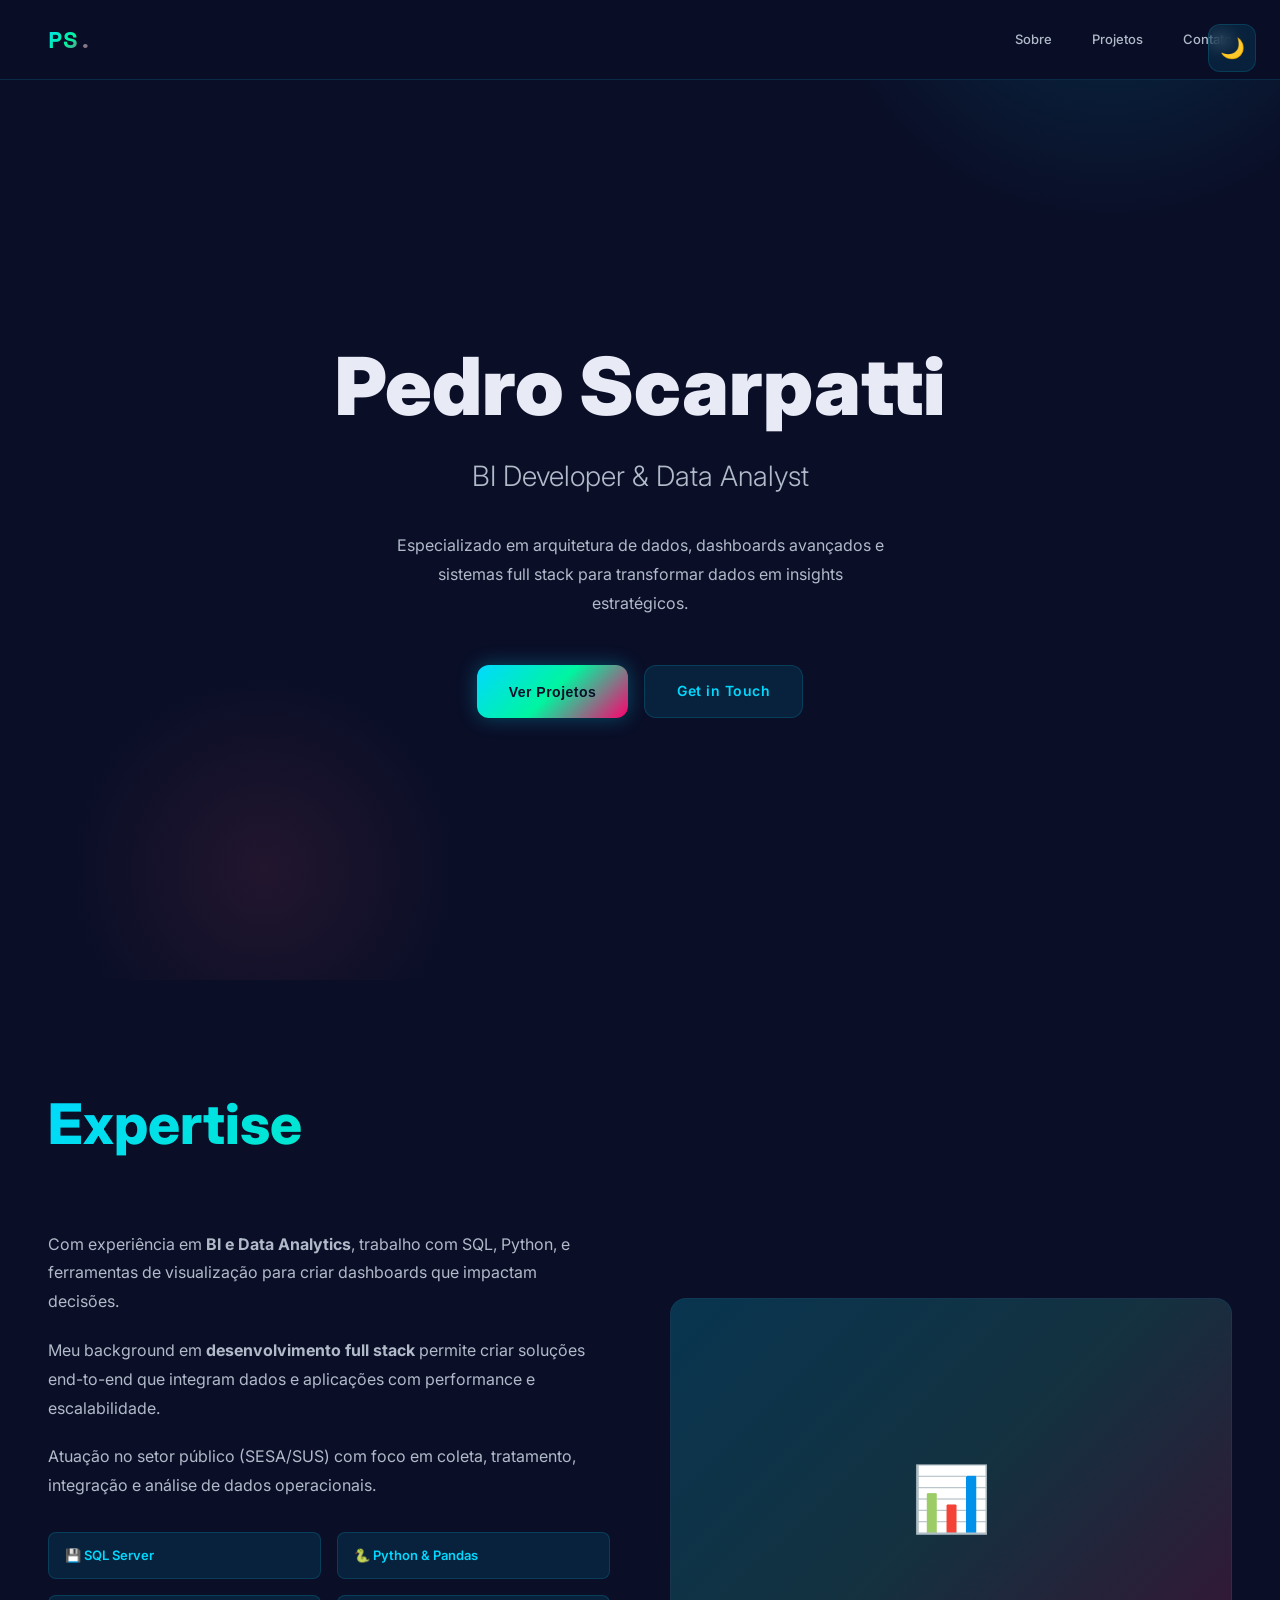
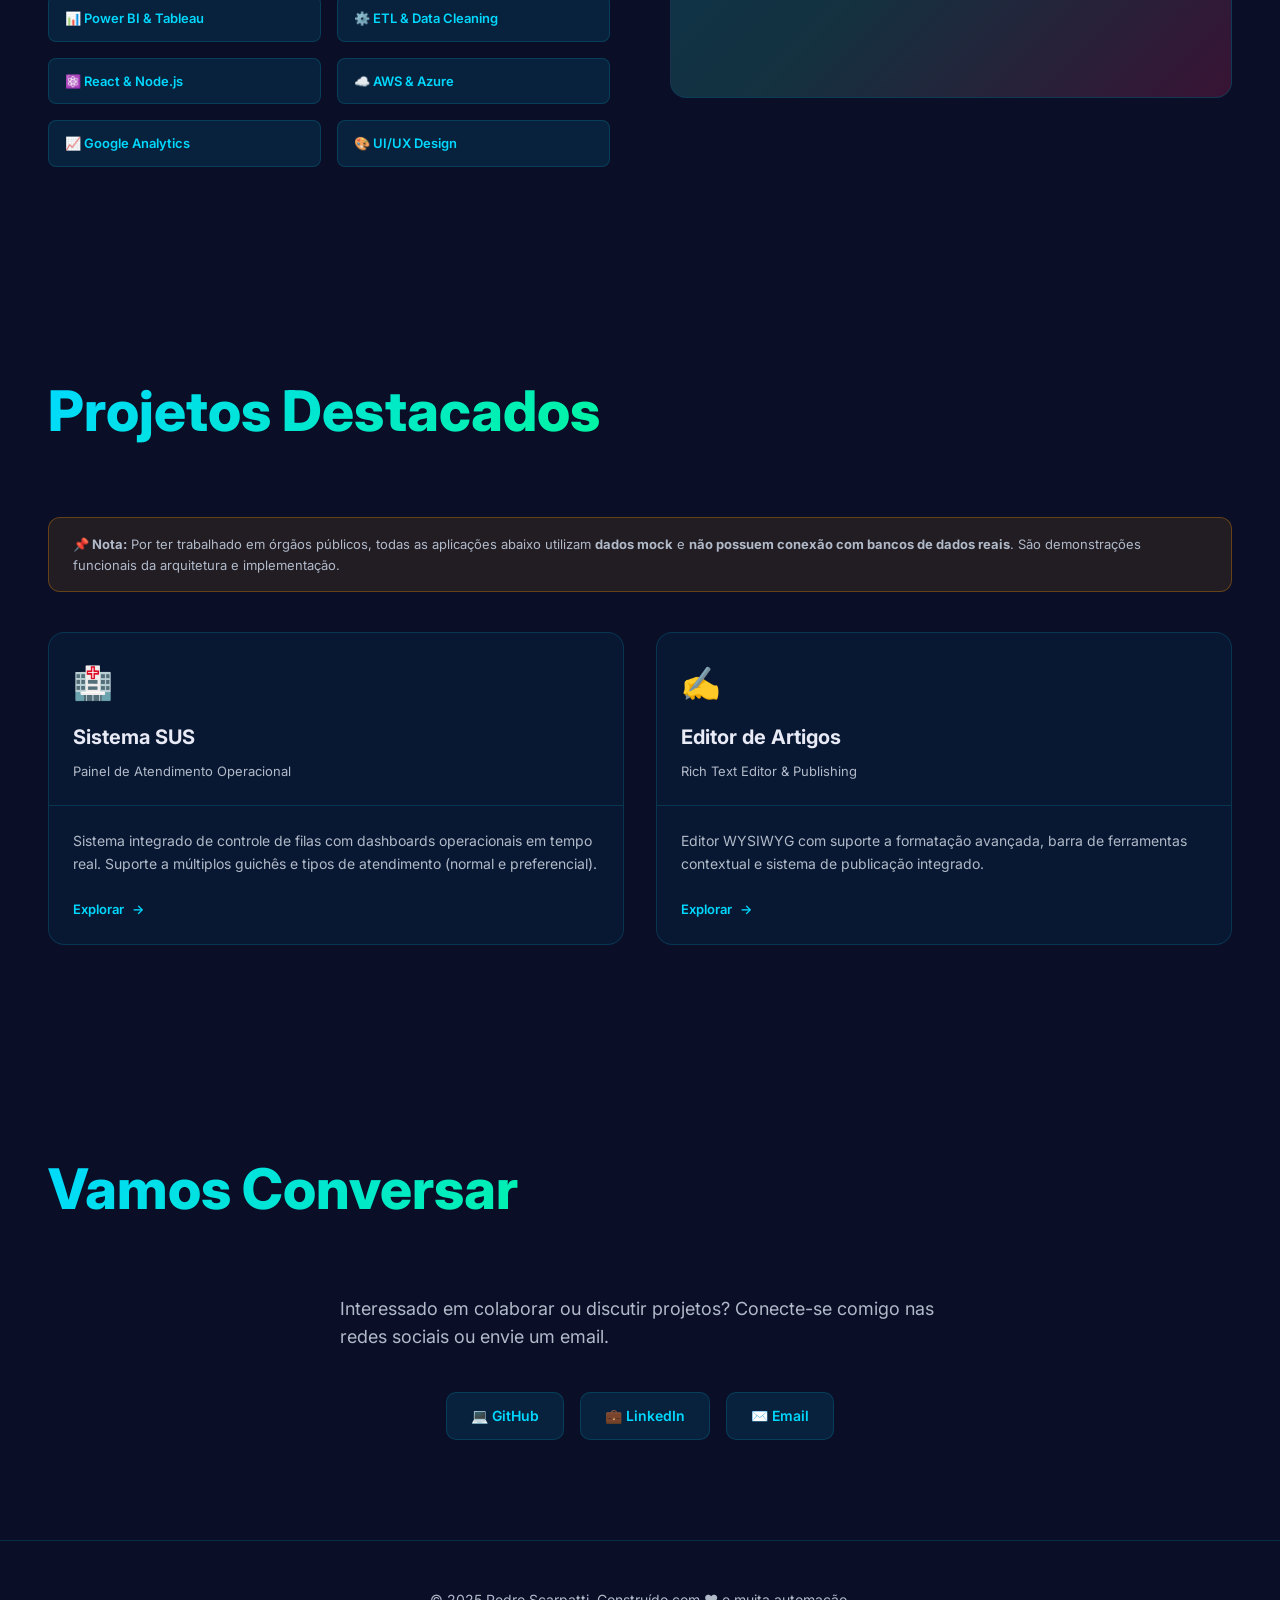
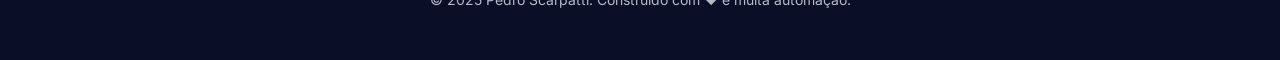
==== index.html @ e490a76e "Portifolio" ====
<!DOCTYPE html>
<html lang="pt-BR">
<head>
  <meta charset="UTF-8" />
  <meta name="viewport" content="width=device-width, initial-scale=1.0" />
  <meta name="description" content="Portfólio de Pedro Scarpatti — BI, Data Analytics & Full Stack Development" />
  <meta name="theme-color" content="#0a0e27" />
  <title>Pedro Scarpatti — BI Developer & Data Analyst</title>
  
  <link rel="preconnect" href="https://fonts.googleapis.com" />
  <link rel="preconnect" href="https://fonts.gstatic.com" crossorigin />
  <link href="https://fonts.googleapis.com/css2?family=Space+Mono:wght@400;700&family=Inter:wght@100;200;300;400;500;600;700;800;900&family=Outfit:wght@100;200;300;400;500;600;700;800;900&display=swap" rel="stylesheet" />

  <style>
    * {
      margin: 0;
      padding: 0;
      box-sizing: border-box;
    }

    :root {
      /* Light Mode */
      --bg-light: #ffffff;
      --bg-light-secondary: #f8f9fa;
      --text-light: #0a0e27;
      --text-light-secondary: #4a5568;
      --accent-light: #00d9ff;
      --accent-light-2: #00f5a0;
      --card-border-light: rgba(0, 217, 255, 0.1);

      /* Dark Mode (Active) */
      --bg-dark: #0a0e27;
      --bg-dark-secondary: #1a1f3a;
      --text-dark: #e8eaf6;
      --text-dark-secondary: #b0bac9;
      --accent-dark: #00d9ff;
      --accent-dark-2: #00f5a0;
      --card-border-dark: rgba(0, 217, 255, 0.15);

      /* Gradients */
      --gradient-1: linear-gradient(135deg, #00d9ff 0%, #00f5a0 50%, #ff006e 100%);
      --gradient-2: linear-gradient(135deg, #667eea 0%, #764ba2 100%);
      --gradient-3: linear-gradient(135deg, #f093fb 0%, #f5576c 100%);

      /* Shadows */
      --shadow-sm: 0 2px 8px rgba(0, 217, 255, 0.1);
      --shadow-md: 0 8px 24px rgba(0, 217, 255, 0.15);
      --shadow-lg: 0 20px 48px rgba(0, 217, 255, 0.2);
    }

    html {
      scroll-behavior: smooth;
    }

    body {
      font-family: 'Inter', -apple-system, BlinkMacSystemFont, 'Segoe UI', sans-serif;
      background: var(--bg-dark);
      color: var(--text-dark);
      line-height: 1.6;
      overflow-x: hidden;
    }

    /* ─── DARK/LIGHT TOGGLE ─── */
    .theme-toggle {
      position: fixed;
      top: 24px;
      right: 24px;
      z-index: 999;
      width: 48px;
      height: 48px;
      border-radius: 12px;
      background: rgba(0, 217, 255, 0.1);
      border: 1px solid var(--card-border-dark);
      cursor: pointer;
      display: flex;
      align-items: center;
      justify-content: center;
      font-size: 20px;
      transition: all 0.3s cubic-bezier(0.16, 1, 0.3, 1);
      backdrop-filter: blur(8px);
    }

    .theme-toggle:hover {
      background: rgba(0, 217, 255, 0.15);
      transform: scale(1.1);
    }

    body.light .theme-toggle {
      background: rgba(0, 217, 255, 0.08);
      border-color: var(--card-border-light);
    }

    /* ─── GLOBAL LIGHT MODE ─── */
    body.light {
      background: var(--bg-light);
      color: var(--text-light);
    }

    body.light * {
      --bg: var(--bg-light);
      --bg-secondary: var(--bg-light-secondary);
      --text: var(--text-light);
      --text-secondary: var(--text-light-secondary);
      --accent: var(--accent-light);
      --accent-2: var(--accent-light-2);
      --card-border: var(--card-border-light);
    }

    /* ─── ANIMATIONS ─── */
    @keyframes fadeInUp {
      from {
        opacity: 0;
        transform: translateY(30px);
      }
      to {
        opacity: 1;
        transform: translateY(0);
      }
    }

    @keyframes fadeInDown {
      from {
        opacity: 0;
        transform: translateY(-30px);
      }
      to {
        opacity: 1;
        transform: translateY(0);
      }
    }

    @keyframes fadeInLeft {
      from {
        opacity: 0;
        transform: translateX(-30px);
      }
      to {
        opacity: 1;
        transform: translateX(0);
      }
    }

    @keyframes glow {
      0%, 100% {
        box-shadow: 0 0 20px rgba(0, 217, 255, 0.3), 0 0 40px rgba(0, 217, 255, 0.1);
      }
      50% {
        box-shadow: 0 0 30px rgba(0, 217, 255, 0.5), 0 0 60px rgba(0, 217, 255, 0.2);
      }
    }

    @keyframes float {
      0%, 100% {
        transform: translateY(0px);
      }
      50% {
        transform: translateY(-12px);
      }
    }

    @keyframes slideInRight {
      from {
        opacity: 0;
        transform: translateX(60px);
      }
      to {
        opacity: 1;
        transform: translateX(0);
      }
    }

    /* ─── HEADER ─── */
    header {
      position: fixed;
      top: 0;
      left: 0;
      right: 0;
      height: 80px;
      background: rgba(10, 14, 39, 0.8);
      backdrop-filter: blur(12px);
      border-bottom: 1px solid var(--card-border-dark);
      z-index: 100;
      display: flex;
      align-items: center;
      justify-content: space-between;
      padding: 0 48px;
      animation: fadeInDown 0.6s ease-out;
    }

    body.light header {
      background: rgba(255, 255, 255, 0.8);
      border-bottom-color: var(--card-border-light);
    }

    .logo {
      font-family: 'Space Mono', monospace;
      font-size: 24px;
      font-weight: 700;
      background: var(--gradient-1);
      -webkit-background-clip: text;
      -webkit-text-fill-color: transparent;
      background-clip: text;
      cursor: pointer;
      transition: transform 0.3s;
    }

    .logo:hover {
      transform: scale(1.05);
    }

    nav {
      display: flex;
      gap: 40px;
      align-items: center;
    }

    nav a {
      font-size: 13px;
      font-weight: 500;
      text-decoration: none;
      color: var(--text-dark-secondary);
      transition: color 0.3s;
      position: relative;
    }

    body.light nav a {
      color: var(--text-light-secondary);
    }

    nav a::after {
      content: '';
      position: absolute;
      bottom: -6px;
      left: 0;
      right: 0;
      height: 2px;
      background: var(--gradient-1);
      scale: 0;
      transition: scale 0.3s cubic-bezier(0.16, 1, 0.3, 1);
    }

    nav a:hover::after {
      scale: 1;
    }

    /* ─── MAIN CONTENT ─── */
    main {
      padding-top: 80px;
      min-height: 100vh;
    }

    /* ─── HERO ─── */
    .hero {
      min-height: 100vh;
      display: flex;
      align-items: center;
      justify-content: center;
      position: relative;
      overflow: hidden;
      padding: 60px 48px;
    }

    .hero::before {
      content: '';
      position: absolute;
      top: -50%;
      right: -10%;
      width: 600px;
      height: 600px;
      background: radial-gradient(circle, rgba(0, 217, 255, 0.15) 0%, transparent 70%);
      border-radius: 50%;
      animation: float 6s ease-in-out infinite;
      pointer-events: none;
    }

    .hero::after {
      content: '';
      position: absolute;
      bottom: -10%;
      left: 5%;
      width: 400px;
      height: 400px;
      background: radial-gradient(circle, rgba(245, 87, 108, 0.1) 0%, transparent 70%);
      border-radius: 50%;
      animation: float 8s ease-in-out infinite reverse;
      pointer-events: none;
    }

    .hero-content {
      position: relative;
      z-index: 2;
      text-align: center;
      max-width: 800px;
    }

    .hero h1 {
      font-size: clamp(48px, 8vw, 80px);
      font-weight: 900;
      line-height: 1.1;
      margin-bottom: 24px;
      animation: fadeInUp 0.8s ease-out 0.1s both;
    }

    .hero .subtitle {
      font-size: clamp(18px, 3vw, 28px);
      color: var(--text-dark-secondary);
      margin-bottom: 32px;
      animation: fadeInUp 0.8s ease-out 0.2s both;
      font-weight: 300;
    }

    body.light .hero .subtitle {
      color: var(--text-light-secondary);
    }

    .hero .description {
      font-size: 16px;
      color: var(--text-dark-secondary);
      max-width: 500px;
      margin: 0 auto 48px;
      line-height: 1.8;
      animation: fadeInUp 0.8s ease-out 0.3s both;
    }

    body.light .hero .description {
      color: var(--text-light-secondary);
    }

    .cta-buttons {
      display: flex;
      gap: 16px;
      justify-content: center;
      flex-wrap: wrap;
      animation: fadeInUp 0.8s ease-out 0.4s both;
    }

    .btn {
      padding: 14px 32px;
      border-radius: 12px;
      font-size: 14px;
      font-weight: 600;
      cursor: pointer;
      transition: all 0.3s cubic-bezier(0.16, 1, 0.3, 1);
      border: none;
      text-decoration: none;
      display: inline-block;
      letter-spacing: 0.5px;
      white-space: nowrap;
    }

    .btn-primary {
      background: var(--gradient-1);
      color: #0a0e27;
      box-shadow: 0 0 20px rgba(0, 217, 255, 0.3);
    }

    .btn-primary:hover {
      box-shadow: 0 0 40px rgba(0, 217, 255, 0.5), 0 0 60px rgba(0, 217, 255, 0.2);
      transform: translateY(-4px);
    }

    .btn-secondary {
      background: rgba(0, 217, 255, 0.1);
      border: 1px solid var(--card-border-dark);
      color: var(--accent-dark);
    }

    body.light .btn-secondary {
      border-color: var(--card-border-light);
      color: var(--accent-light);
    }

    .btn-secondary:hover {
      background: rgba(0, 217, 255, 0.2);
      transform: translateY(-4px);
    }

    /* ─── SECTIONS ─── */
    section {
      padding: 100px 48px;
      max-width: 1400px;
      margin: 0 auto;
    }

    section h2 {
      font-size: clamp(36px, 5vw, 56px);
      font-weight: 800;
      margin-bottom: 60px;
      background: var(--gradient-1);
      -webkit-background-clip: text;
      -webkit-text-fill-color: transparent;
      background-clip: text;
      animation: fadeInUp 0.8s ease-out;
    }

    /* ─── ABOUT ─── */
    .about-content {
      display: grid;
      grid-template-columns: 1fr 1fr;
      gap: 60px;
      align-items: center;
    }

    .about-text {
      animation: fadeInLeft 0.8s ease-out 0.1s both;
    }

    .about-text p {
      font-size: 16px;
      line-height: 1.8;
      margin-bottom: 20px;
      color: var(--text-dark-secondary);
    }

    body.light .about-text p {
      color: var(--text-light-secondary);
    }

    .skills-grid {
      display: grid;
      grid-template-columns: repeat(2, 1fr);
      gap: 16px;
      margin-top: 32px;
    }

    .skill-tag {
      background: rgba(0, 217, 255, 0.1);
      border: 1px solid var(--card-border-dark);
      border-radius: 8px;
      padding: 12px 16px;
      font-size: 13px;
      font-weight: 600;
      color: var(--accent-dark);
      transition: all 0.3s;
      animation: fadeInUp 0.8s ease-out both;
    }

    body.light .skill-tag {
      border-color: var(--card-border-light);
      color: var(--accent-light);
    }

    .skill-tag:hover {
      background: rgba(0, 217, 255, 0.2);
      transform: translateY(-4px);
    }

    .about-visual {
      position: relative;
      height: 400px;
      border-radius: 16px;
      overflow: hidden;
      background: linear-gradient(135deg, rgba(0, 217, 255, 0.1), rgba(245, 87, 108, 0.1));
      border: 1px solid var(--card-border-dark);
      display: flex;
      align-items: center;
      justify-content: center;
      animation: fadeInUp 0.8s ease-out 0.2s both;
    }

    body.light .about-visual {
      border-color: var(--card-border-light);
    }

    .about-visual::before {
      content: '';
      position: absolute;
      width: 100%;
      height: 100%;
      background: var(--gradient-1);
      opacity: 0.1;
      animation: float 4s ease-in-out infinite;
    }

    .about-visual-inner {
      position: relative;
      z-index: 2;
      font-size: 64px;
    }

    /* ─── PROJECTS ─── */
    .projects-grid {
      display: grid;
      grid-template-columns: repeat(2, 1fr);
      gap: 32px;
    }

    @media (max-width: 900px) {
      .projects-grid {
        grid-template-columns: 1fr;
      }
    }

    .project-card {
      background: rgba(0, 217, 255, 0.05);
      border: 1px solid var(--card-border-dark);
      border-radius: 16px;
      overflow: hidden;
      transition: all 0.4s cubic-bezier(0.16, 1, 0.3, 1);
      cursor: pointer;
      position: relative;
      animation: fadeInUp 0.8s ease-out both;
      display: flex;
      flex-direction: column;
    }

    body.light .project-card {
      background: rgba(0, 217, 255, 0.02);
      border-color: var(--card-border-light);
    }

    .project-card:nth-child(1) { animation-delay: 0s; }
    .project-card:nth-child(2) { animation-delay: 0.1s; }
    .project-card:nth-child(3) { animation-delay: 0.2s; }

    .project-card::before {
      content: '';
      position: absolute;
      top: 0;
      left: 0;
      right: 0;
      height: 2px;
      background: var(--gradient-1);
      transform: scaleX(0);
      transform-origin: left;
      transition: transform 0.4s cubic-bezier(0.16, 1, 0.3, 1);
    }

    .project-card:hover::before {
      transform: scaleX(1);
    }

    .project-card:hover {
      border-color: var(--accent-dark);
      background: rgba(0, 217, 255, 0.08);
      transform: translateY(-12px);
      box-shadow: 0 20px 48px rgba(0, 217, 255, 0.15);
    }

    body.light .project-card:hover {
      background: rgba(0, 217, 255, 0.06);
      border-color: var(--accent-light);
      box-shadow: 0 20px 48px rgba(0, 217, 255, 0.08);
    }

    .project-header {
      padding: 24px;
      border-bottom: 1px solid var(--card-border-dark);
      flex-shrink: 0;
    }

    body.light .project-header {
      border-bottom-color: var(--card-border-light);
    }

    .project-icon {
      font-size: 32px;
      margin-bottom: 12px;
    }

    .project-title {
      font-size: 20px;
      font-weight: 700;
      margin-bottom: 8px;
      color: var(--text-dark);
    }

    body.light .project-title {
      color: var(--text-light);
    }

    .project-subtitle {
      font-size: 13px;
      color: var(--text-dark-secondary);
    }

    body.light .project-subtitle {
      color: var(--text-light-secondary);
    }

    .project-content {
      padding: 24px;
      flex-grow: 1;
      display: flex;
      flex-direction: column;
    }

    .project-description {
      font-size: 14px;
      line-height: 1.6;
      color: var(--text-dark-secondary);
      margin-bottom: 24px;
      flex-grow: 1;
    }

    body.light .project-description {
      color: var(--text-light-secondary);
    }

    .project-link {
      display: inline-flex;
      align-items: center;
      gap: 8px;
      color: var(--accent-dark);
      text-decoration: none;
      font-weight: 600;
      font-size: 13px;
      transition: gap 0.3s;
    }

    body.light .project-link {
      color: var(--accent-light);
    }

    .project-link:hover {
      gap: 12px;
    }

    .modal {
      display: none;
      position: fixed;
      top: 0;
      left: 0;
      right: 0;
      bottom: 0;
      background: rgba(10, 14, 39, 0.9);
      backdrop-filter: blur(8px);
      z-index: 1000;
      animation: fadeIn 0.3s ease-out;
    }

    body.light .modal {
      background: rgba(255, 255, 255, 0.9);
    }

    .modal.active {
      display: flex;
      align-items: center;
      justify-content: center;
    }

    .modal-content {
      position: relative;
      width: 90%;
      max-width: 1200px;
      height: 85vh;
      border-radius: 16px;
      overflow: hidden;
      background: var(--bg-dark);
      border: 1px solid var(--card-border-dark);
      display: flex;
      flex-direction: column;
    }

    body.light .modal-content {
      background: var(--bg-light);
      border-color: var(--card-border-light);
    }

    .modal-iframe-wrapper {
      flex: 1;
      position: relative;
      overflow: hidden;
      border-radius: 12px;
      margin: 60px 20px 20px 20px;
    }

    .modal-iframe-wrapper iframe {
      width: 100%;
      height: 100%;
      border: none;
      border-radius: 8px;
    }

    .modal-close {
      position: absolute;
      top: 20px;
      right: 20px;
      width: 40px;
      height: 40px;
      background: rgba(0, 217, 255, 0.1);
      border: 1px solid var(--card-border-dark);
      border-radius: 10px;
      cursor: pointer;
      display: flex;
      align-items: center;
      justify-content: center;
      font-size: 20px;
      z-index: 10;
      transition: all 0.3s;
      color: var(--accent-dark);
    }

    body.light .modal-close {
      background: rgba(0, 217, 255, 0.08);
      border-color: var(--card-border-light);
    }

    .modal-close:hover {
      background: rgba(0, 217, 255, 0.2);
      transform: scale(1.1);
    }

    /* ─── CONTACT ─── */
    .contact-section {
      text-align: center;
    }

    .contact-text {
      font-size: 18px;
      color: var(--text-dark-secondary);
      margin-bottom: 40px;
      max-width: 600px;
      margin-left: auto;
      margin-right: auto;
      animation: fadeInUp 0.8s ease-out 0.1s both;
    }

    body.light .contact-text {
      color: var(--text-light-secondary);
    }

    .contact-links {
      display: flex;
      gap: 16px;
      justify-content: center;
      flex-wrap: wrap;
    }

    .contact-link {
      display: inline-flex;
      align-items: center;
      gap: 8px;
      padding: 12px 24px;
      background: rgba(0, 217, 255, 0.1);
      border: 1px solid var(--card-border-dark);
      border-radius: 10px;
      color: var(--accent-dark);
      text-decoration: none;
      font-weight: 600;
      font-size: 14px;
      transition: all 0.3s;
      animation: slideInRight 0.8s ease-out both;
    }

    body.light .contact-link {
      background: rgba(0, 217, 255, 0.08);
      border-color: var(--card-border-light);
      color: var(--accent-light);
    }

    .contact-link:hover {
      background: rgba(0, 217, 255, 0.2);
      transform: translateY(-4px);
    }

    .contact-link:nth-child(1) { animation-delay: 0.2s; }
    .contact-link:nth-child(2) { animation-delay: 0.3s; }
    .contact-link:nth-child(3) { animation-delay: 0.4s; }

    /* ─── FOOTER ─── */
    footer {
      border-top: 1px solid var(--card-border-dark);
      padding: 48px;
      text-align: center;
      color: var(--text-dark-secondary);
      font-size: 14px;
      animation: fadeInUp 0.8s ease-out;
    }

    body.light footer {
      border-top-color: var(--card-border-light);
      color: var(--text-light-secondary);
    }

    /* ─── RESPONSIVE ─── */
    @media (max-width: 768px) {
      header {
        padding: 0 24px;
      }

      nav {
        gap: 20px;
      }

      section {
        padding: 60px 24px;
      }

      .hero-content {
        text-align: center;
      }

      .about-content {
        grid-template-columns: 1fr;
        gap: 40px;
      }

      .projects-grid {
        grid-template-columns: 1fr;
      }

      .cta-buttons {
        flex-direction: column;
        align-items: center;
      }

      .btn {
        width: 100%;
        max-width: 300px;
      }
    }
  </style>
</head>
<body class="dark">
  <button class="theme-toggle" onclick="toggleTheme()">🌙</button>

  <header>
    <div class="logo">PS.</div>
    <nav>
      <a href="#about">Sobre</a>
      <a href="#projects">Projetos</a>
      <a href="#contact">Contato</a>
    </nav>
  </header>

  <main>
    <!-- HERO -->
    <section class="hero">
      <div class="hero-content">
        <h1>Pedro Scarpatti</h1>
        <p class="subtitle">BI Developer & Data Analyst</p>
        <p class="description">
          Especializado em arquitetura de dados, dashboards avançados e sistemas full stack para transformar dados em insights estratégicos.
        </p>
        <div class="cta-buttons">
          <button class="btn btn-primary" onclick="document.getElementById('projects').scrollIntoView({ behavior: 'smooth' })">
            Ver Projetos
          </button>
          <a href="#contact" class="btn btn-secondary">Get in Touch</a>
        </div>
      </div>
    </section>

    <!-- ABOUT -->
    <section class="about" id="about">
      <h2>Expertise</h2>
      <div class="about-content">
        <div class="about-text">
          <p>
            Com experiência em <strong>BI e Data Analytics</strong>, trabalho com SQL, Python, e ferramentas de visualização para criar dashboards que impactam decisões.
          </p>
          <p>
            Meu background em <strong>desenvolvimento full stack</strong> permite criar soluções end-to-end que integram dados e aplicações com performance e escalabilidade.
          </p>
          <p>
            Atuação no setor público (SESA/SUS) com foco em coleta, tratamento, integração e análise de dados operacionais.
          </p>

          <div class="skills-grid">
            <span class="skill-tag">💾 SQL Server</span>
            <span class="skill-tag">🐍 Python & Pandas</span>
            <span class="skill-tag">📊 Power BI & Tableau</span>
            <span class="skill-tag">⚙️ ETL & Data Cleaning</span>
            <span class="skill-tag">⚛️ React & Node.js</span>
            <span class="skill-tag">☁️ AWS & Azure</span>
            <span class="skill-tag">📈 Google Analytics</span>
            <span class="skill-tag">🎨 UI/UX Design</span>
          </div>
        </div>

        <div class="about-visual">
          <div class="about-visual-inner">📊</div>
        </div>
      </div>
    </section>

    <!-- PROJECTS -->
    <section class="projects" id="projects">
      <h2>Projetos Destacados</h2>
      
      <!-- Disclaimer -->
      <div style="background: rgba(255, 152, 0, 0.1); border: 1px solid rgba(255, 152, 0, 0.3); border-radius: 12px; padding: 16px 24px; margin-bottom: 40px; font-size: 13px; color: var(--text-dark-secondary); animation: fadeInUp 0.8s ease-out;">
        <strong>📌 Nota:</strong> Por ter trabalhado em órgãos públicos, todas as aplicações abaixo utilizam <strong>dados mock</strong> e <strong>não possuem conexão com bancos de dados reais</strong>. São demonstrações funcionais da arquitetura e implementação.
      </div>

      <div class="projects-grid">
        <!-- Project 1: SUS System -->
        <div class="project-card" onclick="openModal(0)">
          <div class="project-header">
            <div class="project-icon">🏥</div>
            <h3 class="project-title">Sistema SUS</h3>
            <p class="project-subtitle">Painel de Atendimento Operacional</p>
          </div>
          <div class="project-content">
            <p class="project-description">
              Sistema integrado de controle de filas com dashboards operacionais em tempo real. Suporte a múltiplos guichês e tipos de atendimento (normal e preferencial).
            </p>
            <a href="#" class="project-link" onclick="openModal(0); return false;">
              Explorar <span>→</span>
            </a>
          </div>
        </div>

        <!-- Project 2: Article Editor -->
        <div class="project-card" onclick="openModal(1)">
          <div class="project-header">
            <div class="project-icon">✍️</div>
            <h3 class="project-title">Editor de Artigos</h3>
            <p class="project-subtitle">Rich Text Editor & Publishing</p>
          </div>
          <div class="project-content">
            <p class="project-description">
              Editor WYSIWYG com suporte a formatação avançada, barra de ferramentas contextual e sistema de publicação integrado.
            </p>
            <a href="#" class="project-link" onclick="openModal(1); return false;">
              Explorar <span>→</span>
            </a>
          </div>
        </div>
      </div>
    </section>

    <!-- CONTACT -->
    <section class="contact" id="contact">
      <h2>Vamos Conversar</h2>
      <p class="contact-text">
        Interessado em colaborar ou discutir projetos? Conecte-se comigo nas redes sociais ou envie um email.
      </p>
      <div class="contact-links">
        <a href="https://github.com/seu-github" class="contact-link" target="_blank">
          💻 GitHub
        </a>
        <a href="https://linkedin.com/in/seu-linkedin" class="contact-link" target="_blank">
          💼 LinkedIn
        </a>
        <a href="mailto:seu-email@exemplo.com" class="contact-link">
          ✉️ Email
        </a>
      </div>
    </section>
  </main>

  <footer>
    <p>© 2025 Pedro Scarpatti. Construído com ❤️ e muita automação.</p>
  </footer>

  <!-- MODALS -->
  <div class="modal" id="modal">
    <div class="modal-content">
      <button class="modal-close" onclick="closeModal()">✕</button>
      <div class="modal-iframe-wrapper">
        <iframe id="modal-iframe" src="" title="Project Modal"></iframe>
      </div>
    </div>
  </div>

  <script>
    const projects = [
      { title: 'Sistema SUS', file: 'projects/Gerenciador%20de%20Senhas.html' },
      { title: 'Editor de Artigos', file: 'projects/monolithic-article-editor.html' },
    ];

    function openModal(index) {
      if (index >= projects.length) return;
      const modal = document.getElementById('modal');
      const iframe = document.getElementById('modal-iframe');
      iframe.src = projects[index].file;
      modal.classList.add('active');
      document.body.style.overflow = 'hidden';
    }

    function closeModal() {
      document.getElementById('modal').classList.remove('active');
      document.getElementById('modal-iframe').src = '';
      document.body.style.overflow = 'auto';
    }

    function toggleTheme() {
      const body = document.body;
      const btn = document.querySelector('.theme-toggle');
      body.classList.toggle('light');
      btn.textContent = body.classList.contains('light') ? '☀️' : '🌙';
      localStorage.setItem('theme', body.classList.contains('light') ? 'light' : 'dark');
    }

    // Load theme preference
    const savedTheme = localStorage.getItem('theme') || 'dark';
    if (savedTheme === 'light') {
      document.body.classList.add('light');
      document.querySelector('.theme-toggle').textContent = '☀️';
    }

    // Close modal on ESC
    document.addEventListener('keydown', (e) => {
      if (e.key === 'Escape') closeModal();
    });

    // Close modal on overlay click
    document.getElementById('modal').addEventListener('click', (e) => {
      if (e.target.id === 'modal') closeModal();
    });
  </script>
</body>
</html>
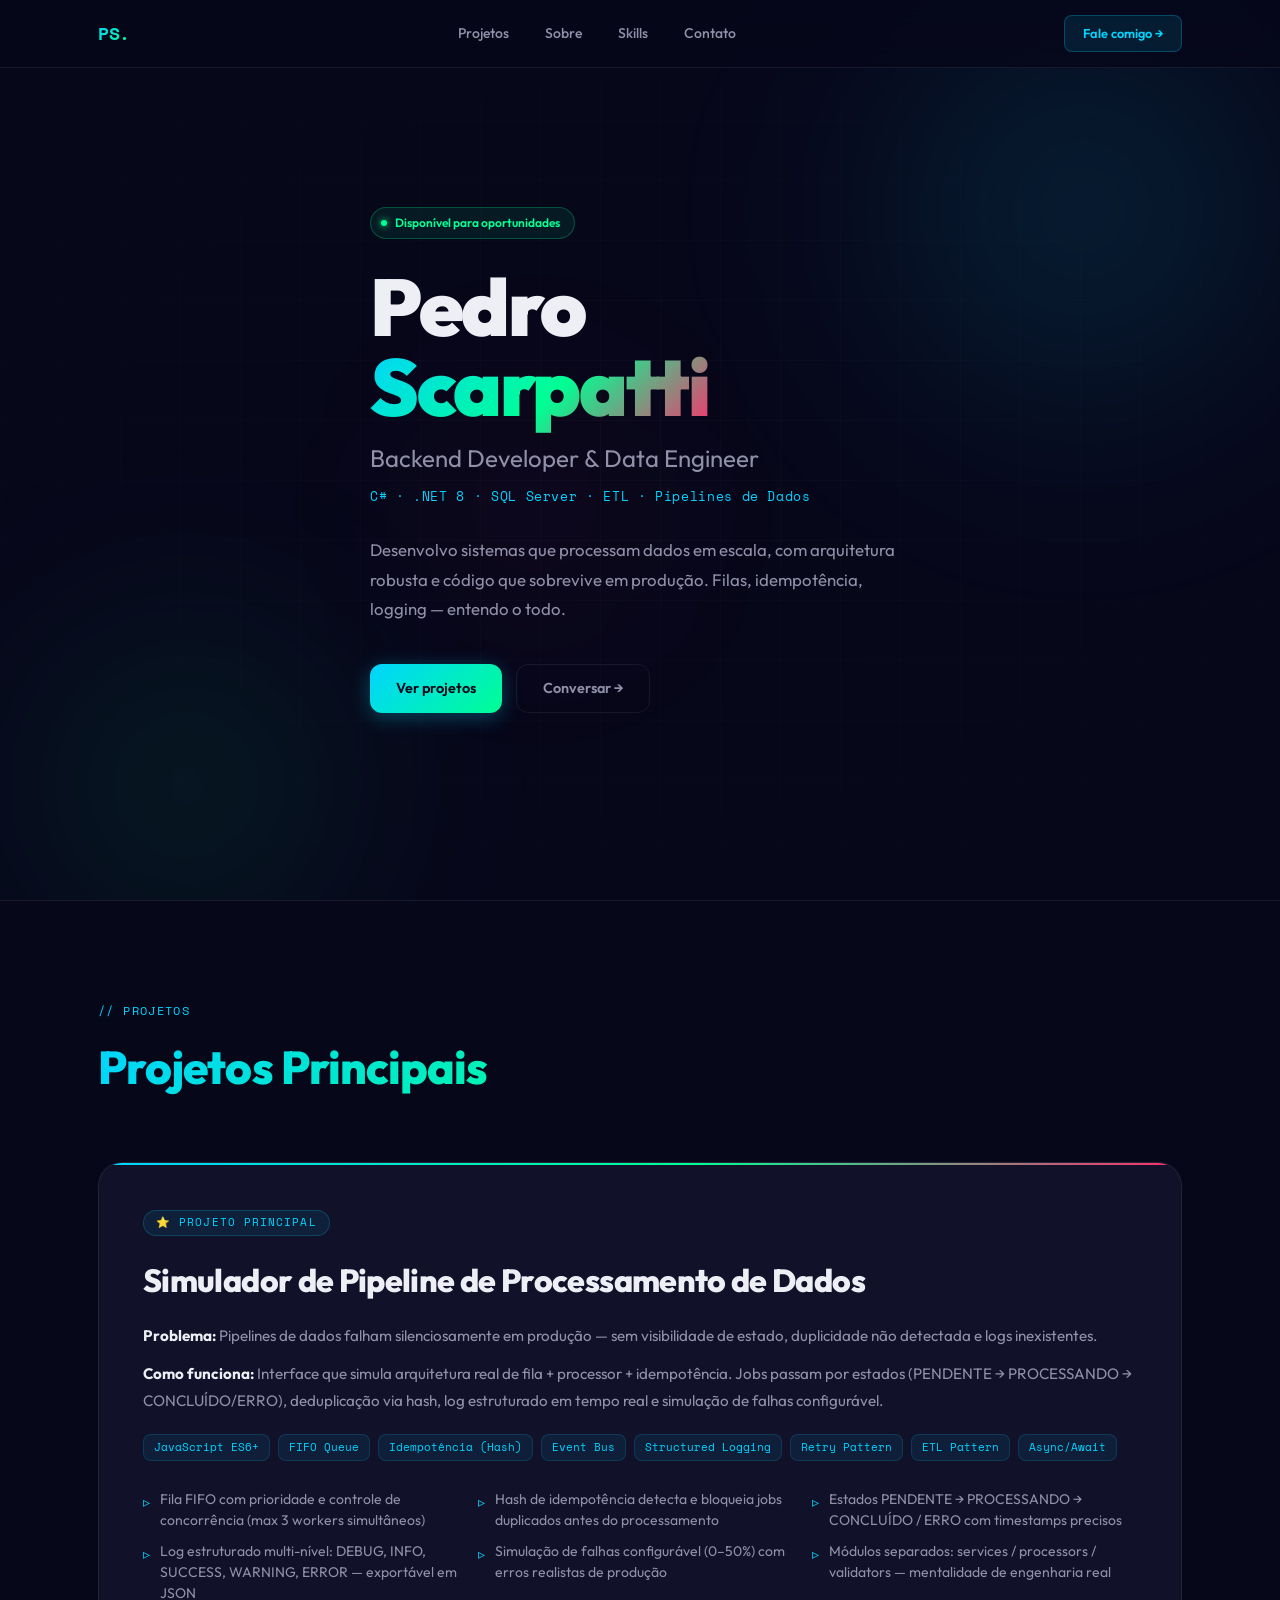
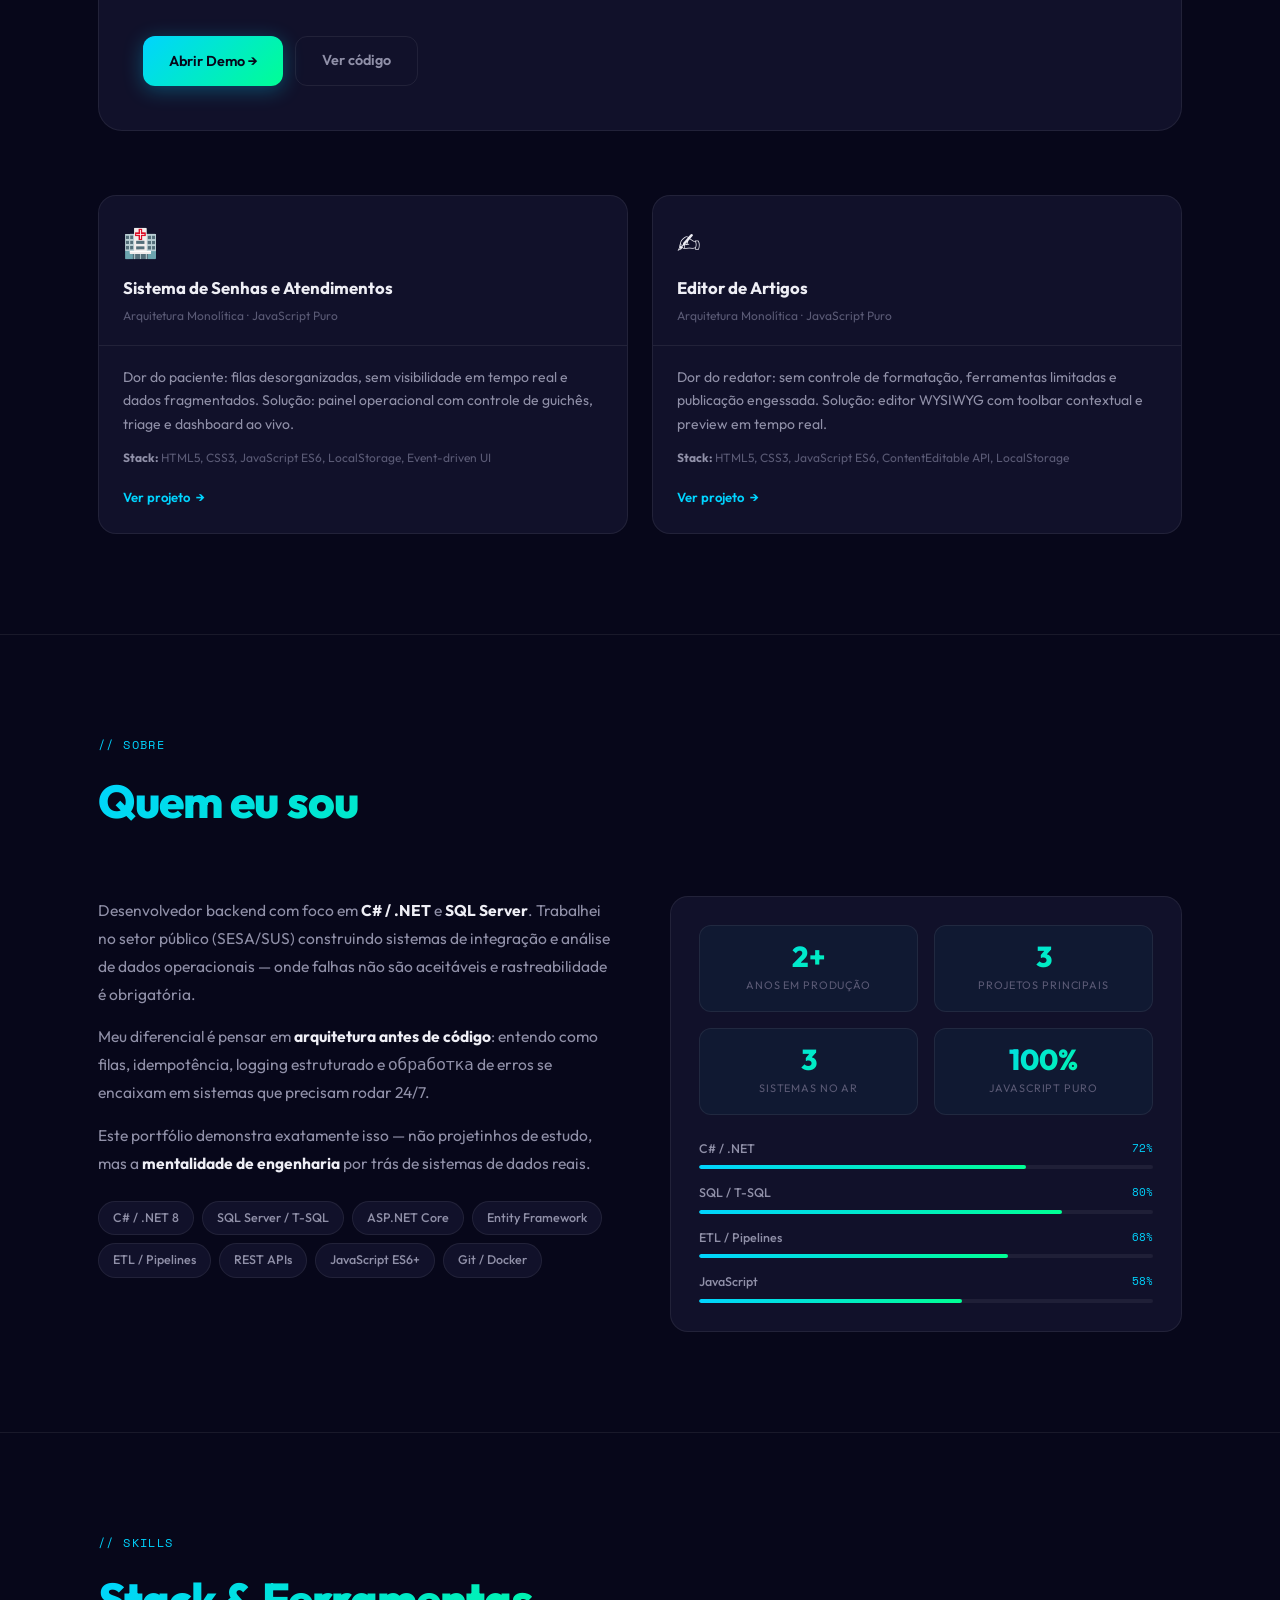
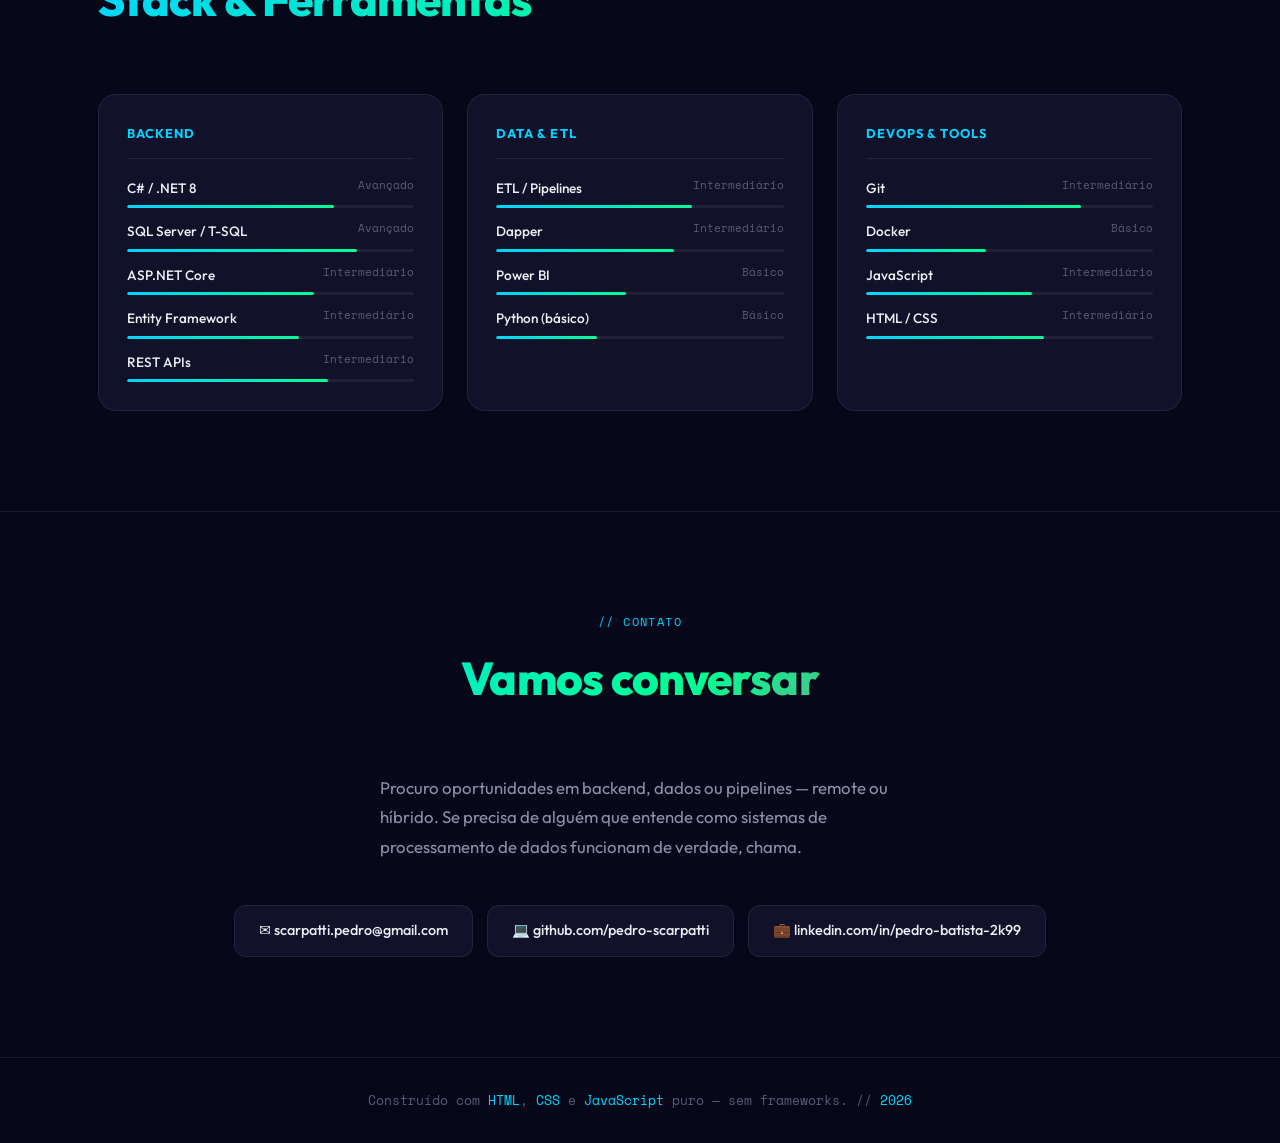
==== commit f26f562f: "refactor: portfólio profissional completo pronto pra deploy" ====
--- a/index.html
+++ b/index.html
@@ -3,1002 +3,1230 @@
 <head>
   <meta charset="UTF-8" />
   <meta name="viewport" content="width=device-width, initial-scale=1.0" />
-  <meta name="description" content="Portfólio de Pedro Scarpatti — BI, Data Analytics & Full Stack Development" />
-  <meta name="theme-color" content="#0a0e27" />
-  <title>Pedro Scarpatti — BI Developer & Data Analyst</title>
-  
+  <meta name="description" content="Pedro Scarpatti — Desenvolvedor Backend e Data Engineer. C#, .NET, SQL Server, ETL e pipelines de processamento de dados." />
+  <meta name="author" content="Pedro Scarpatti" />
+  <meta name="robots" content="index, follow" />
+  <meta property="og:title" content="Pedro Scarpatti — Backend & Data Engineer" />
+  <meta property="og:description" content="Portfolio profissional com simulador interativo de pipeline de dados." />
+  <meta property="og:type" content="website" />
+  <meta name="theme-color" content="#07071A" />
+
+  <title>Pedro Scarpatti — Backend & Data Engineer</title>
+
+  <link rel="icon" type="image/svg+xml" href="data:image/svg+xml,<svg xmlns='http://www.w3.org/2000/svg' viewBox='0 0 32 32'><rect width='32' height='32' rx='8' fill='%2307071A'/><text x='50%' y='55%' dominant-baseline='middle' text-anchor='middle' font-family='monospace' font-size='18' font-weight='bold' fill='%2300D4FF'>PS</text></svg>" />
+
   <link rel="preconnect" href="https://fonts.googleapis.com" />
   <link rel="preconnect" href="https://fonts.gstatic.com" crossorigin />
-  <link href="https://fonts.googleapis.com/css2?family=Space+Mono:wght@400;700&family=Inter:wght@100;200;300;400;500;600;700;800;900&family=Outfit:wght@100;200;300;400;500;600;700;800;900&display=swap" rel="stylesheet" />
+  <link href="https://fonts.googleapis.com/css2?family=Outfit:wght@300;400;500;600;700;800;900&family=Space+Mono:wght@400;700&display=swap" rel="stylesheet" />
 
   <style>
-    * {
-      margin: 0;
-      padding: 0;
-      box-sizing: border-box;
-    }
-
+    /* ============================================================
+       DESIGN TOKENS
+       ============================================================ */
     :root {
-      /* Light Mode */
-      --bg-light: #ffffff;
-      --bg-light-secondary: #f8f9fa;
-      --text-light: #0a0e27;
-      --text-light-secondary: #4a5568;
-      --accent-light: #00d9ff;
-      --accent-light-2: #00f5a0;
-      --card-border-light: rgba(0, 217, 255, 0.1);
-
-      /* Dark Mode (Active) */
-      --bg-dark: #0a0e27;
-      --bg-dark-secondary: #1a1f3a;
-      --text-dark: #e8eaf6;
-      --text-dark-secondary: #b0bac9;
-      --accent-dark: #00d9ff;
-      --accent-dark-2: #00f5a0;
-      --card-border-dark: rgba(0, 217, 255, 0.15);
-
-      /* Gradients */
-      --gradient-1: linear-gradient(135deg, #00d9ff 0%, #00f5a0 50%, #ff006e 100%);
-      --gradient-2: linear-gradient(135deg, #667eea 0%, #764ba2 100%);
-      --gradient-3: linear-gradient(135deg, #f093fb 0%, #f5576c 100%);
-
-      /* Shadows */
-      --shadow-sm: 0 2px 8px rgba(0, 217, 255, 0.1);
-      --shadow-md: 0 8px 24px rgba(0, 217, 255, 0.15);
-      --shadow-lg: 0 20px 48px rgba(0, 217, 255, 0.2);
-    }
-
-    html {
-      scroll-behavior: smooth;
-    }
+      --bg:            #07071A;
+      --bg-2:          #0D0D2B;
+      --bg-card:       #11112A;
+      --bg-card-hover: #181835;
+      --border:        rgba(255,255,255,0.07);
+      --border-accent: rgba(0,212,255,0.25);
+
+      --text:          #EEEEF5;
+      --text-2:        #9090A8;
+      --text-3:        #5A5A75;
+
+      --accent:        #00D4FF;
+      --accent-2:      #00FF94;
+      --accent-3:      #FF2D6B;
+
+      --grad-hero:     linear-gradient(135deg, #00D4FF 0%, #00FF94 55%, #FF2D6B 100%);
+      --grad-accent:   linear-gradient(135deg, #00D4FF, #00FF94);
+
+      --font-head:     'Outfit', system-ui, sans-serif;
+      --font-mono:     'Space Mono', monospace;
+
+      --r-sm: 8px;
+      --r-md: 12px;
+      --r-lg: 18px;
+      --r-xl: 24px;
+
+      --shadow-card:   0 4px 24px rgba(0,0,0,0.4);
+      --shadow-glow:   0 0 40px rgba(0,212,255,0.12);
+
+      --transition:    all 0.25s cubic-bezier(0.16,1,0.3,1);
+    }
+
+    /* ============================================================
+       RESET & BASE
+       ============================================================ */
+    *, *::before, *::after { box-sizing: border-box; margin: 0; padding: 0; }
+
+    html { scroll-behavior: smooth; font-size: 16px; }
 
     body {
-      font-family: 'Inter', -apple-system, BlinkMacSystemFont, 'Segoe UI', sans-serif;
-      background: var(--bg-dark);
-      color: var(--text-dark);
-      line-height: 1.6;
+      font-family: var(--font-head);
+      background: var(--bg);
+      color: var(--text);
+      line-height: 1.65;
+      -webkit-font-smoothing: antialiased;
       overflow-x: hidden;
     }
 
-    /* ─── DARK/LIGHT TOGGLE ─── */
-    .theme-toggle {
-      position: fixed;
-      top: 24px;
-      right: 24px;
-      z-index: 999;
-      width: 48px;
-      height: 48px;
-      border-radius: 12px;
-      background: rgba(0, 217, 255, 0.1);
-      border: 1px solid var(--card-border-dark);
-      cursor: pointer;
-      display: flex;
-      align-items: center;
-      justify-content: center;
-      font-size: 20px;
-      transition: all 0.3s cubic-bezier(0.16, 1, 0.3, 1);
-      backdrop-filter: blur(8px);
-    }
-
-    .theme-toggle:hover {
-      background: rgba(0, 217, 255, 0.15);
-      transform: scale(1.1);
-    }
-
-    body.light .theme-toggle {
-      background: rgba(0, 217, 255, 0.08);
-      border-color: var(--card-border-light);
-    }
-
-    /* ─── GLOBAL LIGHT MODE ─── */
-    body.light {
-      background: var(--bg-light);
-      color: var(--text-light);
-    }
-
-    body.light * {
-      --bg: var(--bg-light);
-      --bg-secondary: var(--bg-light-secondary);
-      --text: var(--text-light);
-      --text-secondary: var(--text-light-secondary);
-      --accent: var(--accent-light);
-      --accent-2: var(--accent-light-2);
-      --card-border: var(--card-border-light);
-    }
-
-    /* ─── ANIMATIONS ─── */
-    @keyframes fadeInUp {
-      from {
-        opacity: 0;
-        transform: translateY(30px);
-      }
-      to {
-        opacity: 1;
-        transform: translateY(0);
-      }
-    }
-
-    @keyframes fadeInDown {
-      from {
-        opacity: 0;
-        transform: translateY(-30px);
-      }
-      to {
-        opacity: 1;
-        transform: translateY(0);
-      }
-    }
-
-    @keyframes fadeInLeft {
-      from {
-        opacity: 0;
-        transform: translateX(-30px);
-      }
-      to {
-        opacity: 1;
-        transform: translateX(0);
-      }
-    }
-
-    @keyframes glow {
-      0%, 100% {
-        box-shadow: 0 0 20px rgba(0, 217, 255, 0.3), 0 0 40px rgba(0, 217, 255, 0.1);
-      }
-      50% {
-        box-shadow: 0 0 30px rgba(0, 217, 255, 0.5), 0 0 60px rgba(0, 217, 255, 0.2);
-      }
-    }
-
-    @keyframes float {
-      0%, 100% {
-        transform: translateY(0px);
-      }
-      50% {
-        transform: translateY(-12px);
-      }
-    }
-
-    @keyframes slideInRight {
-      from {
-        opacity: 0;
-        transform: translateX(60px);
-      }
-      to {
-        opacity: 1;
-        transform: translateX(0);
-      }
-    }
-
-    /* ─── HEADER ─── */
-    header {
-      position: fixed;
-      top: 0;
-      left: 0;
-      right: 0;
-      height: 80px;
-      background: rgba(10, 14, 39, 0.8);
-      backdrop-filter: blur(12px);
-      border-bottom: 1px solid var(--card-border-dark);
-      z-index: 100;
-      display: flex;
-      align-items: center;
-      justify-content: space-between;
-      padding: 0 48px;
-      animation: fadeInDown 0.6s ease-out;
-    }
-
-    body.light header {
-      background: rgba(255, 255, 255, 0.8);
-      border-bottom-color: var(--card-border-light);
-    }
-
-    .logo {
-      font-family: 'Space Mono', monospace;
-      font-size: 24px;
-      font-weight: 700;
-      background: var(--gradient-1);
+    ::selection { background: rgba(0,212,255,0.25); color: var(--text); }
+
+    ::-webkit-scrollbar { width: 6px; }
+    ::-webkit-scrollbar-track { background: var(--bg); }
+    ::-webkit-scrollbar-thumb { background: var(--border); border-radius: 3px; }
+    ::-webkit-scrollbar-thumb:hover { background: rgba(255,255,255,0.15); }
+
+    :focus-visible {
+      outline: 2px solid var(--accent);
+      outline-offset: 3px;
+      border-radius: var(--r-sm);
+    }
+
+    a { color: inherit; text-decoration: none; transition: color 0.2s; }
+    a:hover { color: var(--accent); }
+
+    img, video { max-width: 100%; display: block; }
+    button { font-family: inherit; cursor: pointer; border: none; background: none; }
+    input, textarea, select { font-family: inherit; }
+
+    /* ============================================================
+       UTILITIES
+       ============================================================ */
+    .container { max-width: 1140px; margin: 0 auto; padding: 0 28px; }
+    .gradient-text {
+      background: var(--grad-hero);
       -webkit-background-clip: text;
       -webkit-text-fill-color: transparent;
       background-clip: text;
-      cursor: pointer;
-      transition: transform 0.3s;
-    }
-
-    .logo:hover {
-      transform: scale(1.05);
-    }
-
-    nav {
-      display: flex;
-      gap: 40px;
-      align-items: center;
-    }
-
-    nav a {
-      font-size: 13px;
-      font-weight: 500;
-      text-decoration: none;
-      color: var(--text-dark-secondary);
-      transition: color 0.3s;
-      position: relative;
-    }
-
-    body.light nav a {
-      color: var(--text-light-secondary);
-    }
-
-    nav a::after {
-      content: '';
-      position: absolute;
-      bottom: -6px;
-      left: 0;
-      right: 0;
-      height: 2px;
-      background: var(--gradient-1);
-      scale: 0;
-      transition: scale 0.3s cubic-bezier(0.16, 1, 0.3, 1);
-    }
-
-    nav a:hover::after {
-      scale: 1;
-    }
-
-    /* ─── MAIN CONTENT ─── */
-    main {
-      padding-top: 80px;
-      min-height: 100vh;
-    }
-
-    /* ─── HERO ─── */
+    }
+    .mono { font-family: var(--font-mono); }
+    .section-label {
+      font-family: var(--font-mono);
+      font-size: 0.72rem;
+      letter-spacing: 0.12em;
+      text-transform: uppercase;
+      color: var(--accent);
+      margin-bottom: 10px;
+      display: block;
+    }
+
+    /* ============================================================
+       ANIMATIONS
+       ============================================================ */
+    @keyframes fadeUp {
+      from { opacity: 0; transform: translateY(28px); }
+      to   { opacity: 1; transform: translateY(0); }
+    }
+    @keyframes fadeDown {
+      from { opacity: 0; transform: translateY(-20px); }
+      to   { opacity: 1; transform: translateY(0); }
+    }
+    @keyframes orb1 {
+      0%,100% { transform: translate(0,0) scale(1); }
+      33%      { transform: translate(40px,-30px) scale(1.05); }
+      66%      { transform: translate(-20px,20px) scale(0.97); }
+    }
+    @keyframes orb2 {
+      0%,100% { transform: translate(0,0) scale(1); }
+      33%      { transform: translate(-30px,40px) scale(0.95); }
+      66%      { transform: translate(20px,-40px) scale(1.03); }
+    }
+    @keyframes slideRight {
+      from { opacity: 0; transform: translateX(-30px); }
+      to   { opacity: 1; transform: translateX(0); }
+    }
+    @keyframes fillBar {
+      from { width: 0; }
+      to   { width: var(--w); }
+    }
+    @keyframes countUp {
+      from { opacity: 0; transform: translateY(10px); }
+      to   { opacity: 1; transform: translateY(0); }
+    }
+    @keyframes borderPulse {
+      0%,100% { border-color: rgba(0,212,255,0.15); }
+      50%      { border-color: rgba(0,212,255,0.4); }
+    }
+    @keyframes spin { to { transform: rotate(360deg); } }
+
+    /* ============================================================
+       HEADER
+       ============================================================ */
+    header {
+      position: fixed; top: 0; left: 0; right: 0; z-index: 100;
+      height: 68px;
+      background: rgba(7,7,26,0.82);
+      backdrop-filter: blur(16px);
+      border-bottom: 1px solid var(--border);
+      transition: var(--transition);
+    }
+    header.scrolled { background: rgba(7,7,26,0.95); }
+
+    .header-inner {
+      max-width: 1140px; margin: 0 auto; padding: 0 28px;
+      height: 100%;
+      display: flex; align-items: center; justify-content: space-between;
+    }
+
+    .logo {
+      font-family: var(--font-mono); font-size: 1.15rem; font-weight: 700;
+      letter-spacing: -0.02em;
+      background: var(--grad-accent);
+      -webkit-background-clip: text; -webkit-text-fill-color: transparent;
+      background-clip: text;
+    }
+
+    .nav { display: flex; align-items: center; gap: 36px; }
+    .nav a {
+      font-size: 0.875rem; font-weight: 500; color: var(--text-2);
+      transition: var(--transition); position: relative;
+    }
+    .nav a::after {
+      content: ''; position: absolute; bottom: -4px; left: 0; right: 0;
+      height: 1.5px; background: var(--grad-accent);
+      transform: scaleX(0); transition: transform 0.25s;
+      border-radius: 1px;
+    }
+    .nav a:hover, .nav a.active { color: var(--text); }
+    .nav a:hover::after, .nav a.active::after { transform: scaleX(1); }
+
+    .btn-header-cta {
+      font-size: 0.8rem; font-weight: 600;
+      padding: 7px 18px; border-radius: var(--r-sm);
+      background: rgba(0,212,255,0.1);
+      border: 1px solid var(--border-accent);
+      color: var(--accent);
+      transition: var(--transition);
+    }
+    .btn-header-cta:hover {
+      background: rgba(0,212,255,0.18);
+      color: var(--accent);
+      transform: translateY(-1px);
+    }
+
+    /* ============================================================
+       HERO
+       ============================================================ */
     .hero {
       min-height: 100vh;
-      display: flex;
-      align-items: center;
-      justify-content: center;
+      display: flex; align-items: center;
+      position: relative; overflow: hidden;
+      padding: 100px 0 80px;
+    }
+
+    /* Animated background orbs */
+    .hero__orb {
+      position: absolute; border-radius: 50%;
+      filter: blur(90px); pointer-events: none; z-index: 0;
+    }
+    .hero__orb--1 {
+      width: 600px; height: 600px;
+      background: radial-gradient(circle, rgba(0,212,255,0.14) 0%, transparent 70%);
+      top: -10%; right: -8%;
+      animation: orb1 18s ease-in-out infinite;
+    }
+    .hero__orb--2 {
+      width: 500px; height: 500px;
+      background: radial-gradient(circle, rgba(0,255,148,0.1) 0%, transparent 70%);
+      bottom: -15%; left: -5%;
+      animation: orb2 22s ease-in-out infinite;
+    }
+    .hero__orb--3 {
+      width: 300px; height: 300px;
+      background: radial-gradient(circle, rgba(255,45,107,0.08) 0%, transparent 70%);
+      top: 40%; left: 30%;
+      animation: orb1 14s ease-in-out infinite reverse;
+    }
+
+    /* Grid background */
+    .hero__grid {
+      position: absolute; inset: 0; z-index: 0;
+      background-image:
+        linear-gradient(rgba(255,255,255,0.025) 1px, transparent 1px),
+        linear-gradient(90deg, rgba(255,255,255,0.025) 1px, transparent 1px);
+      background-size: 60px 60px;
+      mask-image: radial-gradient(ellipse 70% 70% at 50% 50%, black, transparent);
+    }
+
+    .hero__content {
+      position: relative; z-index: 1;
+      max-width: 780px;
+      animation: fadeUp 0.7s ease-out both;
+    }
+
+    .hero__badge {
+      display: inline-flex; align-items: center; gap: 8px;
+      padding: 5px 14px 5px 10px;
+      background: rgba(0,255,148,0.08);
+      border: 1px solid rgba(0,255,148,0.25);
+      border-radius: 99px;
+      font-size: 0.75rem; font-weight: 600;
+      color: var(--accent-2);
+      margin-bottom: 28px;
+      animation: fadeUp 0.6s ease-out 0.1s both;
+    }
+    .hero__badge::before {
+      content: ''; width: 6px; height: 6px;
+      background: var(--accent-2); border-radius: 50%;
+      box-shadow: 0 0 6px var(--accent-2);
+      animation: pulse 2s ease-in-out infinite;
+    }
+    @keyframes pulse { 0%,100%{opacity:1} 50%{opacity:0.4} }
+
+    .hero h1 {
+      font-size: clamp(44px, 7.5vw, 80px);
+      font-weight: 900; line-height: 1.0;
+      letter-spacing: -0.03em;
+      margin-bottom: 12px;
+      animation: fadeUp 0.6s ease-out 0.15s both;
+    }
+
+    .hero__role {
+      font-size: clamp(18px, 2.5vw, 24px);
+      font-weight: 400; color: var(--text-2);
+      margin-bottom: 8px;
+      animation: fadeUp 0.6s ease-out 0.2s both;
+    }
+
+    .hero__stack {
+      font-family: var(--font-mono); font-size: 0.8rem;
+      color: var(--accent); letter-spacing: 0.05em;
+      margin-bottom: 28px;
+      animation: fadeUp 0.6s ease-out 0.25s both;
+    }
+
+    .hero__desc {
+      font-size: 1.05rem; color: var(--text-2);
+      max-width: 540px; line-height: 1.75;
+      margin-bottom: 40px;
+      animation: fadeUp 0.6s ease-out 0.3s both;
+    }
+
+    .hero__cta {
+      display: flex; gap: 14px; flex-wrap: wrap;
+      animation: fadeUp 0.6s ease-out 0.4s both;
+    }
+
+    .btn {
+      display: inline-flex; align-items: center; gap: 8px;
+      padding: 12px 26px; border-radius: var(--r-md);
+      font-size: 0.9rem; font-weight: 600;
+      transition: var(--transition);
+      border: none; cursor: pointer;
+    }
+    .btn--primary {
+      background: var(--grad-accent);
+      color: #07071A;
+      box-shadow: 0 4px 20px rgba(0,212,255,0.3);
+    }
+    .btn--primary:hover {
+      transform: translateY(-2px);
+      box-shadow: 0 8px 32px rgba(0,212,255,0.45);
+      color: #07071A;
+    }
+    .btn--ghost {
+      background: transparent;
+      color: var(--text-2);
+      border: 1px solid var(--border);
+    }
+    .btn--ghost:hover {
+      border-color: rgba(255,255,255,0.2);
+      color: var(--text);
+      transform: translateY(-2px);
+    }
+
+    /* ============================================================
+       SECTION BASE
+       ============================================================ */
+    section { padding: 100px 0; }
+    section + section { border-top: 1px solid var(--border); }
+
+    .section__header { margin-bottom: 56px; }
+    .section__title {
+      font-size: clamp(30px, 4vw, 46px);
+      font-weight: 800; letter-spacing: -0.02em;
+    }
+
+    /* ============================================================
+       FEATURED PROJECT
+       ============================================================ */
+    .featured {
       position: relative;
+      background: var(--bg-card);
+      border: 1px solid var(--border);
+      border-radius: var(--r-xl);
+      padding: 44px;
+      margin-bottom: 64px;
       overflow: hidden;
-      padding: 60px 48px;
-    }
-
-    .hero::before {
+      transition: var(--transition);
+    }
+    .featured::before {
       content: '';
-      position: absolute;
-      top: -50%;
-      right: -10%;
-      width: 600px;
-      height: 600px;
-      background: radial-gradient(circle, rgba(0, 217, 255, 0.15) 0%, transparent 70%);
-      border-radius: 50%;
-      animation: float 6s ease-in-out infinite;
-      pointer-events: none;
-    }
-
-    .hero::after {
-      content: '';
-      position: absolute;
-      bottom: -10%;
-      left: 5%;
-      width: 400px;
-      height: 400px;
-      background: radial-gradient(circle, rgba(245, 87, 108, 0.1) 0%, transparent 70%);
-      border-radius: 50%;
-      animation: float 8s ease-in-out infinite reverse;
-      pointer-events: none;
-    }
-
-    .hero-content {
-      position: relative;
-      z-index: 2;
-      text-align: center;
-      max-width: 800px;
-    }
-
-    .hero h1 {
-      font-size: clamp(48px, 8vw, 80px);
-      font-weight: 900;
-      line-height: 1.1;
-      margin-bottom: 24px;
-      animation: fadeInUp 0.8s ease-out 0.1s both;
-    }
-
-    .hero .subtitle {
-      font-size: clamp(18px, 3vw, 28px);
-      color: var(--text-dark-secondary);
-      margin-bottom: 32px;
-      animation: fadeInUp 0.8s ease-out 0.2s both;
-      font-weight: 300;
-    }
-
-    body.light .hero .subtitle {
-      color: var(--text-light-secondary);
-    }
-
-    .hero .description {
-      font-size: 16px;
-      color: var(--text-dark-secondary);
-      max-width: 500px;
-      margin: 0 auto 48px;
-      line-height: 1.8;
-      animation: fadeInUp 0.8s ease-out 0.3s both;
-    }
-
-    body.light .hero .description {
-      color: var(--text-light-secondary);
-    }
-
-    .cta-buttons {
-      display: flex;
-      gap: 16px;
-      justify-content: center;
-      flex-wrap: wrap;
-      animation: fadeInUp 0.8s ease-out 0.4s both;
-    }
-
-    .btn {
-      padding: 14px 32px;
-      border-radius: 12px;
-      font-size: 14px;
-      font-weight: 600;
-      cursor: pointer;
-      transition: all 0.3s cubic-bezier(0.16, 1, 0.3, 1);
-      border: none;
-      text-decoration: none;
-      display: inline-block;
-      letter-spacing: 0.5px;
-      white-space: nowrap;
-    }
-
-    .btn-primary {
-      background: var(--gradient-1);
-      color: #0a0e27;
-      box-shadow: 0 0 20px rgba(0, 217, 255, 0.3);
-    }
-
-    .btn-primary:hover {
-      box-shadow: 0 0 40px rgba(0, 217, 255, 0.5), 0 0 60px rgba(0, 217, 255, 0.2);
-      transform: translateY(-4px);
-    }
-
-    .btn-secondary {
-      background: rgba(0, 217, 255, 0.1);
-      border: 1px solid var(--card-border-dark);
-      color: var(--accent-dark);
-    }
-
-    body.light .btn-secondary {
-      border-color: var(--card-border-light);
-      color: var(--accent-light);
-    }
-
-    .btn-secondary:hover {
-      background: rgba(0, 217, 255, 0.2);
-      transform: translateY(-4px);
-    }
-
-    /* ─── SECTIONS ─── */
-    section {
-      padding: 100px 48px;
-      max-width: 1400px;
-      margin: 0 auto;
-    }
-
-    section h2 {
-      font-size: clamp(36px, 5vw, 56px);
-      font-weight: 800;
-      margin-bottom: 60px;
-      background: var(--gradient-1);
-      -webkit-background-clip: text;
-      -webkit-text-fill-color: transparent;
-      background-clip: text;
-      animation: fadeInUp 0.8s ease-out;
-    }
-
-    /* ─── ABOUT ─── */
-    .about-content {
+      position: absolute; top: 0; left: 0; right: 0;
+      height: 2px;
+      background: var(--grad-hero);
+    }
+    .featured:hover {
+      border-color: var(--border-accent);
+      box-shadow: var(--shadow-glow);
+      transform: translateY(-3px);
+    }
+
+    .featured__badge {
+      display: inline-flex; align-items: center; gap: 6px;
+      font-family: var(--font-mono); font-size: 0.68rem;
+      letter-spacing: 0.1em; text-transform: uppercase;
+      color: var(--accent); background: rgba(0,212,255,0.08);
+      border: 1px solid rgba(0,212,255,0.2);
+      border-radius: 99px; padding: 3px 12px;
+      margin-bottom: 18px;
+    }
+
+    .featured__title {
+      font-size: clamp(22px, 3vw, 32px);
+      font-weight: 800; letter-spacing: -0.02em;
+      margin-bottom: 16px;
+    }
+
+    .featured__problem,
+    .featured__solution {
+      font-size: 0.95rem; color: var(--text-2);
+      line-height: 1.75; margin-bottom: 12px;
+    }
+    .featured__problem strong, .featured__solution strong { color: var(--text); }
+
+    .featured__tech {
+      display: flex; flex-wrap: wrap; gap: 8px;
+      margin: 20px 0 28px;
+    }
+    .tag {
+      font-family: var(--font-mono); font-size: 0.7rem;
+      color: var(--accent);
+      background: rgba(0,212,255,0.07);
+      border: 1px solid rgba(0,212,255,0.15);
+      border-radius: var(--r-sm);
+      padding: 3px 10px;
+      transition: var(--transition);
+    }
+    .tag:hover { background: rgba(0,212,255,0.14); border-color: rgba(0,212,255,0.3); }
+
+    .featured__features {
       display: grid;
-      grid-template-columns: 1fr 1fr;
-      gap: 60px;
-      align-items: center;
-    }
-
-    .about-text {
-      animation: fadeInLeft 0.8s ease-out 0.1s both;
-    }
-
-    .about-text p {
-      font-size: 16px;
-      line-height: 1.8;
-      margin-bottom: 20px;
-      color: var(--text-dark-secondary);
-    }
-
-    body.light .about-text p {
-      color: var(--text-light-secondary);
-    }
-
-    .skills-grid {
-      display: grid;
-      grid-template-columns: repeat(2, 1fr);
-      gap: 16px;
-      margin-top: 32px;
-    }
-
-    .skill-tag {
-      background: rgba(0, 217, 255, 0.1);
-      border: 1px solid var(--card-border-dark);
-      border-radius: 8px;
-      padding: 12px 16px;
-      font-size: 13px;
-      font-weight: 600;
-      color: var(--accent-dark);
-      transition: all 0.3s;
-      animation: fadeInUp 0.8s ease-out both;
-    }
-
-    body.light .skill-tag {
-      border-color: var(--card-border-light);
-      color: var(--accent-light);
-    }
-
-    .skill-tag:hover {
-      background: rgba(0, 217, 255, 0.2);
-      transform: translateY(-4px);
-    }
-
-    .about-visual {
-      position: relative;
-      height: 400px;
-      border-radius: 16px;
-      overflow: hidden;
-      background: linear-gradient(135deg, rgba(0, 217, 255, 0.1), rgba(245, 87, 108, 0.1));
-      border: 1px solid var(--card-border-dark);
-      display: flex;
-      align-items: center;
-      justify-content: center;
-      animation: fadeInUp 0.8s ease-out 0.2s both;
-    }
-
-    body.light .about-visual {
-      border-color: var(--card-border-light);
-    }
-
-    .about-visual::before {
-      content: '';
-      position: absolute;
-      width: 100%;
-      height: 100%;
-      background: var(--gradient-1);
-      opacity: 0.1;
-      animation: float 4s ease-in-out infinite;
-    }
-
-    .about-visual-inner {
-      position: relative;
-      z-index: 2;
-      font-size: 64px;
-    }
-
-    /* ─── PROJECTS ─── */
+      grid-template-columns: repeat(auto-fill, minmax(280px, 1fr));
+      gap: 10px; margin-bottom: 32px;
+    }
+    .featured__feature {
+      display: flex; align-items: flex-start; gap: 10px;
+      font-size: 0.875rem; color: var(--text-2); line-height: 1.5;
+    }
+    .featured__feature::before {
+      content: '▹';
+      color: var(--accent);
+      font-family: var(--font-mono);
+      margin-top: 2px; flex-shrink: 0;
+    }
+
+    .featured__actions { display: flex; gap: 12px; flex-wrap: wrap; }
+
+    /* ============================================================
+       PROJECTS GRID
+       ============================================================ */
     .projects-grid {
       display: grid;
       grid-template-columns: repeat(2, 1fr);
-      gap: 32px;
-    }
-
-    @media (max-width: 900px) {
-      .projects-grid {
-        grid-template-columns: 1fr;
-      }
-    }
-
-    .project-card {
-      background: rgba(0, 217, 255, 0.05);
-      border: 1px solid var(--card-border-dark);
-      border-radius: 16px;
+      gap: 24px;
+    }
+    @media (max-width: 700px) { .projects-grid { grid-template-columns: 1fr; } }
+
+    .card {
+      background: var(--bg-card);
+      border: 1px solid var(--border);
+      border-radius: var(--r-lg);
       overflow: hidden;
-      transition: all 0.4s cubic-bezier(0.16, 1, 0.3, 1);
       cursor: pointer;
-      position: relative;
-      animation: fadeInUp 0.8s ease-out both;
-      display: flex;
-      flex-direction: column;
-    }
-
-    body.light .project-card {
-      background: rgba(0, 217, 255, 0.02);
-      border-color: var(--card-border-light);
-    }
-
-    .project-card:nth-child(1) { animation-delay: 0s; }
-    .project-card:nth-child(2) { animation-delay: 0.1s; }
-    .project-card:nth-child(3) { animation-delay: 0.2s; }
-
-    .project-card::before {
-      content: '';
-      position: absolute;
-      top: 0;
-      left: 0;
-      right: 0;
-      height: 2px;
-      background: var(--gradient-1);
-      transform: scaleX(0);
-      transform-origin: left;
-      transition: transform 0.4s cubic-bezier(0.16, 1, 0.3, 1);
-    }
-
-    .project-card:hover::before {
-      transform: scaleX(1);
-    }
-
-    .project-card:hover {
-      border-color: var(--accent-dark);
-      background: rgba(0, 217, 255, 0.08);
-      transform: translateY(-12px);
-      box-shadow: 0 20px 48px rgba(0, 217, 255, 0.15);
-    }
-
-    body.light .project-card:hover {
-      background: rgba(0, 217, 255, 0.06);
-      border-color: var(--accent-light);
-      box-shadow: 0 20px 48px rgba(0, 217, 255, 0.08);
-    }
-
-    .project-header {
+      transition: var(--transition);
+      animation: fadeUp 0.5s ease-out both;
+    }
+    .card:nth-child(1) { animation-delay: 0.05s; }
+    .card:nth-child(2) { animation-delay: 0.15s; }
+    .card:hover {
+      border-color: var(--border-accent);
+      transform: translateY(-5px);
+      box-shadow: var(--shadow-card), var(--shadow-glow);
+    }
+
+    .card__header {
+      padding: 24px 24px 20px;
+      border-bottom: 1px solid var(--border);
+      display: flex; align-items: flex-start; justify-content: space-between;
+    }
+    .card__icon { font-size: 28px; margin-bottom: 8px; }
+    .card__title { font-size: 1.05rem; font-weight: 700; margin-bottom: 4px; }
+    .card__subtitle { font-size: 0.75rem; color: var(--text-3); font-weight: 400; }
+
+    .card__body { padding: 20px 24px 24px; }
+    .card__desc { font-size: 0.875rem; color: var(--text-2); line-height: 1.65; margin-bottom: 12px; }
+    .card__stack { font-size: 0.75rem; color: var(--text-3); line-height: 1.6; margin-bottom: 16px; }
+    .card__stack strong { color: var(--text-2); }
+    .card__link {
+      display: inline-flex; align-items: center; gap: 6px;
+      font-size: 0.82rem; font-weight: 600; color: var(--accent);
+      transition: gap 0.2s;
+    }
+    .card__link:hover { gap: 10px; color: var(--accent); }
+
+    /* ============================================================
+       ABOUT
+       ============================================================ */
+    .about-grid {
+      display: grid; grid-template-columns: 1fr 1fr;
+      gap: 60px; align-items: start;
+    }
+    @media (max-width: 768px) { .about-grid { grid-template-columns: 1fr; } }
+
+    .about__text p {
+      font-size: 0.975rem; color: var(--text-2);
+      line-height: 1.8; margin-bottom: 14px;
+    }
+    .about__text p strong { color: var(--text); }
+
+    .about__skills {
+      display: flex; flex-wrap: wrap; gap: 8px; margin-top: 24px;
+    }
+    .skill-chip {
+      background: var(--bg-card);
+      border: 1px solid var(--border);
+      border-radius: 99px;
+      padding: 6px 14px;
+      font-size: 0.78rem; font-weight: 500;
+      color: var(--text-2);
+      transition: var(--transition);
+    }
+    .skill-chip:hover {
+      border-color: rgba(0,212,255,0.3);
+      color: var(--accent);
+      background: rgba(0,212,255,0.06);
+    }
+
+    /* Metrics card */
+    .about__metrics {
+      background: var(--bg-card);
+      border: 1px solid var(--border);
+      border-radius: var(--r-lg);
+      padding: 28px;
+      animation: borderPulse 4s ease-in-out infinite;
+    }
+    .metrics-grid {
+      display: grid; grid-template-columns: 1fr 1fr;
+      gap: 16px; margin-bottom: 24px;
+    }
+    .metric {
+      background: rgba(0,212,255,0.04);
+      border: 1px solid var(--border);
+      border-radius: var(--r-md);
+      padding: 16px; text-align: center;
+      animation: countUp 0.5s ease-out both;
+    }
+    .metric:nth-child(1) { animation-delay: 0.1s; }
+    .metric:nth-child(2) { animation-delay: 0.2s; }
+    .metric:nth-child(3) { animation-delay: 0.3s; }
+    .metric:nth-child(4) { animation-delay: 0.4s; }
+
+    .metric__val {
+      font-size: 1.8rem; font-weight: 800;
+      background: var(--grad-accent);
+      -webkit-background-clip: text; -webkit-text-fill-color: transparent;
+      background-clip: text;
+      display: block; line-height: 1;
+    }
+    .metric__label {
+      font-size: 0.68rem; text-transform: uppercase;
+      letter-spacing: 0.08em; color: var(--text-3);
+      margin-top: 6px; display: block;
+    }
+
+    /* Skill bars */
+    .skill-bars { display: flex; flex-direction: column; gap: 14px; }
+    .skill-bar__header { display: flex; justify-content: space-between; margin-bottom: 6px; }
+    .skill-bar__name { font-size: 0.78rem; font-weight: 500; color: var(--text-2); }
+    .skill-bar__pct { font-family: var(--font-mono); font-size: 0.7rem; color: var(--accent); }
+    .skill-bar__track {
+      height: 4px; background: rgba(255,255,255,0.06);
+      border-radius: 2px; overflow: hidden;
+    }
+    .skill-bar__fill {
+      height: 100%; background: var(--grad-accent);
+      border-radius: 2px;
+      animation: fillBar 1.4s cubic-bezier(0.16,1,0.3,1) forwards;
+    }
+
+    /* ============================================================
+       SKILLS SECTION
+       ============================================================ */
+    .skills-grid {
+      display: grid;
+      grid-template-columns: repeat(3, 1fr);
+      gap: 24px;
+    }
+    @media (max-width: 900px) { .skills-grid { grid-template-columns: repeat(2,1fr); } }
+    @media (max-width: 580px) { .skills-grid { grid-template-columns: 1fr; } }
+
+    .skill-group {
+      background: var(--bg-card);
+      border: 1px solid var(--border);
+      border-radius: var(--r-lg);
+      padding: 28px;
+      transition: var(--transition);
+    }
+    .skill-group:hover { border-color: var(--border-accent); transform: translateY(-3px); }
+
+    .skill-group__title {
+      font-size: 0.8rem; font-weight: 700;
+      text-transform: uppercase; letter-spacing: 0.08em;
+      color: var(--accent);
+      padding-bottom: 14px; margin-bottom: 18px;
+      border-bottom: 1px solid var(--border);
+    }
+
+    .skill-group__list { display: flex; flex-direction: column; gap: 12px; }
+    .skill-item { display: flex; flex-direction: column; gap: 6px; }
+    .skill-item__header { display: flex; justify-content: space-between; }
+    .skill-item__name { font-size: 0.85rem; font-weight: 500; color: var(--text); }
+    .skill-item__level { font-family: var(--font-mono); font-size: 0.68rem; color: var(--text-3); }
+    .skill-item__track { height: 3px; background: rgba(255,255,255,0.06); border-radius: 2px; overflow: hidden; }
+    .skill-item__fill { height: 100%; background: var(--grad-accent); border-radius: 2px; animation: fillBar 1.2s ease-out forwards; }
+
+    /* ============================================================
+       CONTACT
+       ============================================================ */
+    .contact { text-align: center; }
+    .contact__desc {
+      font-size: 1.05rem; color: var(--text-2);
+      max-width: 520px; margin: 0 auto 44px;
+      line-height: 1.75;
+    }
+    .contact__links { display: flex; gap: 14px; justify-content: center; flex-wrap: wrap; }
+    .contact-link {
+      display: inline-flex; align-items: center; gap: 10px;
+      padding: 13px 24px;
+      background: var(--bg-card);
+      border: 1px solid var(--border);
+      border-radius: var(--r-md);
+      color: var(--text);
+      font-weight: 500; font-size: 0.9rem;
+      transition: var(--transition);
+      animation: slideRight 0.5s ease-out both;
+    }
+    .contact-link:nth-child(1) { animation-delay: 0.05s; }
+    .contact-link:nth-child(2) { animation-delay: 0.12s; }
+    .contact-link:nth-child(3) { animation-delay: 0.19s; }
+    .contact-link:hover {
+      border-color: var(--border-accent);
+      background: rgba(0,212,255,0.06);
+      color: var(--accent);
+      transform: translateY(-3px);
+    }
+
+    /* ============================================================
+       FOOTER
+       ============================================================ */
+    footer {
+      border-top: 1px solid var(--border);
+      padding: 32px 0;
+      text-align: center;
+      color: var(--text-3);
+      font-size: 0.8rem;
+      font-family: var(--font-mono);
+    }
+    footer span { color: var(--accent); }
+
+    /* ============================================================
+       MODAL
+       ============================================================ */
+    .modal {
+      display: none; position: fixed; inset: 0;
+      background: rgba(7,7,26,0.92);
+      backdrop-filter: blur(10px);
+      z-index: 1000;
+      align-items: center; justify-content: center;
       padding: 24px;
-      border-bottom: 1px solid var(--card-border-dark);
+    }
+    .modal.active { display: flex; }
+
+    .modal__box {
+      width: 100%; max-width: 1200px;
+      height: 88vh;
+      background: var(--bg-2);
+      border: 1px solid var(--border);
+      border-radius: var(--r-xl);
+      display: flex; flex-direction: column;
+      overflow: hidden;
+      animation: fadeUp 0.3s ease-out;
+    }
+    .modal__topbar {
+      display: flex; align-items: center; justify-content: space-between;
+      padding: 16px 24px;
+      border-bottom: 1px solid var(--border);
       flex-shrink: 0;
     }
-
-    body.light .project-header {
-      border-bottom-color: var(--card-border-light);
-    }
-
-    .project-icon {
-      font-size: 32px;
-      margin-bottom: 12px;
-    }
-
-    .project-title {
-      font-size: 20px;
-      font-weight: 700;
-      margin-bottom: 8px;
-      color: var(--text-dark);
-    }
-
-    body.light .project-title {
-      color: var(--text-light);
-    }
-
-    .project-subtitle {
-      font-size: 13px;
-      color: var(--text-dark-secondary);
-    }
-
-    body.light .project-subtitle {
-      color: var(--text-light-secondary);
-    }
-
-    .project-content {
-      padding: 24px;
-      flex-grow: 1;
-      display: flex;
-      flex-direction: column;
-    }
-
-    .project-description {
-      font-size: 14px;
-      line-height: 1.6;
-      color: var(--text-dark-secondary);
-      margin-bottom: 24px;
-      flex-grow: 1;
-    }
-
-    body.light .project-description {
-      color: var(--text-light-secondary);
-    }
-
-    .project-link {
-      display: inline-flex;
-      align-items: center;
-      gap: 8px;
-      color: var(--accent-dark);
-      text-decoration: none;
-      font-weight: 600;
-      font-size: 13px;
-      transition: gap 0.3s;
-    }
-
-    body.light .project-link {
-      color: var(--accent-light);
-    }
-
-    .project-link:hover {
-      gap: 12px;
-    }
-
-    .modal {
-      display: none;
-      position: fixed;
-      top: 0;
-      left: 0;
-      right: 0;
-      bottom: 0;
-      background: rgba(10, 14, 39, 0.9);
-      backdrop-filter: blur(8px);
-      z-index: 1000;
-      animation: fadeIn 0.3s ease-out;
-    }
-
-    body.light .modal {
-      background: rgba(255, 255, 255, 0.9);
-    }
-
-    .modal.active {
-      display: flex;
-      align-items: center;
-      justify-content: center;
-    }
-
-    .modal-content {
-      position: relative;
-      width: 90%;
-      max-width: 1200px;
-      height: 85vh;
-      border-radius: 16px;
-      overflow: hidden;
-      background: var(--bg-dark);
-      border: 1px solid var(--card-border-dark);
-      display: flex;
-      flex-direction: column;
-    }
-
-    body.light .modal-content {
-      background: var(--bg-light);
-      border-color: var(--card-border-light);
-    }
-
-    .modal-iframe-wrapper {
-      flex: 1;
-      position: relative;
-      overflow: hidden;
-      border-radius: 12px;
-      margin: 60px 20px 20px 20px;
-    }
-
-    .modal-iframe-wrapper iframe {
-      width: 100%;
-      height: 100%;
-      border: none;
-      border-radius: 8px;
-    }
-
-    .modal-close {
-      position: absolute;
-      top: 20px;
-      right: 20px;
-      width: 40px;
-      height: 40px;
-      background: rgba(0, 217, 255, 0.1);
-      border: 1px solid var(--card-border-dark);
-      border-radius: 10px;
-      cursor: pointer;
-      display: flex;
-      align-items: center;
-      justify-content: center;
-      font-size: 20px;
-      z-index: 10;
-      transition: all 0.3s;
-      color: var(--accent-dark);
-    }
-
-    body.light .modal-close {
-      background: rgba(0, 217, 255, 0.08);
-      border-color: var(--card-border-light);
-    }
-
-    .modal-close:hover {
-      background: rgba(0, 217, 255, 0.2);
-      transform: scale(1.1);
-    }
-
-    /* ─── CONTACT ─── */
-    .contact-section {
-      text-align: center;
-    }
-
-    .contact-text {
-      font-size: 18px;
-      color: var(--text-dark-secondary);
-      margin-bottom: 40px;
-      max-width: 600px;
-      margin-left: auto;
-      margin-right: auto;
-      animation: fadeInUp 0.8s ease-out 0.1s both;
-    }
-
-    body.light .contact-text {
-      color: var(--text-light-secondary);
-    }
-
-    .contact-links {
-      display: flex;
-      gap: 16px;
-      justify-content: center;
-      flex-wrap: wrap;
-    }
-
-    .contact-link {
-      display: inline-flex;
-      align-items: center;
-      gap: 8px;
-      padding: 12px 24px;
-      background: rgba(0, 217, 255, 0.1);
-      border: 1px solid var(--card-border-dark);
-      border-radius: 10px;
-      color: var(--accent-dark);
-      text-decoration: none;
-      font-weight: 600;
-      font-size: 14px;
-      transition: all 0.3s;
-      animation: slideInRight 0.8s ease-out both;
-    }
-
-    body.light .contact-link {
-      background: rgba(0, 217, 255, 0.08);
-      border-color: var(--card-border-light);
-      color: var(--accent-light);
-    }
-
-    .contact-link:hover {
-      background: rgba(0, 217, 255, 0.2);
-      transform: translateY(-4px);
-    }
-
-    .contact-link:nth-child(1) { animation-delay: 0.2s; }
-    .contact-link:nth-child(2) { animation-delay: 0.3s; }
-    .contact-link:nth-child(3) { animation-delay: 0.4s; }
-
-    /* ─── FOOTER ─── */
-    footer {
-      border-top: 1px solid var(--card-border-dark);
-      padding: 48px;
-      text-align: center;
-      color: var(--text-dark-secondary);
-      font-size: 14px;
-      animation: fadeInUp 0.8s ease-out;
-    }
-
-    body.light footer {
-      border-top-color: var(--card-border-light);
-      color: var(--text-light-secondary);
-    }
-
-    /* ─── RESPONSIVE ─── */
+    .modal__title {
+      font-size: 0.9rem; font-weight: 600;
+      color: var(--text-2);
+    }
+    .modal__close {
+      width: 36px; height: 36px;
+      background: rgba(255,255,255,0.05);
+      border: 1px solid var(--border);
+      border-radius: var(--r-sm);
+      display: flex; align-items: center; justify-content: center;
+      font-size: 16px; color: var(--text-2);
+      cursor: pointer; transition: var(--transition);
+    }
+    .modal__close:hover { background: rgba(255,255,255,0.1); color: var(--text); }
+    .modal__frame-wrap { flex: 1; overflow: hidden; border-radius: 0 0 var(--r-xl) var(--r-xl); }
+    .modal__frame { width: 100%; height: 100%; border: none; display: block; }
+
+    /* ============================================================
+       RESPONSIVE
+       ============================================================ */
     @media (max-width: 768px) {
-      header {
-        padding: 0 24px;
-      }
-
-      nav {
-        gap: 20px;
-      }
-
-      section {
-        padding: 60px 24px;
-      }
-
-      .hero-content {
-        text-align: center;
-      }
-
-      .about-content {
-        grid-template-columns: 1fr;
-        gap: 40px;
-      }
-
-      .projects-grid {
-        grid-template-columns: 1fr;
-      }
-
-      .cta-buttons {
-        flex-direction: column;
-        align-items: center;
-      }
-
-      .btn {
-        width: 100%;
-        max-width: 300px;
-      }
+      .container { padding: 0 20px; }
+      section { padding: 72px 0; }
+      .featured { padding: 28px 20px; }
+      .nav { display: none; }
+      .btn-header-cta { display: none; }
+      .hero { padding: 88px 0 60px; }
+      .hero h1 { font-size: 38px; }
+      .about__metrics { margin-top: 32px; }
+      .contact__links { flex-direction: column; align-items: center; }
+      .modal__box { height: 92vh; }
     }
   </style>
 </head>
-<body class="dark">
-  <button class="theme-toggle" onclick="toggleTheme()">🌙</button>
-
-  <header>
-    <div class="logo">PS.</div>
-    <nav>
-      <a href="#about">Sobre</a>
-      <a href="#projects">Projetos</a>
-      <a href="#contact">Contato</a>
-    </nav>
+<body>
+
+  <!-- HEADER -->
+  <header id="header">
+    <div class="header-inner">
+      <a href="#" class="logo">PS.</a>
+      <nav class="nav">
+        <a href="#projetos">Projetos</a>
+        <a href="#sobre">Sobre</a>
+        <a href="#skills">Skills</a>
+        <a href="#contato">Contato</a>
+      </nav>
+      <a href="#contato" class="btn-header-cta">Fale comigo →</a>
+    </div>
   </header>
 
-  <main>
-    <!-- HERO -->
-    <section class="hero">
-      <div class="hero-content">
-        <h1>Pedro Scarpatti</h1>
-        <p class="subtitle">BI Developer & Data Analyst</p>
-        <p class="description">
-          Especializado em arquitetura de dados, dashboards avançados e sistemas full stack para transformar dados em insights estratégicos.
+  <!-- HERO -->
+  <section class="hero" id="inicio">
+    <div class="hero__grid"></div>
+    <div class="hero__orb hero__orb--1"></div>
+    <div class="hero__orb hero__orb--2"></div>
+    <div class="hero__orb hero__orb--3"></div>
+
+    <div class="container">
+      <div class="hero__content">
+        <div class="hero__badge">Disponível para oportunidades</div>
+
+        <h1>Pedro<br><span class="gradient-text">Scarpatti</span></h1>
+
+        <p class="hero__role">Backend Developer &amp; Data Engineer</p>
+        <p class="hero__stack">C# · .NET 8 · SQL Server · ETL · Pipelines de Dados</p>
+
+        <p class="hero__desc">
+          Desenvolvo sistemas que processam dados em escala, com arquitetura robusta
+          e código que sobrevive em produção. Filas, idempotência, logging — entendo o todo.
         </p>
-        <div class="cta-buttons">
-          <button class="btn btn-primary" onclick="document.getElementById('projects').scrollIntoView({ behavior: 'smooth' })">
-            Ver Projetos
-          </button>
-          <a href="#contact" class="btn btn-secondary">Get in Touch</a>
+
+        <div class="hero__cta">
+          <a href="#projetos" class="btn btn--primary">Ver projetos</a>
+          <a href="#contato" class="btn btn--ghost">Conversar →</a>
         </div>
       </div>
-    </section>
-
-    <!-- ABOUT -->
-    <section class="about" id="about">
-      <h2>Expertise</h2>
-      <div class="about-content">
-        <div class="about-text">
-          <p>
-            Com experiência em <strong>BI e Data Analytics</strong>, trabalho com SQL, Python, e ferramentas de visualização para criar dashboards que impactam decisões.
-          </p>
-          <p>
-            Meu background em <strong>desenvolvimento full stack</strong> permite criar soluções end-to-end que integram dados e aplicações com performance e escalabilidade.
-          </p>
-          <p>
-            Atuação no setor público (SESA/SUS) com foco em coleta, tratamento, integração e análise de dados operacionais.
-          </p>
-
-          <div class="skills-grid">
-            <span class="skill-tag">💾 SQL Server</span>
-            <span class="skill-tag">🐍 Python & Pandas</span>
-            <span class="skill-tag">📊 Power BI & Tableau</span>
-            <span class="skill-tag">⚙️ ETL & Data Cleaning</span>
-            <span class="skill-tag">⚛️ React & Node.js</span>
-            <span class="skill-tag">☁️ AWS & Azure</span>
-            <span class="skill-tag">📈 Google Analytics</span>
-            <span class="skill-tag">🎨 UI/UX Design</span>
-          </div>
+    </div>
+  </section>
+
+  <!-- PROJETOS -->
+  <section id="projetos">
+    <div class="container">
+      <div class="section__header">
+        <span class="section-label">// projetos</span>
+        <h2 class="section__title gradient-text">Projetos Principais</h2>
+      </div>
+
+      <!-- FEATURED: PIPELINE SIMULATOR -->
+      <div class="featured" onclick="openModal(2)" style="cursor:pointer;">
+        <div class="featured__badge">⭐ projeto principal</div>
+        <h3 class="featured__title">Simulador de Pipeline de Processamento de Dados</h3>
+
+        <p class="featured__problem">
+          <strong>Problema:</strong> Pipelines de dados falham silenciosamente em produção —
+          sem visibilidade de estado, duplicidade não detectada e logs inexistentes.
+        </p>
+        <p class="featured__solution">
+          <strong>Como funciona:</strong> Interface que simula arquitetura real de fila + processor
+          + idempotência. Jobs passam por estados (PENDENTE → PROCESSANDO → CONCLUÍDO/ERRO),
+          deduplicação via hash, log estruturado em tempo real e simulação de falhas configurável.
+        </p>
+
+        <div class="featured__tech">
+          <span class="tag">JavaScript ES6+</span>
+          <span class="tag">FIFO Queue</span>
+          <span class="tag">Idempotência (Hash)</span>
+          <span class="tag">Event Bus</span>
+          <span class="tag">Structured Logging</span>
+          <span class="tag">Retry Pattern</span>
+          <span class="tag">ETL Pattern</span>
+          <span class="tag">Async/Await</span>
         </div>
 
-        <div class="about-visual">
-          <div class="about-visual-inner">📊</div>
+        <div class="featured__features">
+          <div class="featured__feature">Fila FIFO com prioridade e controle de concorrência (max 3 workers simultâneos)</div>
+          <div class="featured__feature">Hash de idempotência detecta e bloqueia jobs duplicados antes do processamento</div>
+          <div class="featured__feature">Estados PENDENTE → PROCESSANDO → CONCLUÍDO / ERRO com timestamps precisos</div>
+          <div class="featured__feature">Log estruturado multi-nível: DEBUG, INFO, SUCCESS, WARNING, ERROR — exportável em JSON</div>
+          <div class="featured__feature">Simulação de falhas configurável (0–50%) com erros realistas de produção</div>
+          <div class="featured__feature">Módulos separados: services / processors / validators — mentalidade de engenharia real</div>
+        </div>
+
+        <div class="featured__actions">
+          <button class="btn btn--primary" onclick="event.stopPropagation(); openModal(2)">
+            Abrir Demo →
+          </button>
+          <a href="https://github.com/pedro-scarpatti" target="_blank" class="btn btn--ghost" onclick="event.stopPropagation()">
+            Ver código
+          </a>
         </div>
       </div>
-    </section>
-
-    <!-- PROJECTS -->
-    <section class="projects" id="projects">
-      <h2>Projetos Destacados</h2>
-      
-      <!-- Disclaimer -->
-      <div style="background: rgba(255, 152, 0, 0.1); border: 1px solid rgba(255, 152, 0, 0.3); border-radius: 12px; padding: 16px 24px; margin-bottom: 40px; font-size: 13px; color: var(--text-dark-secondary); animation: fadeInUp 0.8s ease-out;">
-        <strong>📌 Nota:</strong> Por ter trabalhado em órgãos públicos, todas as aplicações abaixo utilizam <strong>dados mock</strong> e <strong>não possuem conexão com bancos de dados reais</strong>. São demonstrações funcionais da arquitetura e implementação.
-      </div>
-
+
+      <!-- PROJECT CARDS -->
       <div class="projects-grid">
-        <!-- Project 1: SUS System -->
-        <div class="project-card" onclick="openModal(0)">
-          <div class="project-header">
-            <div class="project-icon">🏥</div>
-            <h3 class="project-title">Sistema SUS</h3>
-            <p class="project-subtitle">Painel de Atendimento Operacional</p>
+
+        <div class="card" onclick="openModal(0)">
+          <div class="card__header">
+            <div>
+              <div class="card__icon">🏥</div>
+              <h3 class="card__title">Sistema de Senhas e Atendimentos</h3>
+              <p class="card__subtitle">Arquitetura Monolítica · JavaScript Puro</p>
+            </div>
           </div>
-          <div class="project-content">
-            <p class="project-description">
-              Sistema integrado de controle de filas com dashboards operacionais em tempo real. Suporte a múltiplos guichês e tipos de atendimento (normal e preferencial).
+          <div class="card__body">
+            <p class="card__desc">
+              Dor do paciente: filas desorganizadas, sem visibilidade em tempo real e dados fragmentados.
+              Solução: painel operacional com controle de guichês, triage e dashboard ao vivo.
             </p>
-            <a href="#" class="project-link" onclick="openModal(0); return false;">
-              Explorar <span>→</span>
+            <p class="card__stack">
+              <strong>Stack:</strong> HTML5, CSS3, JavaScript ES6, LocalStorage, Event-driven UI
+            </p>
+            <a href="#" class="card__link" onclick="openModal(0); return false;">
+              Ver projeto <span>→</span>
             </a>
           </div>
         </div>
 
-        <!-- Project 2: Article Editor -->
-        <div class="project-card" onclick="openModal(1)">
-          <div class="project-header">
-            <div class="project-icon">✍️</div>
-            <h3 class="project-title">Editor de Artigos</h3>
-            <p class="project-subtitle">Rich Text Editor & Publishing</p>
+        <div class="card" onclick="openModal(1)">
+          <div class="card__header">
+            <div>
+              <div class="card__icon">✍️</div>
+              <h3 class="card__title">Editor de Artigos</h3>
+              <p class="card__subtitle">Arquitetura Monolítica · JavaScript Puro</p>
+            </div>
           </div>
-          <div class="project-content">
-            <p class="project-description">
-              Editor WYSIWYG com suporte a formatação avançada, barra de ferramentas contextual e sistema de publicação integrado.
+          <div class="card__body">
+            <p class="card__desc">
+              Dor do redator: sem controle de formatação, ferramentas limitadas e publicação engessada.
+              Solução: editor WYSIWYG com toolbar contextual e preview em tempo real.
             </p>
-            <a href="#" class="project-link" onclick="openModal(1); return false;">
-              Explorar <span>→</span>
+            <p class="card__stack">
+              <strong>Stack:</strong> HTML5, CSS3, JavaScript ES6, ContentEditable API, LocalStorage
+            </p>
+            <a href="#" class="card__link" onclick="openModal(1); return false;">
+              Ver projeto <span>→</span>
             </a>
           </div>
         </div>
+
       </div>
-    </section>
-
-    <!-- CONTACT -->
-    <section class="contact" id="contact">
-      <h2>Vamos Conversar</h2>
-      <p class="contact-text">
-        Interessado em colaborar ou discutir projetos? Conecte-se comigo nas redes sociais ou envie um email.
+    </div>
+  </section>
+
+  <!-- SOBRE -->
+  <section id="sobre">
+    <div class="container">
+      <div class="section__header">
+        <span class="section-label">// sobre</span>
+        <h2 class="section__title gradient-text">Quem eu sou</h2>
+      </div>
+
+      <div class="about-grid">
+        <div class="about__text">
+          <p>
+            Desenvolvedor backend com foco em <strong>C# / .NET</strong> e
+            <strong>SQL Server</strong>. Trabalhei no setor público (SESA/SUS) construindo
+            sistemas de integração e análise de dados operacionais — onde falhas não são
+            aceitáveis e rastreabilidade é obrigatória.
+          </p>
+          <p>
+            Meu diferencial é pensar em <strong>arquitetura antes de código</strong>:
+            entendo como filas, idempotência, logging estruturado e обработка de erros
+            se encaixam em sistemas que precisam rodar 24/7.
+          </p>
+          <p>
+            Este portfólio demonstra exatamente isso — não projetinhos de estudo,
+            mas a <strong>mentalidade de engenharia</strong> por trás de sistemas de dados reais.
+          </p>
+
+          <div class="about__skills">
+            <span class="skill-chip">C# / .NET 8</span>
+            <span class="skill-chip">SQL Server / T-SQL</span>
+            <span class="skill-chip">ASP.NET Core</span>
+            <span class="skill-chip">Entity Framework</span>
+            <span class="skill-chip">ETL / Pipelines</span>
+            <span class="skill-chip">REST APIs</span>
+            <span class="skill-chip">JavaScript ES6+</span>
+            <span class="skill-chip">Git / Docker</span>
+          </div>
+        </div>
+
+        <div class="about__metrics">
+          <div class="metrics-grid">
+            <div class="metric">
+              <span class="metric__val">2+</span>
+              <span class="metric__label">Anos em produção</span>
+            </div>
+            <div class="metric">
+              <span class="metric__val">3</span>
+              <span class="metric__label">Projetos principais</span>
+            </div>
+            <div class="metric">
+              <span class="metric__val">3</span>
+              <span class="metric__label">Sistemas no ar</span>
+            </div>
+            <div class="metric">
+              <span class="metric__val">100%</span>
+              <span class="metric__label">JavaScript puro</span>
+            </div>
+          </div>
+
+          <div class="skill-bars">
+            <div class="skill-bar">
+              <div class="skill-bar__header">
+                <span class="skill-bar__name">C# / .NET</span>
+                <span class="skill-bar__pct">72%</span>
+              </div>
+              <div class="skill-bar__track">
+                <div class="skill-bar__fill" style="--w:72%;width:0;width:var(--w)"></div>
+              </div>
+            </div>
+            <div class="skill-bar">
+              <div class="skill-bar__header">
+                <span class="skill-bar__name">SQL / T-SQL</span>
+                <span class="skill-bar__pct">80%</span>
+              </div>
+              <div class="skill-bar__track">
+                <div class="skill-bar__fill" style="--w:80%;width:0;width:var(--w)"></div>
+              </div>
+            </div>
+            <div class="skill-bar">
+              <div class="skill-bar__header">
+                <span class="skill-bar__name">ETL / Pipelines</span>
+                <span class="skill-bar__pct">68%</span>
+              </div>
+              <div class="skill-bar__track">
+                <div class="skill-bar__fill" style="--w:68%;width:0;width:var(--w)"></div>
+              </div>
+            </div>
+            <div class="skill-bar">
+              <div class="skill-bar__header">
+                <span class="skill-bar__name">JavaScript</span>
+                <span class="skill-bar__pct">58%</span>
+              </div>
+              <div class="skill-bar__track">
+                <div class="skill-bar__fill" style="--w:58%;width:0;width:var(--w)"></div>
+              </div>
+            </div>
+          </div>
+        </div>
+      </div>
+    </div>
+  </section>
+
+  <!-- SKILLS -->
+  <section id="skills">
+    <div class="container">
+      <div class="section__header">
+        <span class="section-label">// skills</span>
+        <h2 class="section__title gradient-text">Stack &amp; Ferramentas</h2>
+      </div>
+
+      <div class="skills-grid">
+
+        <div class="skill-group">
+          <h3 class="skill-group__title">Backend</h3>
+          <div class="skill-group__list">
+            <div class="skill-item">
+              <div class="skill-item__header">
+                <span class="skill-item__name">C# / .NET 8</span>
+                <span class="skill-item__level">Avançado</span>
+              </div>
+              <div class="skill-item__track">
+                <div class="skill-item__fill" style="--w:72%;width:0;width:var(--w)"></div>
+              </div>
+            </div>
+            <div class="skill-item">
+              <div class="skill-item__header">
+                <span class="skill-item__name">SQL Server / T-SQL</span>
+                <span class="skill-item__level">Avançado</span>
+              </div>
+              <div class="skill-item__track">
+                <div class="skill-item__fill" style="--w:80%;width:0;width:var(--w)"></div>
+              </div>
+            </div>
+            <div class="skill-item">
+              <div class="skill-item__header">
+                <span class="skill-item__name">ASP.NET Core</span>
+                <span class="skill-item__level">Intermediário</span>
+              </div>
+              <div class="skill-item__track">
+                <div class="skill-item__fill" style="--w:65%;width:0;width:var(--w)"></div>
+              </div>
+            </div>
+            <div class="skill-item">
+              <div class="skill-item__header">
+                <span class="skill-item__name">Entity Framework</span>
+                <span class="skill-item__level">Intermediário</span>
+              </div>
+              <div class="skill-item__track">
+                <div class="skill-item__fill" style="--w:60%;width:0;width:var(--w)"></div>
+              </div>
+            </div>
+            <div class="skill-item">
+              <div class="skill-item__header">
+                <span class="skill-item__name">REST APIs</span>
+                <span class="skill-item__level">Intermediário</span>
+              </div>
+              <div class="skill-item__track">
+                <div class="skill-item__fill" style="--w:70%;width:0;width:var(--w)"></div>
+              </div>
+            </div>
+          </div>
+        </div>
+
+        <div class="skill-group">
+          <h3 class="skill-group__title">Data &amp; ETL</h3>
+          <div class="skill-group__list">
+            <div class="skill-item">
+              <div class="skill-item__header">
+                <span class="skill-item__name">ETL / Pipelines</span>
+                <span class="skill-item__level">Intermediário</span>
+              </div>
+              <div class="skill-item__track">
+                <div class="skill-item__fill" style="--w:68%;width:0;width:var(--w)"></div>
+              </div>
+            </div>
+            <div class="skill-item">
+              <div class="skill-item__header">
+                <span class="skill-item__name">Dapper</span>
+                <span class="skill-item__level">Intermediário</span>
+              </div>
+              <div class="skill-item__track">
+                <div class="skill-item__fill" style="--w:62%;width:0;width:var(--w)"></div>
+              </div>
+            </div>
+            <div class="skill-item">
+              <div class="skill-item__header">
+                <span class="skill-item__name">Power BI</span>
+                <span class="skill-item__level">Básico</span>
+              </div>
+              <div class="skill-item__track">
+                <div class="skill-item__fill" style="--w:45%;width:0;width:var(--w)"></div>
+              </div>
+            </div>
+            <div class="skill-item">
+              <div class="skill-item__header">
+                <span class="skill-item__name">Python (básico)</span>
+                <span class="skill-item__level">Básico</span>
+              </div>
+              <div class="skill-item__track">
+                <div class="skill-item__fill" style="--w:35%;width:0;width:var(--w)"></div>
+              </div>
+            </div>
+          </div>
+        </div>
+
+        <div class="skill-group">
+          <h3 class="skill-group__title">DevOps &amp; Tools</h3>
+          <div class="skill-group__list">
+            <div class="skill-item">
+              <div class="skill-item__header">
+                <span class="skill-item__name">Git</span>
+                <span class="skill-item__level">Intermediário</span>
+              </div>
+              <div class="skill-item__track">
+                <div class="skill-item__fill" style="--w:75%;width:0;width:var(--w)"></div>
+              </div>
+            </div>
+            <div class="skill-item">
+              <div class="skill-item__header">
+                <span class="skill-item__name">Docker</span>
+                <span class="skill-item__level">Básico</span>
+              </div>
+              <div class="skill-item__track">
+                <div class="skill-item__fill" style="--w:42%;width:0;width:var(--w)"></div>
+              </div>
+            </div>
+            <div class="skill-item">
+              <div class="skill-item__header">
+                <span class="skill-item__name">JavaScript</span>
+                <span class="skill-item__level">Intermediário</span>
+              </div>
+              <div class="skill-item__track">
+                <div class="skill-item__fill" style="--w:58%;width:0;width:var(--w)"></div>
+              </div>
+            </div>
+            <div class="skill-item">
+              <div class="skill-item__header">
+                <span class="skill-item__name">HTML / CSS</span>
+                <span class="skill-item__level">Intermediário</span>
+              </div>
+              <div class="skill-item__track">
+                <div class="skill-item__fill" style="--w:62%;width:0;width:var(--w)"></div>
+              </div>
+            </div>
+          </div>
+        </div>
+
+      </div>
+    </div>
+  </section>
+
+  <!-- CONTATO -->
+  <section id="contato">
+    <div class="container">
+      <div class="section__header" style="text-align:center;">
+        <span class="section-label">// contato</span>
+        <h2 class="section__title gradient-text">Vamos conversar</h2>
+      </div>
+
+      <p class="contact__desc">
+        Procuro oportunidades em backend, dados ou pipelines — remote ou híbrido.
+        Se precisa de alguém que entende como sistemas de processamento de dados
+        funcionam de verdade, chama.
       </p>
-      <div class="contact-links">
-        <a href="https://github.com/seu-github" class="contact-link" target="_blank">
-          💻 GitHub
+
+      <div class="contact__links">
+        <a href="mailto:scarpatti.pedro@gmail.com" class="contact-link">
+          ✉️ scarpatti.pedro@gmail.com
         </a>
-        <a href="https://linkedin.com/in/seu-linkedin" class="contact-link" target="_blank">
-          💼 LinkedIn
+        <a href="https://github.com/pedro-scarpatti" target="_blank" class="contact-link">
+          💻 github.com/pedro-scarpatti
         </a>
-        <a href="mailto:seu-email@exemplo.com" class="contact-link">
-          ✉️ Email
+        <a href="https://www.linkedin.com/in/pedro-batista-2k99" target="_blank" class="contact-link">
+          💼 linkedin.com/in/pedro-batista-2k99
         </a>
       </div>
-    </section>
-  </main>
-
+    </div>
+  </section>
+
+  <!-- FOOTER -->
   <footer>
-    <p>© 2025 Pedro Scarpatti. Construído com ❤️ e muita automação.</p>
+    <div class="container">
+      Construído com <span>HTML</span>, <span>CSS</span> e <span>JavaScript</span> puro — sem frameworks. // <span>2026</span>
+    </div>
   </footer>
 
-  <!-- MODALS -->
+  <!-- MODAL -->
   <div class="modal" id="modal">
-    <div class="modal-content">
-      <button class="modal-close" onclick="closeModal()">✕</button>
-      <div class="modal-iframe-wrapper">
-        <iframe id="modal-iframe" src="" title="Project Modal"></iframe>
+    <div class="modal__box">
+      <div class="modal__topbar">
+        <span class="modal__title" id="modal-title">Projeto</span>
+        <button class="modal__close" onclick="closeModal()">✕</button>
+      </div>
+      <div class="modal__frame-wrap">
+        <iframe class="modal__frame" id="modal-frame" src="" title="Projeto" loading="lazy"></iframe>
       </div>
     </div>
   </div>
 
   <script>
-    const projects = [
-      { title: 'Sistema SUS', file: 'projects/Gerenciador%20de%20Senhas.html' },
-      { title: 'Editor de Artigos', file: 'projects/monolithic-article-editor.html' },
+    /* ============================================================
+       PROJECT CONFIG
+       ============================================================ */
+    const PROJECTS = [
+      { title: 'Sistema de Senhas e Atendimentos',    file: 'projects/Gerenciador%20de%20Senhas.html' },
+      { title: 'Editor de Artigos',                   file: 'projects/monolithic-article-editor.html' },
+      { title: 'Simulador de Pipeline de Dados',      file: 'pipeline-simulator.html' },
     ];
 
+    /* ============================================================
+       MODAL
+       ============================================================ */
     function openModal(index) {
-      if (index >= projects.length) return;
-      const modal = document.getElementById('modal');
-      const iframe = document.getElementById('modal-iframe');
-      iframe.src = projects[index].file;
-      modal.classList.add('active');
+      const project = PROJECTS[index];
+      if (!project) return;
+      document.getElementById('modal-title').textContent = project.title;
+      document.getElementById('modal-frame').src = project.file;
+      document.getElementById('modal').classList.add('active');
       document.body.style.overflow = 'hidden';
     }
 
     function closeModal() {
       document.getElementById('modal').classList.remove('active');
-      document.getElementById('modal-iframe').src = '';
-      document.body.style.overflow = 'auto';
-    }
-
-    function toggleTheme() {
-      const body = document.body;
-      const btn = document.querySelector('.theme-toggle');
-      body.classList.toggle('light');
-      btn.textContent = body.classList.contains('light') ? '☀️' : '🌙';
-      localStorage.setItem('theme', body.classList.contains('light') ? 'light' : 'dark');
-    }
-
-    // Load theme preference
-    const savedTheme = localStorage.getItem('theme') || 'dark';
-    if (savedTheme === 'light') {
-      document.body.classList.add('light');
-      document.querySelector('.theme-toggle').textContent = '☀️';
-    }
-
-    // Close modal on ESC
-    document.addEventListener('keydown', (e) => {
-      if (e.key === 'Escape') closeModal();
-    });
-
-    // Close modal on overlay click
+      document.getElementById('modal-frame').src = '';
+      document.body.style.overflow = '';
+    }
+
     document.getElementById('modal').addEventListener('click', (e) => {
       if (e.target.id === 'modal') closeModal();
+    });
+    document.addEventListener('keydown', (e) => { if (e.key === 'Escape') closeModal(); });
+
+    /* ============================================================
+       HEADER SCROLL EFFECT
+       ============================================================ */
+    const header = document.getElementById('header');
+    window.addEventListener('scroll', () => {
+      header.classList.toggle('scrolled', window.scrollY > 30);
+    }, { passive: true });
+
+    /* ============================================================
+       ACTIVE NAV LINK ON SCROLL
+       ============================================================ */
+    const sections = document.querySelectorAll('section[id]');
+    const navLinks  = document.querySelectorAll('.nav a');
+
+    window.addEventListener('scroll', () => {
+      let current = '';
+      sections.forEach(sec => {
+        if (window.scrollY >= sec.offsetTop - 100) {
+          current = sec.getAttribute('id');
+        }
+      });
+      navLinks.forEach(link => {
+        link.classList.remove('active');
+        if (link.getAttribute('href') === `#${current}`) {
+          link.classList.add('active');
+        }
+      });
+    }, { passive: true });
+
+    /* ============================================================
+       SMOOTH SCROLL
+       ============================================================ */
+    document.querySelectorAll('a[href^="#"]').forEach(anchor => {
+      anchor.addEventListener('click', function(e) {
+        e.preventDefault();
+        const target = document.querySelector(this.getAttribute('href'));
+        if (!target) return;
+        const offset = 80;
+        const top = target.getBoundingClientRect().top + window.pageYOffset - offset;
+        window.scrollTo({ top, behavior: 'smooth' });
+      });
     });
   </script>
 </body>
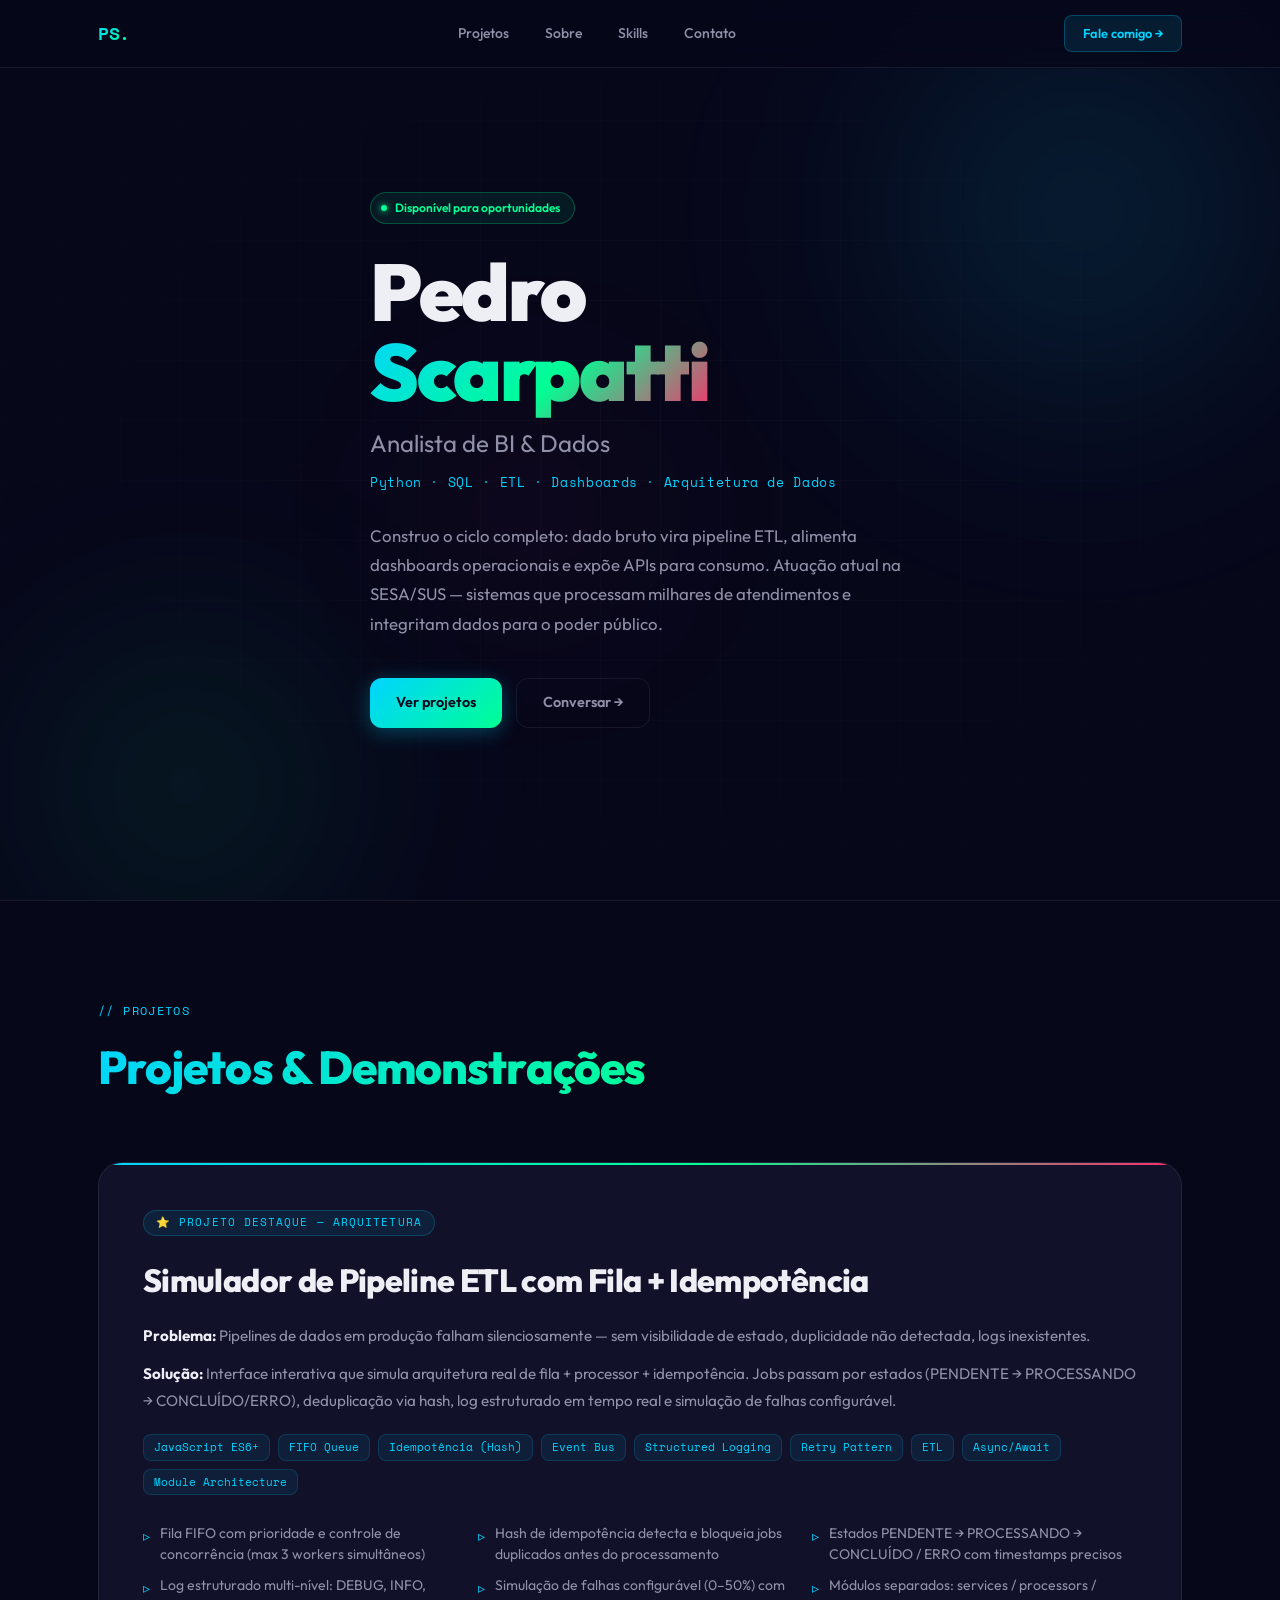
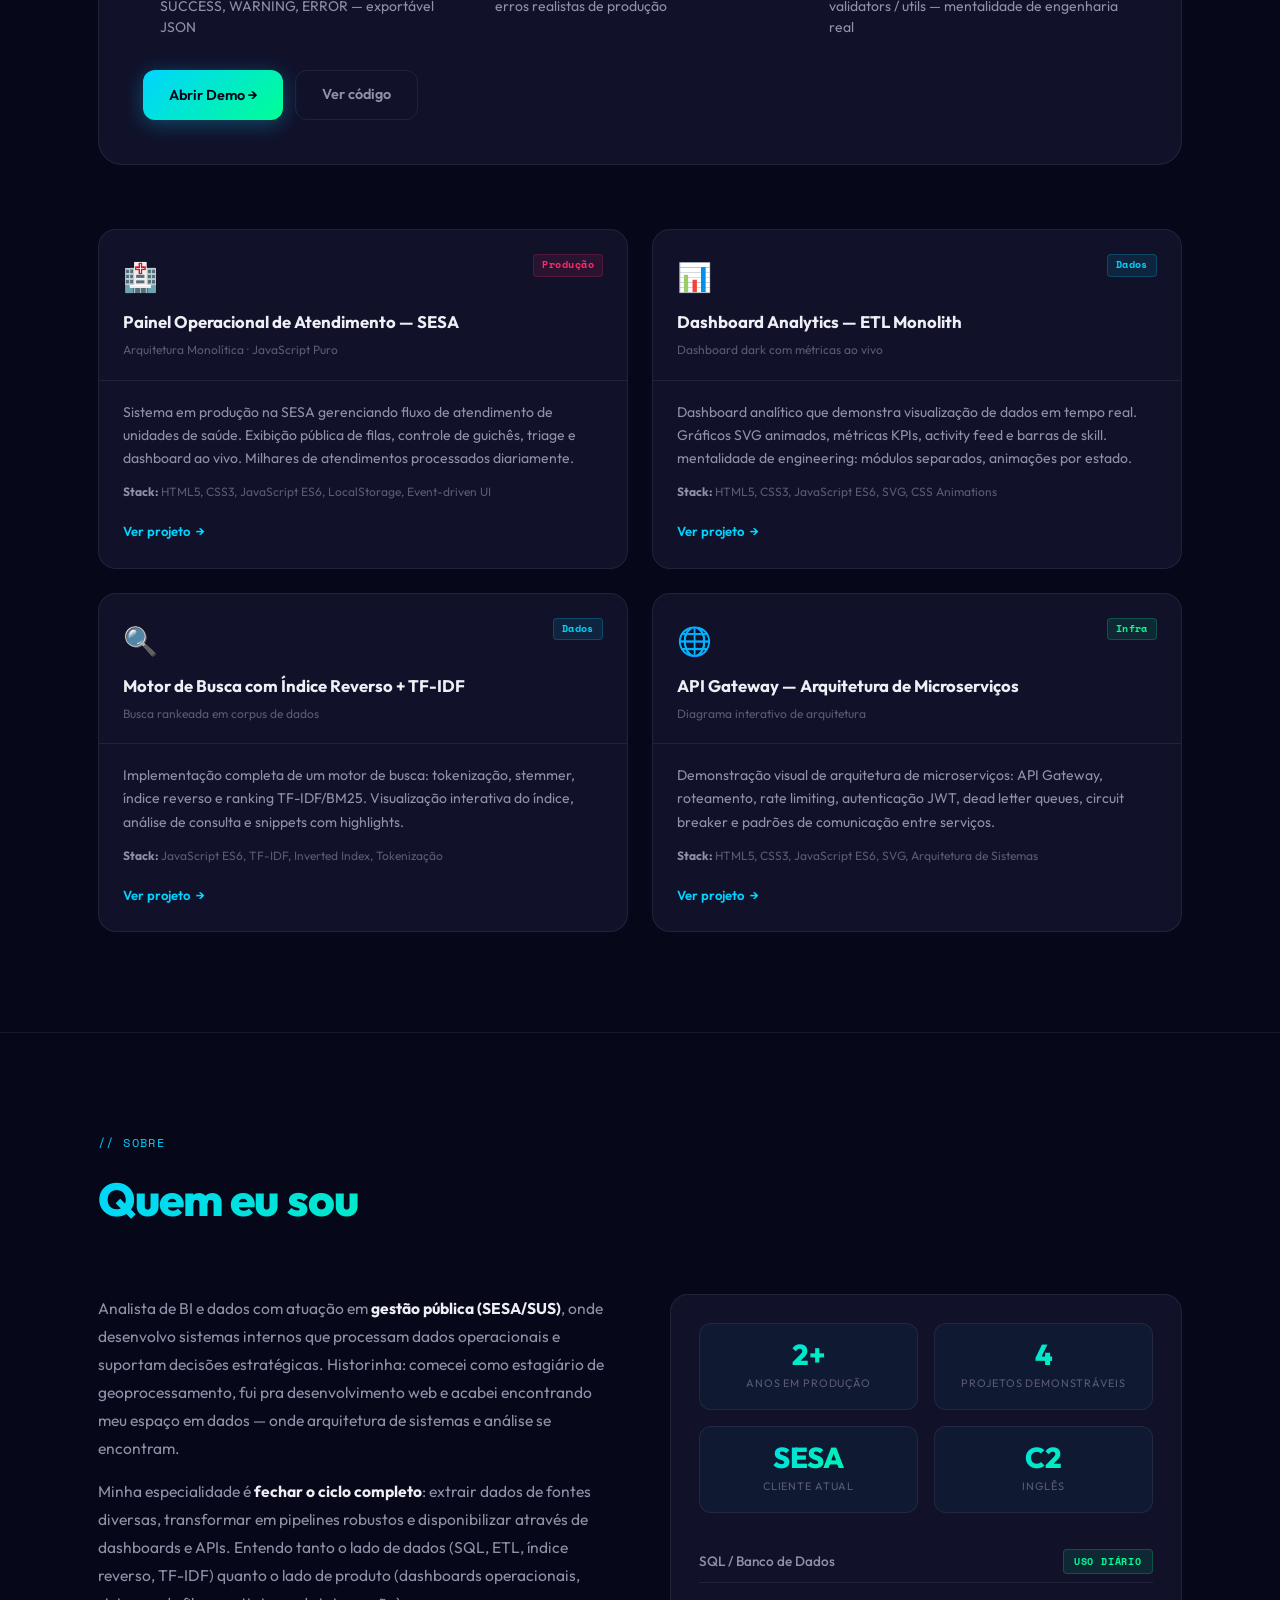
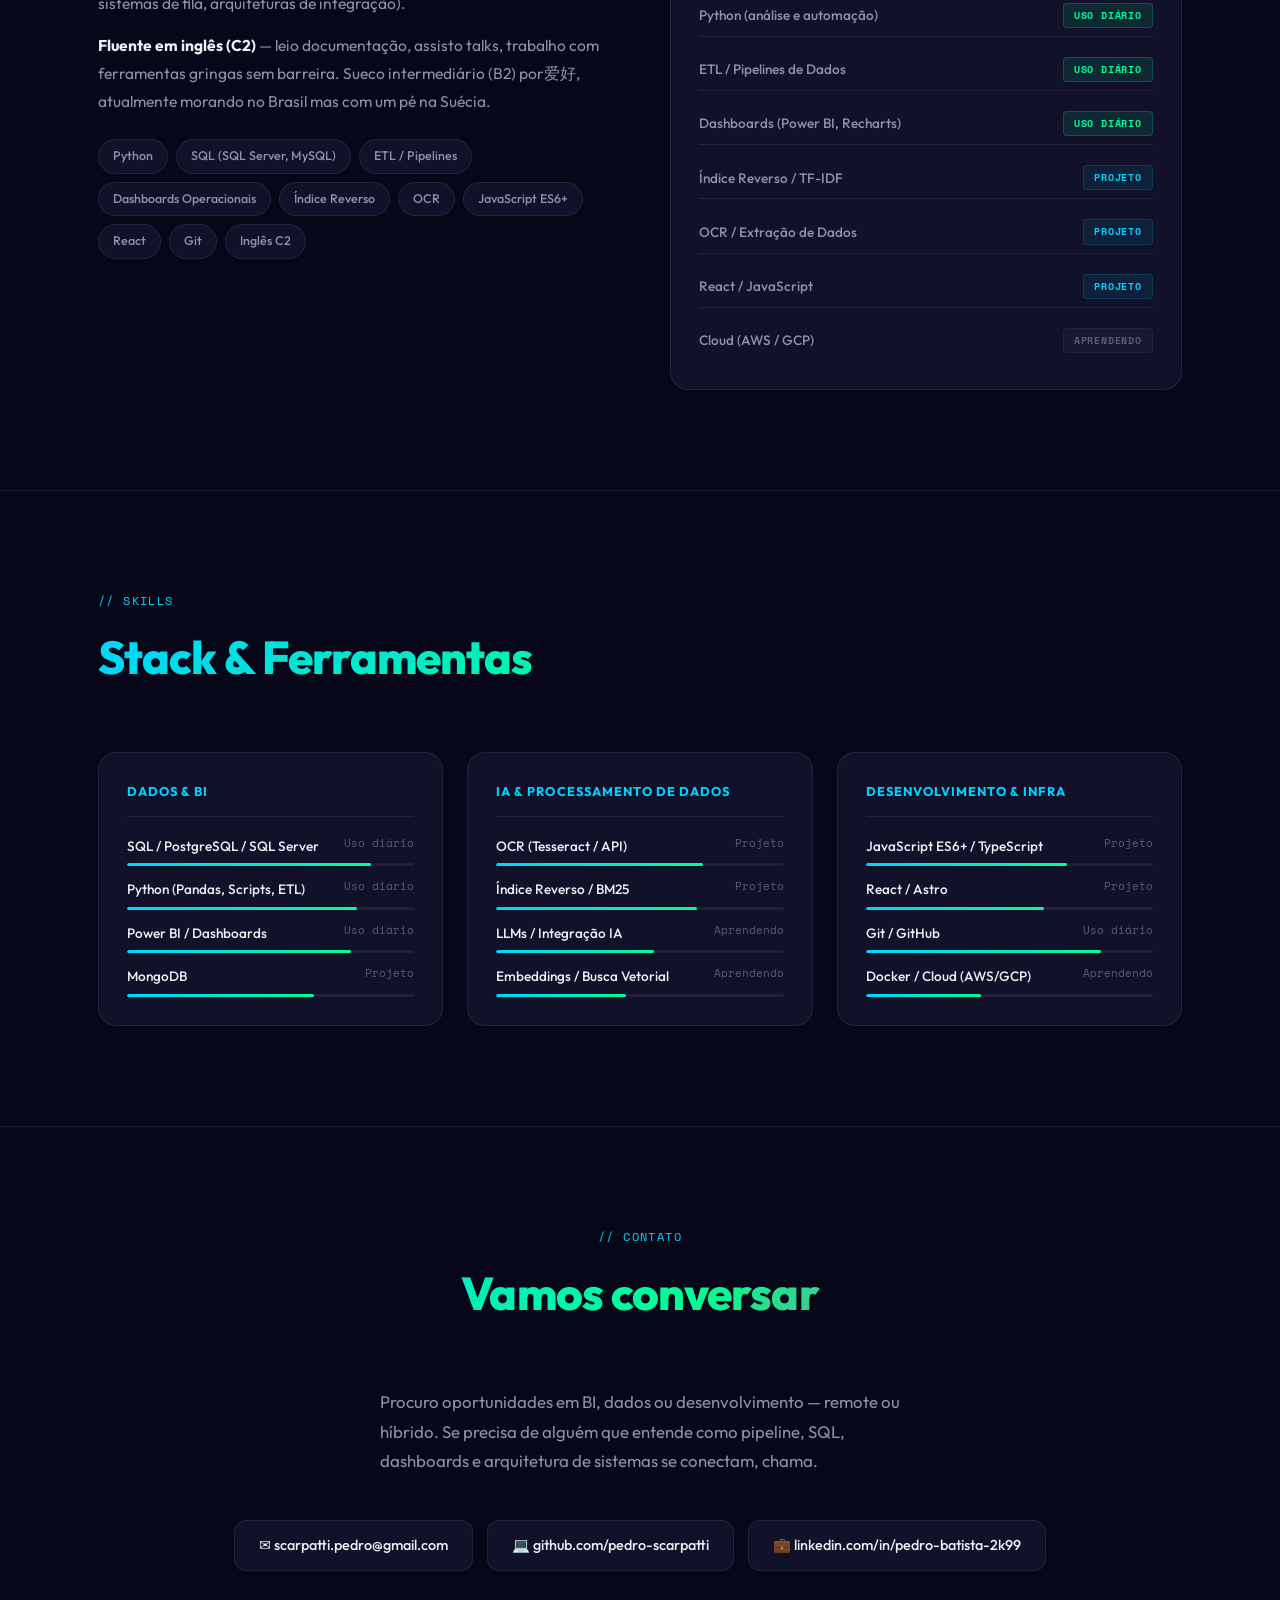
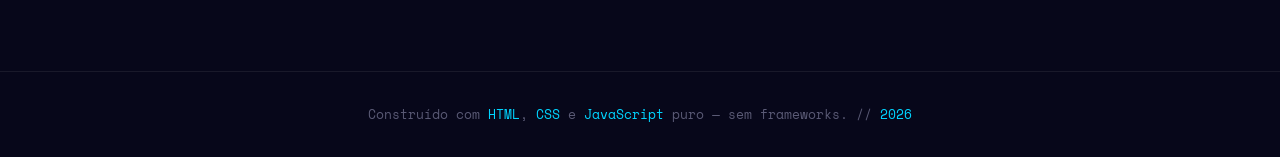
==== commit a51026a3: "refactor: novo posicionamento BI & Dados + 3 demos de arquitetura - index.html: repositioning para A" ====
--- a/index.html
+++ b/index.html
@@ -3,15 +3,15 @@
 <head>
   <meta charset="UTF-8" />
   <meta name="viewport" content="width=device-width, initial-scale=1.0" />
-  <meta name="description" content="Pedro Scarpatti — Desenvolvedor Backend e Data Engineer. C#, .NET, SQL Server, ETL e pipelines de processamento de dados." />
+  <meta name="description" content="Pedro Scarpatti — Analista de BI & Dados. Pipelines ETL, dashboards operacionais, índices reversos e arquitetura de dados em escala." />
   <meta name="author" content="Pedro Scarpatti" />
   <meta name="robots" content="index, follow" />
-  <meta property="og:title" content="Pedro Scarpatti — Backend & Data Engineer" />
-  <meta property="og:description" content="Portfolio profissional com simulador interativo de pipeline de dados." />
+  <meta property="og:title" content="Pedro Scarpatti — Analista de BI & Dados" />
+  <meta property="og:description" content="Portfolio: pipelines de dados, dashboards operacionais e arquitetura de sistemas para o setor público." />
   <meta property="og:type" content="website" />
   <meta name="theme-color" content="#07071A" />
 
-  <title>Pedro Scarpatti — Backend & Data Engineer</title>
+  <title>Pedro Scarpatti — Analista de BI & Dados</title>
 
   <link rel="icon" type="image/svg+xml" href="data:image/svg+xml,<svg xmlns='http://www.w3.org/2000/svg' viewBox='0 0 32 32'><rect width='32' height='32' rx='8' fill='%2307071A'/><text x='50%' y='55%' dominant-baseline='middle' text-anchor='middle' font-family='monospace' font-size='18' font-weight='bold' fill='%2300D4FF'>PS</text></svg>" />
 
@@ -30,29 +30,19 @@
       --bg-card-hover: #181835;
       --border:        rgba(255,255,255,0.07);
       --border-accent: rgba(0,212,255,0.25);
-
       --text:          #EEEEF5;
       --text-2:        #9090A8;
       --text-3:        #5A5A75;
-
       --accent:        #00D4FF;
       --accent-2:      #00FF94;
       --accent-3:      #FF2D6B;
-
       --grad-hero:     linear-gradient(135deg, #00D4FF 0%, #00FF94 55%, #FF2D6B 100%);
       --grad-accent:   linear-gradient(135deg, #00D4FF, #00FF94);
-
       --font-head:     'Outfit', system-ui, sans-serif;
       --font-mono:     'Space Mono', monospace;
-
-      --r-sm: 8px;
-      --r-md: 12px;
-      --r-lg: 18px;
-      --r-xl: 24px;
-
+      --r-sm: 8px; --r-md: 12px; --r-lg: 18px; --r-xl: 24px;
       --shadow-card:   0 4px 24px rgba(0,0,0,0.4);
       --shadow-glow:   0 0 40px rgba(0,212,255,0.12);
-
       --transition:    all 0.25s cubic-bezier(0.16,1,0.3,1);
     }
 
@@ -60,9 +50,7 @@
        RESET & BASE
        ============================================================ */
     *, *::before, *::after { box-sizing: border-box; margin: 0; padding: 0; }
-
     html { scroll-behavior: smooth; font-size: 16px; }
-
     body {
       font-family: var(--font-head);
       background: var(--bg);
@@ -71,26 +59,16 @@
       -webkit-font-smoothing: antialiased;
       overflow-x: hidden;
     }
-
     ::selection { background: rgba(0,212,255,0.25); color: var(--text); }
-
     ::-webkit-scrollbar { width: 6px; }
     ::-webkit-scrollbar-track { background: var(--bg); }
     ::-webkit-scrollbar-thumb { background: var(--border); border-radius: 3px; }
     ::-webkit-scrollbar-thumb:hover { background: rgba(255,255,255,0.15); }
-
-    :focus-visible {
-      outline: 2px solid var(--accent);
-      outline-offset: 3px;
-      border-radius: var(--r-sm);
-    }
-
+    :focus-visible { outline: 2px solid var(--accent); outline-offset: 3px; border-radius: var(--r-sm); }
     a { color: inherit; text-decoration: none; transition: color 0.2s; }
     a:hover { color: var(--accent); }
-
+    button { font-family: inherit; cursor: pointer; border: none; background: none; }
     img, video { max-width: 100%; display: block; }
-    button { font-family: inherit; cursor: pointer; border: none; background: none; }
-    input, textarea, select { font-family: inherit; }
 
     /* ============================================================
        UTILITIES
@@ -120,10 +98,6 @@
       from { opacity: 0; transform: translateY(28px); }
       to   { opacity: 1; transform: translateY(0); }
     }
-    @keyframes fadeDown {
-      from { opacity: 0; transform: translateY(-20px); }
-      to   { opacity: 1; transform: translateY(0); }
-    }
     @keyframes orb1 {
       0%,100% { transform: translate(0,0) scale(1); }
       33%      { transform: translate(40px,-30px) scale(1.05); }
@@ -142,15 +116,17 @@
       from { width: 0; }
       to   { width: var(--w); }
     }
-    @keyframes countUp {
-      from { opacity: 0; transform: translateY(10px); }
-      to   { opacity: 1; transform: translateY(0); }
-    }
+    @keyframes pulse { 0%,100%{opacity:1} 50%{opacity:0.4} }
     @keyframes borderPulse {
       0%,100% { border-color: rgba(0,212,255,0.15); }
       50%      { border-color: rgba(0,212,255,0.4); }
     }
-    @keyframes spin { to { transform: rotate(360deg); } }
+    @keyframes flowDot {
+      0%   { opacity: 0; transform: translateX(0); }
+      10%  { opacity: 1; }
+      90%  { opacity: 1; }
+      100% { opacity: 0; transform: translateX(200px); }
+    }
 
     /* ============================================================
        HEADER
@@ -164,13 +140,11 @@
       transition: var(--transition);
     }
     header.scrolled { background: rgba(7,7,26,0.95); }
-
     .header-inner {
       max-width: 1140px; margin: 0 auto; padding: 0 28px;
       height: 100%;
       display: flex; align-items: center; justify-content: space-between;
     }
-
     .logo {
       font-family: var(--font-mono); font-size: 1.15rem; font-weight: 700;
       letter-spacing: -0.02em;
@@ -178,7 +152,6 @@
       -webkit-background-clip: text; -webkit-text-fill-color: transparent;
       background-clip: text;
     }
-
     .nav { display: flex; align-items: center; gap: 36px; }
     .nav a {
       font-size: 0.875rem; font-weight: 500; color: var(--text-2);
@@ -187,12 +160,10 @@
     .nav a::after {
       content: ''; position: absolute; bottom: -4px; left: 0; right: 0;
       height: 1.5px; background: var(--grad-accent);
-      transform: scaleX(0); transition: transform 0.25s;
-      border-radius: 1px;
+      transform: scaleX(0); transition: transform 0.25s; border-radius: 1px;
     }
     .nav a:hover, .nav a.active { color: var(--text); }
     .nav a:hover::after, .nav a.active::after { transform: scaleX(1); }
-
     .btn-header-cta {
       font-size: 0.8rem; font-weight: 600;
       padding: 7px 18px; border-radius: var(--r-sm);
@@ -216,8 +187,6 @@
       position: relative; overflow: hidden;
       padding: 100px 0 80px;
     }
-
-    /* Animated background orbs */
     .hero__orb {
       position: absolute; border-radius: 50%;
       filter: blur(90px); pointer-events: none; z-index: 0;
@@ -240,8 +209,6 @@
       top: 40%; left: 30%;
       animation: orb1 14s ease-in-out infinite reverse;
     }
-
-    /* Grid background */
     .hero__grid {
       position: absolute; inset: 0; z-index: 0;
       background-image:
@@ -250,13 +217,11 @@
       background-size: 60px 60px;
       mask-image: radial-gradient(ellipse 70% 70% at 50% 50%, black, transparent);
     }
-
     .hero__content {
       position: relative; z-index: 1;
       max-width: 780px;
       animation: fadeUp 0.7s ease-out both;
     }
-
     .hero__badge {
       display: inline-flex; align-items: center; gap: 8px;
       padding: 5px 14px 5px 10px;
@@ -274,42 +239,34 @@
       box-shadow: 0 0 6px var(--accent-2);
       animation: pulse 2s ease-in-out infinite;
     }
-    @keyframes pulse { 0%,100%{opacity:1} 50%{opacity:0.4} }
-
     .hero h1 {
       font-size: clamp(44px, 7.5vw, 80px);
       font-weight: 900; line-height: 1.0;
-      letter-spacing: -0.03em;
-      margin-bottom: 12px;
+      letter-spacing: -0.03em; margin-bottom: 12px;
       animation: fadeUp 0.6s ease-out 0.15s both;
     }
-
     .hero__role {
       font-size: clamp(18px, 2.5vw, 24px);
       font-weight: 400; color: var(--text-2);
       margin-bottom: 8px;
       animation: fadeUp 0.6s ease-out 0.2s both;
     }
-
     .hero__stack {
       font-family: var(--font-mono); font-size: 0.8rem;
       color: var(--accent); letter-spacing: 0.05em;
       margin-bottom: 28px;
       animation: fadeUp 0.6s ease-out 0.25s both;
     }
-
     .hero__desc {
       font-size: 1.05rem; color: var(--text-2);
       max-width: 540px; line-height: 1.75;
       margin-bottom: 40px;
       animation: fadeUp 0.6s ease-out 0.3s both;
     }
-
     .hero__cta {
       display: flex; gap: 14px; flex-wrap: wrap;
       animation: fadeUp 0.6s ease-out 0.4s both;
     }
-
     .btn {
       display: inline-flex; align-items: center; gap: 8px;
       padding: 12px 26px; border-radius: var(--r-md);
@@ -328,13 +285,20 @@
       color: #07071A;
     }
     .btn--ghost {
-      background: transparent;
-      color: var(--text-2);
+      background: transparent; color: var(--text-2);
       border: 1px solid var(--border);
     }
     .btn--ghost:hover {
-      border-color: rgba(255,255,255,0.2);
-      color: var(--text);
+      border-color: rgba(255,255,255,0.2); color: var(--text);
+      transform: translateY(-2px);
+    }
+    .btn--accent-outline {
+      background: transparent; color: var(--accent);
+      border: 1px solid var(--border-accent);
+    }
+    .btn--accent-outline:hover {
+      background: rgba(0,212,255,0.08);
+      border-color: var(--accent);
       transform: translateY(-2px);
     }
 
@@ -343,7 +307,6 @@
        ============================================================ */
     section { padding: 100px 0; }
     section + section { border-top: 1px solid var(--border); }
-
     .section__header { margin-bottom: 56px; }
     .section__title {
       font-size: clamp(30px, 4vw, 46px);
@@ -374,7 +337,6 @@
       box-shadow: var(--shadow-glow);
       transform: translateY(-3px);
     }
-
     .featured__badge {
       display: inline-flex; align-items: center; gap: 6px;
       font-family: var(--font-mono); font-size: 0.68rem;
@@ -384,20 +346,17 @@
       border-radius: 99px; padding: 3px 12px;
       margin-bottom: 18px;
     }
-
     .featured__title {
       font-size: clamp(22px, 3vw, 32px);
       font-weight: 800; letter-spacing: -0.02em;
       margin-bottom: 16px;
     }
-
     .featured__problem,
     .featured__solution {
       font-size: 0.95rem; color: var(--text-2);
       line-height: 1.75; margin-bottom: 12px;
     }
     .featured__problem strong, .featured__solution strong { color: var(--text); }
-
     .featured__tech {
       display: flex; flex-wrap: wrap; gap: 8px;
       margin: 20px 0 28px;
@@ -412,7 +371,6 @@
       transition: var(--transition);
     }
     .tag:hover { background: rgba(0,212,255,0.14); border-color: rgba(0,212,255,0.3); }
-
     .featured__features {
       display: grid;
       grid-template-columns: repeat(auto-fill, minmax(280px, 1fr));
@@ -423,12 +381,10 @@
       font-size: 0.875rem; color: var(--text-2); line-height: 1.5;
     }
     .featured__feature::before {
-      content: '▹';
-      color: var(--accent);
+      content: '▹'; color: var(--accent);
       font-family: var(--font-mono);
       margin-top: 2px; flex-shrink: 0;
     }
-
     .featured__actions { display: flex; gap: 12px; flex-wrap: wrap; }
 
     /* ============================================================
@@ -452,12 +408,13 @@
     }
     .card:nth-child(1) { animation-delay: 0.05s; }
     .card:nth-child(2) { animation-delay: 0.15s; }
+    .card:nth-child(3) { animation-delay: 0.25s; }
+    .card:nth-child(4) { animation-delay: 0.35s; }
     .card:hover {
       border-color: var(--border-accent);
       transform: translateY(-5px);
       box-shadow: var(--shadow-card), var(--shadow-glow);
     }
-
     .card__header {
       padding: 24px 24px 20px;
       border-bottom: 1px solid var(--border);
@@ -466,7 +423,14 @@
     .card__icon { font-size: 28px; margin-bottom: 8px; }
     .card__title { font-size: 1.05rem; font-weight: 700; margin-bottom: 4px; }
     .card__subtitle { font-size: 0.75rem; color: var(--text-3); font-weight: 400; }
-
+    .card__badge {
+      font-family: var(--font-mono); font-size: 0.62rem;
+      padding: 2px 8px; border-radius: 4px;
+      font-weight: 700; letter-spacing: 0.05em;
+    }
+    .card__badge--data { background: rgba(0,212,255,0.1); color: var(--accent); border: 1px solid rgba(0,212,255,0.2); }
+    .card__badge--infra { background: rgba(0,255,148,0.1); color: var(--accent-2); border: 1px solid rgba(0,255,148,0.2); }
+    .card__badge--prod  { background: rgba(255,45,107,0.1); color: var(--accent-3); border: 1px solid rgba(255,45,107,0.2); }
     .card__body { padding: 20px 24px 24px; }
     .card__desc { font-size: 0.875rem; color: var(--text-2); line-height: 1.65; margin-bottom: 12px; }
     .card__stack { font-size: 0.75rem; color: var(--text-3); line-height: 1.6; margin-bottom: 16px; }
@@ -486,17 +450,15 @@
       gap: 60px; align-items: start;
     }
     @media (max-width: 768px) { .about-grid { grid-template-columns: 1fr; } }
-
     .about__text p {
       font-size: 0.975rem; color: var(--text-2);
       line-height: 1.8; margin-bottom: 14px;
     }
     .about__text p strong { color: var(--text); }
-
-    .about__skills {
+    .about__chips {
       display: flex; flex-wrap: wrap; gap: 8px; margin-top: 24px;
     }
-    .skill-chip {
+    .chip {
       background: var(--bg-card);
       border: 1px solid var(--border);
       border-radius: 99px;
@@ -505,13 +467,11 @@
       color: var(--text-2);
       transition: var(--transition);
     }
-    .skill-chip:hover {
+    .chip:hover {
       border-color: rgba(0,212,255,0.3);
       color: var(--accent);
       background: rgba(0,212,255,0.06);
     }
-
-    /* Metrics card */
     .about__metrics {
       background: var(--bg-card);
       border: 1px solid var(--border);
@@ -521,20 +481,14 @@
     }
     .metrics-grid {
       display: grid; grid-template-columns: 1fr 1fr;
-      gap: 16px; margin-bottom: 24px;
+      gap: 16px; margin-bottom: 28px;
     }
     .metric {
       background: rgba(0,212,255,0.04);
       border: 1px solid var(--border);
       border-radius: var(--r-md);
       padding: 16px; text-align: center;
-      animation: countUp 0.5s ease-out both;
-    }
-    .metric:nth-child(1) { animation-delay: 0.1s; }
-    .metric:nth-child(2) { animation-delay: 0.2s; }
-    .metric:nth-child(3) { animation-delay: 0.3s; }
-    .metric:nth-child(4) { animation-delay: 0.4s; }
-
+    }
     .metric__val {
       font-size: 1.8rem; font-weight: 800;
       background: var(--grad-accent);
@@ -548,19 +502,32 @@
       margin-top: 6px; display: block;
     }
 
-    /* Skill bars */
-    .skill-bars { display: flex; flex-direction: column; gap: 14px; }
-    .skill-bar__header { display: flex; justify-content: space-between; margin-bottom: 6px; }
-    .skill-bar__name { font-size: 0.78rem; font-weight: 500; color: var(--text-2); }
-    .skill-bar__pct { font-family: var(--font-mono); font-size: 0.7rem; color: var(--accent); }
-    .skill-bar__track {
-      height: 4px; background: rgba(255,255,255,0.06);
-      border-radius: 2px; overflow: hidden;
-    }
-    .skill-bar__fill {
-      height: 100%; background: var(--grad-accent);
-      border-radius: 2px;
-      animation: fillBar 1.4s cubic-bezier(0.16,1,0.3,1) forwards;
+    /* Skills - clean categories, no progress bars */
+    .skill-list { display: flex; flex-direction: column; gap: 12px; }
+    .skill-row {
+      display: flex; align-items: center; justify-content: space-between;
+      padding: 8px 0;
+      border-bottom: 1px solid var(--border);
+    }
+    .skill-row:last-child { border-bottom: none; }
+    .skill-name { font-size: 0.85rem; font-weight: 500; color: var(--text-2); }
+    .skill-level {
+      font-family: var(--font-mono); font-size: 0.65rem;
+      font-weight: 700; letter-spacing: 0.08em;
+      padding: 3px 10px; border-radius: 4px;
+      text-transform: uppercase;
+    }
+    .skill-level--daily {
+      background: rgba(0,255,148,0.1); color: var(--accent-2);
+      border: 1px solid rgba(0,255,148,0.2);
+    }
+    .skill-level--project {
+      background: rgba(0,212,255,0.08); color: var(--accent);
+      border: 1px solid rgba(0,212,255,0.15);
+    }
+    .skill-level--learning {
+      background: rgba(90,90,117,0.1); color: var(--text-3);
+      border: 1px solid rgba(90,90,117,0.15);
     }
 
     /* ============================================================
@@ -573,7 +540,6 @@
     }
     @media (max-width: 900px) { .skills-grid { grid-template-columns: repeat(2,1fr); } }
     @media (max-width: 580px) { .skills-grid { grid-template-columns: 1fr; } }
-
     .skill-group {
       background: var(--bg-card);
       border: 1px solid var(--border);
@@ -582,7 +548,6 @@
       transition: var(--transition);
     }
     .skill-group:hover { border-color: var(--border-accent); transform: translateY(-3px); }
-
     .skill-group__title {
       font-size: 0.8rem; font-weight: 700;
       text-transform: uppercase; letter-spacing: 0.08em;
@@ -590,7 +555,6 @@
       padding-bottom: 14px; margin-bottom: 18px;
       border-bottom: 1px solid var(--border);
     }
-
     .skill-group__list { display: flex; flex-direction: column; gap: 12px; }
     .skill-item { display: flex; flex-direction: column; gap: 6px; }
     .skill-item__header { display: flex; justify-content: space-between; }
@@ -655,7 +619,6 @@
       padding: 24px;
     }
     .modal.active { display: flex; }
-
     .modal__box {
       width: 100%; max-width: 1200px;
       height: 88vh;
@@ -672,10 +635,7 @@
       border-bottom: 1px solid var(--border);
       flex-shrink: 0;
     }
-    .modal__title {
-      font-size: 0.9rem; font-weight: 600;
-      color: var(--text-2);
-    }
+    .modal__title { font-size: 0.9rem; font-weight: 600; color: var(--text-2); }
     .modal__close {
       width: 36px; height: 36px;
       background: rgba(255,255,255,0.05);
@@ -735,12 +695,14 @@
 
         <h1>Pedro<br><span class="gradient-text">Scarpatti</span></h1>
 
-        <p class="hero__role">Backend Developer &amp; Data Engineer</p>
-        <p class="hero__stack">C# · .NET 8 · SQL Server · ETL · Pipelines de Dados</p>
+        <p class="hero__role">Analista de BI & Dados</p>
+        <p class="hero__stack">Python · SQL · ETL · Dashboards · Arquitetura de Dados</p>
 
         <p class="hero__desc">
-          Desenvolvo sistemas que processam dados em escala, com arquitetura robusta
-          e código que sobrevive em produção. Filas, idempotência, logging — entendo o todo.
+          Construo o ciclo completo: dado bruto vira pipeline ETL,
+          alimenta dashboards operacionais e expõe APIs para consumo.
+          Atuação atual na SESA/SUS — sistemas que processam milhares de
+          atendimentos e integritam dados para o poder público.
         </p>
 
         <div class="hero__cta">
@@ -756,20 +718,20 @@
     <div class="container">
       <div class="section__header">
         <span class="section-label">// projetos</span>
-        <h2 class="section__title gradient-text">Projetos Principais</h2>
+        <h2 class="section__title gradient-text">Projetos &amp; Demonstrações</h2>
       </div>
 
       <!-- FEATURED: PIPELINE SIMULATOR -->
-      <div class="featured" onclick="openModal(2)" style="cursor:pointer;">
-        <div class="featured__badge">⭐ projeto principal</div>
-        <h3 class="featured__title">Simulador de Pipeline de Processamento de Dados</h3>
+      <div class="featured" onclick="openModal(3)" style="cursor:pointer;">
+        <div class="featured__badge">⭐ projeto destaque — arquitetura</div>
+        <h3 class="featured__title">Simulador de Pipeline ETL com Fila + Idempotência</h3>
 
         <p class="featured__problem">
-          <strong>Problema:</strong> Pipelines de dados falham silenciosamente em produção —
-          sem visibilidade de estado, duplicidade não detectada e logs inexistentes.
+          <strong>Problema:</strong> Pipelines de dados em produção falham silenciosamente —
+          sem visibilidade de estado, duplicidade não detectada, logs inexistentes.
         </p>
         <p class="featured__solution">
-          <strong>Como funciona:</strong> Interface que simula arquitetura real de fila + processor
+          <strong>Solução:</strong> Interface interativa que simula arquitetura real de fila + processor
           + idempotência. Jobs passam por estados (PENDENTE → PROCESSANDO → CONCLUÍDO/ERRO),
           deduplicação via hash, log estruturado em tempo real e simulação de falhas configurável.
         </p>
@@ -781,21 +743,22 @@
           <span class="tag">Event Bus</span>
           <span class="tag">Structured Logging</span>
           <span class="tag">Retry Pattern</span>
-          <span class="tag">ETL Pattern</span>
+          <span class="tag">ETL</span>
           <span class="tag">Async/Await</span>
+          <span class="tag">Module Architecture</span>
         </div>
 
         <div class="featured__features">
           <div class="featured__feature">Fila FIFO com prioridade e controle de concorrência (max 3 workers simultâneos)</div>
           <div class="featured__feature">Hash de idempotência detecta e bloqueia jobs duplicados antes do processamento</div>
           <div class="featured__feature">Estados PENDENTE → PROCESSANDO → CONCLUÍDO / ERRO com timestamps precisos</div>
-          <div class="featured__feature">Log estruturado multi-nível: DEBUG, INFO, SUCCESS, WARNING, ERROR — exportável em JSON</div>
+          <div class="featured__feature">Log estruturado multi-nível: DEBUG, INFO, SUCCESS, WARNING, ERROR — exportável JSON</div>
           <div class="featured__feature">Simulação de falhas configurável (0–50%) com erros realistas de produção</div>
-          <div class="featured__feature">Módulos separados: services / processors / validators — mentalidade de engenharia real</div>
+          <div class="featured__feature">Módulos separados: services / processors / validators / utils — mentalidade de engenharia real</div>
         </div>
 
         <div class="featured__actions">
-          <button class="btn btn--primary" onclick="event.stopPropagation(); openModal(2)">
+          <button class="btn btn--primary" onclick="event.stopPropagation(); openModal(3)">
             Abrir Demo →
           </button>
           <a href="https://github.com/pedro-scarpatti" target="_blank" class="btn btn--ghost" onclick="event.stopPropagation()">
@@ -811,14 +774,16 @@
           <div class="card__header">
             <div>
               <div class="card__icon">🏥</div>
-              <h3 class="card__title">Sistema de Senhas e Atendimentos</h3>
+              <h3 class="card__title">Painel Operacional de Atendimento — SESA</h3>
               <p class="card__subtitle">Arquitetura Monolítica · JavaScript Puro</p>
             </div>
+            <span class="card__badge card__badge--prod">Produção</span>
           </div>
           <div class="card__body">
             <p class="card__desc">
-              Dor do paciente: filas desorganizadas, sem visibilidade em tempo real e dados fragmentados.
-              Solução: painel operacional com controle de guichês, triage e dashboard ao vivo.
+              Sistema em produção na SESA gerenciando fluxo de atendimento de unidades de saúde.
+              Exibição pública de filas, controle de guichês, triage e dashboard ao vivo.
+              Milhares de atendimentos processados diariamente.
             </p>
             <p class="card__stack">
               <strong>Stack:</strong> HTML5, CSS3, JavaScript ES6, LocalStorage, Event-driven UI
@@ -829,23 +794,73 @@
           </div>
         </div>
 
+        <div class="card" onclick="openModal(2)">
+          <div class="card__header">
+            <div>
+              <div class="card__icon">📊</div>
+              <h3 class="card__title">Dashboard Analytics — ETL Monolith</h3>
+              <p class="card__subtitle">Dashboard dark com métricas ao vivo</p>
+            </div>
+            <span class="card__badge card__badge--data">Dados</span>
+          </div>
+          <div class="card__body">
+            <p class="card__desc">
+              Dashboard analítico que demonstra visualização de dados em tempo real.
+              Gráficos SVG animados, métricas KPIs, activity feed e barras de skill.
+              mentalidade de engineering: módulos separados, animações por estado.
+            </p>
+            <p class="card__stack">
+              <strong>Stack:</strong> HTML5, CSS3, JavaScript ES6, SVG, CSS Animations
+            </p>
+            <a href="#" class="card__link" onclick="openModal(2); return false;">
+              Ver projeto <span>→</span>
+            </a>
+          </div>
+        </div>
+
         <div class="card" onclick="openModal(1)">
           <div class="card__header">
             <div>
-              <div class="card__icon">✍️</div>
-              <h3 class="card__title">Editor de Artigos</h3>
-              <p class="card__subtitle">Arquitetura Monolítica · JavaScript Puro</p>
-            </div>
+              <div class="card__icon">🔍</div>
+              <h3 class="card__title">Motor de Busca com Índice Reverso + TF-IDF</h3>
+              <p class="card__subtitle">Busca rankeada em corpus de dados</p>
+            </div>
+            <span class="card__badge card__badge--data">Dados</span>
           </div>
           <div class="card__body">
             <p class="card__desc">
-              Dor do redator: sem controle de formatação, ferramentas limitadas e publicação engessada.
-              Solução: editor WYSIWYG com toolbar contextual e preview em tempo real.
+              Implementação completa de um motor de busca: tokenização, stemmer,
+              índice reverso e ranking TF-IDF/BM25. Visualização interativa do
+              índice, análise de consulta e snippets com highlights.
             </p>
             <p class="card__stack">
-              <strong>Stack:</strong> HTML5, CSS3, JavaScript ES6, ContentEditable API, LocalStorage
+              <strong>Stack:</strong> JavaScript ES6, TF-IDF, Inverted Index, Tokenização
             </p>
             <a href="#" class="card__link" onclick="openModal(1); return false;">
+              Ver projeto <span>→</span>
+            </a>
+          </div>
+        </div>
+
+        <div class="card" onclick="openModal(4)">
+          <div class="card__header">
+            <div>
+              <div class="card__icon">🌐</div>
+              <h3 class="card__title">API Gateway — Arquitetura de Microserviços</h3>
+              <p class="card__subtitle">Diagrama interativo de arquitetura</p>
+            </div>
+            <span class="card__badge card__badge--infra">Infra</span>
+          </div>
+          <div class="card__body">
+            <p class="card__desc">
+              Demonstração visual de arquitetura de microserviços: API Gateway,
+              roteamento, rate limiting, autenticação JWT, dead letter queues,
+              circuit breaker e padrões de comunicação entre serviços.
+            </p>
+            <p class="card__stack">
+              <strong>Stack:</strong> HTML5, CSS3, JavaScript ES6, SVG, Arquitetura de Sistemas
+            </p>
+            <a href="#" class="card__link" onclick="openModal(4); return false;">
               Ver projeto <span>→</span>
             </a>
           </div>
@@ -866,30 +881,36 @@
       <div class="about-grid">
         <div class="about__text">
           <p>
-            Desenvolvedor backend com foco em <strong>C# / .NET</strong> e
-            <strong>SQL Server</strong>. Trabalhei no setor público (SESA/SUS) construindo
-            sistemas de integração e análise de dados operacionais — onde falhas não são
-            aceitáveis e rastreabilidade é obrigatória.
+            Analista de BI e dados com atuação em <strong>gestão pública (SESA/SUS)</strong>,
+            onde desenvolvo sistemas internos que processam dados operacionais e
+            suportam decisões estratégicas. Historinha: comecei como estagiário
+            de geoprocessamento, fui pra desenvolvimento web e acabei encontrando
+            meu espaço em dados — onde arquitetura de sistemas e análise se encontram.
           </p>
           <p>
-            Meu diferencial é pensar em <strong>arquitetura antes de código</strong>:
-            entendo como filas, idempotência, logging estruturado e обработка de erros
-            se encaixam em sistemas que precisam rodar 24/7.
+            Minha especialidade é <strong>fechar o ciclo completo</strong>: extrair dados de
+            fontes diversas, transformar em pipelines robustos e disponibilizar
+            através de dashboards e APIs. Entendo tanto o lado de dados (SQL, ETL,
+            índice reverso, TF-IDF) quanto o lado de produto (dashboards operacionais,
+            sistemas de fila, arquiteturas de integração).
           </p>
           <p>
-            Este portfólio demonstra exatamente isso — não projetinhos de estudo,
-            mas a <strong>mentalidade de engenharia</strong> por trás de sistemas de dados reais.
+            <strong>Fluente em inglês (C2)</strong> — leio documentação, assisto talks,
+            trabalho com ferramentas gringas sem barreira. Sueco intermediário (B2)
+            por爱好, atualmente morando no Brasil mas com um pé na Suécia.
           </p>
 
-          <div class="about__skills">
-            <span class="skill-chip">C# / .NET 8</span>
-            <span class="skill-chip">SQL Server / T-SQL</span>
-            <span class="skill-chip">ASP.NET Core</span>
-            <span class="skill-chip">Entity Framework</span>
-            <span class="skill-chip">ETL / Pipelines</span>
-            <span class="skill-chip">REST APIs</span>
-            <span class="skill-chip">JavaScript ES6+</span>
-            <span class="skill-chip">Git / Docker</span>
+          <div class="about__chips">
+            <span class="chip">Python</span>
+            <span class="chip">SQL (SQL Server, MySQL)</span>
+            <span class="chip">ETL / Pipelines</span>
+            <span class="chip">Dashboards Operacionais</span>
+            <span class="chip">Índice Reverso</span>
+            <span class="chip">OCR</span>
+            <span class="chip">JavaScript ES6+</span>
+            <span class="chip">React</span>
+            <span class="chip">Git</span>
+            <span class="chip">Inglês C2</span>
           </div>
         </div>
 
@@ -900,55 +921,51 @@
               <span class="metric__label">Anos em produção</span>
             </div>
             <div class="metric">
-              <span class="metric__val">3</span>
-              <span class="metric__label">Projetos principais</span>
+              <span class="metric__val">4</span>
+              <span class="metric__label">Projetos demonstráveis</span>
             </div>
             <div class="metric">
-              <span class="metric__val">3</span>
-              <span class="metric__label">Sistemas no ar</span>
+              <span class="metric__val">SESA</span>
+              <span class="metric__label">Cliente atual</span>
             </div>
             <div class="metric">
-              <span class="metric__val">100%</span>
-              <span class="metric__label">JavaScript puro</span>
-            </div>
-          </div>
-
-          <div class="skill-bars">
-            <div class="skill-bar">
-              <div class="skill-bar__header">
-                <span class="skill-bar__name">C# / .NET</span>
-                <span class="skill-bar__pct">72%</span>
-              </div>
-              <div class="skill-bar__track">
-                <div class="skill-bar__fill" style="--w:72%;width:0;width:var(--w)"></div>
-              </div>
-            </div>
-            <div class="skill-bar">
-              <div class="skill-bar__header">
-                <span class="skill-bar__name">SQL / T-SQL</span>
-                <span class="skill-bar__pct">80%</span>
-              </div>
-              <div class="skill-bar__track">
-                <div class="skill-bar__fill" style="--w:80%;width:0;width:var(--w)"></div>
-              </div>
-            </div>
-            <div class="skill-bar">
-              <div class="skill-bar__header">
-                <span class="skill-bar__name">ETL / Pipelines</span>
-                <span class="skill-bar__pct">68%</span>
-              </div>
-              <div class="skill-bar__track">
-                <div class="skill-bar__fill" style="--w:68%;width:0;width:var(--w)"></div>
-              </div>
-            </div>
-            <div class="skill-bar">
-              <div class="skill-bar__header">
-                <span class="skill-bar__name">JavaScript</span>
-                <span class="skill-bar__pct">58%</span>
-              </div>
-              <div class="skill-bar__track">
-                <div class="skill-bar__fill" style="--w:58%;width:0;width:var(--w)"></div>
-              </div>
+              <span class="metric__val">C2</span>
+              <span class="metric__label">Inglês</span>
+            </div>
+          </div>
+
+          <div class="skill-list">
+            <div class="skill-row">
+              <span class="skill-name">SQL / Banco de Dados</span>
+              <span class="skill-level skill-level--daily">Uso diário</span>
+            </div>
+            <div class="skill-row">
+              <span class="skill-name">Python (análise e automação)</span>
+              <span class="skill-level skill-level--daily">Uso diário</span>
+            </div>
+            <div class="skill-row">
+              <span class="skill-name">ETL / Pipelines de Dados</span>
+              <span class="skill-level skill-level--daily">Uso diário</span>
+            </div>
+            <div class="skill-row">
+              <span class="skill-name">Dashboards (Power BI, Recharts)</span>
+              <span class="skill-level skill-level--daily">Uso diário</span>
+            </div>
+            <div class="skill-row">
+              <span class="skill-name">Índice Reverso / TF-IDF</span>
+              <span class="skill-level skill-level--project">Projeto</span>
+            </div>
+            <div class="skill-row">
+              <span class="skill-name">OCR / Extração de Dados</span>
+              <span class="skill-level skill-level--project">Projeto</span>
+            </div>
+            <div class="skill-row">
+              <span class="skill-name">React / JavaScript</span>
+              <span class="skill-level skill-level--project">Projeto</span>
+            </div>
+            <div class="skill-row">
+              <span class="skill-name">Cloud (AWS / GCP)</span>
+              <span class="skill-level skill-level--learning">Aprendendo</span>
             </div>
           </div>
         </div>
@@ -967,21 +984,21 @@
       <div class="skills-grid">
 
         <div class="skill-group">
-          <h3 class="skill-group__title">Backend</h3>
+          <h3 class="skill-group__title">Dados &amp; BI</h3>
           <div class="skill-group__list">
             <div class="skill-item">
               <div class="skill-item__header">
-                <span class="skill-item__name">C# / .NET 8</span>
-                <span class="skill-item__level">Avançado</span>
+                <span class="skill-item__name">SQL / PostgreSQL / SQL Server</span>
+                <span class="skill-item__level">Uso diário</span>
               </div>
               <div class="skill-item__track">
-                <div class="skill-item__fill" style="--w:72%;width:0;width:var(--w)"></div>
+                <div class="skill-item__fill" style="--w:85%;width:0;width:var(--w)"></div>
               </div>
             </div>
             <div class="skill-item">
               <div class="skill-item__header">
-                <span class="skill-item__name">SQL Server / T-SQL</span>
-                <span class="skill-item__level">Avançado</span>
+                <span class="skill-item__name">Python (Pandas, Scripts, ETL)</span>
+                <span class="skill-item__level">Uso diário</span>
               </div>
               <div class="skill-item__track">
                 <div class="skill-item__fill" style="--w:80%;width:0;width:var(--w)"></div>
@@ -989,113 +1006,104 @@
             </div>
             <div class="skill-item">
               <div class="skill-item__header">
-                <span class="skill-item__name">ASP.NET Core</span>
-                <span class="skill-item__level">Intermediário</span>
+                <span class="skill-item__name">Power BI / Dashboards</span>
+                <span class="skill-item__level">Uso diário</span>
+              </div>
+              <div class="skill-item__track">
+                <div class="skill-item__fill" style="--w:78%;width:0;width:var(--w)"></div>
+              </div>
+            </div>
+            <div class="skill-item">
+              <div class="skill-item__header">
+                <span class="skill-item__name">MongoDB</span>
+                <span class="skill-item__level">Projeto</span>
               </div>
               <div class="skill-item__track">
                 <div class="skill-item__fill" style="--w:65%;width:0;width:var(--w)"></div>
               </div>
             </div>
-            <div class="skill-item">
-              <div class="skill-item__header">
-                <span class="skill-item__name">Entity Framework</span>
-                <span class="skill-item__level">Intermediário</span>
-              </div>
-              <div class="skill-item__track">
-                <div class="skill-item__fill" style="--w:60%;width:0;width:var(--w)"></div>
-              </div>
-            </div>
-            <div class="skill-item">
-              <div class="skill-item__header">
-                <span class="skill-item__name">REST APIs</span>
-                <span class="skill-item__level">Intermediário</span>
-              </div>
-              <div class="skill-item__track">
-                <div class="skill-item__fill" style="--w:70%;width:0;width:var(--w)"></div>
-              </div>
-            </div>
           </div>
         </div>
 
         <div class="skill-group">
-          <h3 class="skill-group__title">Data &amp; ETL</h3>
+          <h3 class="skill-group__title">IA &amp; Processamento de Dados</h3>
           <div class="skill-group__list">
             <div class="skill-item">
               <div class="skill-item__header">
-                <span class="skill-item__name">ETL / Pipelines</span>
-                <span class="skill-item__level">Intermediário</span>
+                <span class="skill-item__name">OCR (Tesseract / API)</span>
+                <span class="skill-item__level">Projeto</span>
               </div>
               <div class="skill-item__track">
-                <div class="skill-item__fill" style="--w:68%;width:0;width:var(--w)"></div>
+                <div class="skill-item__fill" style="--w:72%;width:0;width:var(--w)"></div>
               </div>
             </div>
             <div class="skill-item">
               <div class="skill-item__header">
-                <span class="skill-item__name">Dapper</span>
-                <span class="skill-item__level">Intermediário</span>
+                <span class="skill-item__name">Índice Reverso / BM25</span>
+                <span class="skill-item__level">Projeto</span>
               </div>
               <div class="skill-item__track">
-                <div class="skill-item__fill" style="--w:62%;width:0;width:var(--w)"></div>
+                <div class="skill-item__fill" style="--w:70%;width:0;width:var(--w)"></div>
               </div>
             </div>
             <div class="skill-item">
               <div class="skill-item__header">
-                <span class="skill-item__name">Power BI</span>
-                <span class="skill-item__level">Básico</span>
+                <span class="skill-item__name">LLMs / Integração IA</span>
+                <span class="skill-item__level">Aprendendo</span>
+              </div>
+              <div class="skill-item__track">
+                <div class="skill-item__fill" style="--w:55%;width:0;width:var(--w)"></div>
+              </div>
+            </div>
+            <div class="skill-item">
+              <div class="skill-item__header">
+                <span class="skill-item__name">Embeddings / Busca Vetorial</span>
+                <span class="skill-item__level">Aprendendo</span>
               </div>
               <div class="skill-item__track">
                 <div class="skill-item__fill" style="--w:45%;width:0;width:var(--w)"></div>
               </div>
             </div>
-            <div class="skill-item">
-              <div class="skill-item__header">
-                <span class="skill-item__name">Python (básico)</span>
-                <span class="skill-item__level">Básico</span>
-              </div>
-              <div class="skill-item__track">
-                <div class="skill-item__fill" style="--w:35%;width:0;width:var(--w)"></div>
-              </div>
-            </div>
           </div>
         </div>
 
         <div class="skill-group">
-          <h3 class="skill-group__title">DevOps &amp; Tools</h3>
+          <h3 class="skill-group__title">Desenvolvimento &amp; Infra</h3>
           <div class="skill-group__list">
             <div class="skill-item">
               <div class="skill-item__header">
-                <span class="skill-item__name">Git</span>
-                <span class="skill-item__level">Intermediário</span>
+                <span class="skill-item__name">JavaScript ES6+ / TypeScript</span>
+                <span class="skill-item__level">Projeto</span>
               </div>
               <div class="skill-item__track">
-                <div class="skill-item__fill" style="--w:75%;width:0;width:var(--w)"></div>
+                <div class="skill-item__fill" style="--w:70%;width:0;width:var(--w)"></div>
               </div>
             </div>
             <div class="skill-item">
               <div class="skill-item__header">
-                <span class="skill-item__name">Docker</span>
-                <span class="skill-item__level">Básico</span>
+                <span class="skill-item__name">React / Astro</span>
+                <span class="skill-item__level">Projeto</span>
               </div>
               <div class="skill-item__track">
-                <div class="skill-item__fill" style="--w:42%;width:0;width:var(--w)"></div>
+                <div class="skill-item__fill" style="--w:62%;width:0;width:var(--w)"></div>
               </div>
             </div>
             <div class="skill-item">
               <div class="skill-item__header">
-                <span class="skill-item__name">JavaScript</span>
-                <span class="skill-item__level">Intermediário</span>
+                <span class="skill-item__name">Git / GitHub</span>
+                <span class="skill-item__level">Uso diário</span>
               </div>
               <div class="skill-item__track">
-                <div class="skill-item__fill" style="--w:58%;width:0;width:var(--w)"></div>
+                <div class="skill-item__fill" style="--w:82%;width:0;width:var(--w)"></div>
               </div>
             </div>
             <div class="skill-item">
               <div class="skill-item__header">
-                <span class="skill-item__name">HTML / CSS</span>
-                <span class="skill-item__level">Intermediário</span>
+                <span class="skill-item__name">Docker / Cloud (AWS/GCP)</span>
+                <span class="skill-item__level">Aprendendo</span>
               </div>
               <div class="skill-item__track">
-                <div class="skill-item__fill" style="--w:62%;width:0;width:var(--w)"></div>
+                <div class="skill-item__fill" style="--w:40%;width:0;width:var(--w)"></div>
               </div>
             </div>
           </div>
@@ -1114,9 +1122,9 @@
       </div>
 
       <p class="contact__desc">
-        Procuro oportunidades em backend, dados ou pipelines — remote ou híbrido.
-        Se precisa de alguém que entende como sistemas de processamento de dados
-        funcionam de verdade, chama.
+        Procuro oportunidades em BI, dados ou desenvolvimento — remote ou híbrido.
+        Se precisa de alguém que entende como pipeline, SQL, dashboards e
+        arquitetura de sistemas se conectam, chama.
       </p>
 
       <div class="contact__links">
@@ -1154,18 +1162,14 @@
   </div>
 
   <script>
-    /* ============================================================
-       PROJECT CONFIG
-       ============================================================ */
     const PROJECTS = [
-      { title: 'Sistema de Senhas e Atendimentos',    file: 'projects/Gerenciador%20de%20Senhas.html' },
-      { title: 'Editor de Artigos',                   file: 'projects/monolithic-article-editor.html' },
-      { title: 'Simulador de Pipeline de Dados',      file: 'pipeline-simulator.html' },
+      { title: 'Painel Operacional SESA — Atendimentos',  file: 'projects/Gerenciador%20de%20Senhas.html' },
+      { title: 'Motor de Busca — Índice Reverso + TF-IDF', file: 'projects/motor-de-busca.html' },
+      { title: 'Dashboard Analytics — ETL Monolith',       file: 'projects/dashboard-monolith.html' },
+      { title: 'Simulador de Pipeline ETL',                file: 'projects/pipeline-simulator.html' },
+      { title: 'API Gateway — Arquitetura de Microserviços', file: 'projects/api-gateway.html' },
     ];
 
-    /* ============================================================
-       MODAL
-       ============================================================ */
     function openModal(index) {
       const project = PROJECTS[index];
       if (!project) return;
@@ -1186,20 +1190,13 @@
     });
     document.addEventListener('keydown', (e) => { if (e.key === 'Escape') closeModal(); });
 
-    /* ============================================================
-       HEADER SCROLL EFFECT
-       ============================================================ */
     const header = document.getElementById('header');
     window.addEventListener('scroll', () => {
       header.classList.toggle('scrolled', window.scrollY > 30);
     }, { passive: true });
 
-    /* ============================================================
-       ACTIVE NAV LINK ON SCROLL
-       ============================================================ */
     const sections = document.querySelectorAll('section[id]');
     const navLinks  = document.querySelectorAll('.nav a');
-
     window.addEventListener('scroll', () => {
       let current = '';
       sections.forEach(sec => {
@@ -1215,9 +1212,6 @@
       });
     }, { passive: true });
 
-    /* ============================================================
-       SMOOTH SCROLL
-       ============================================================ */
     document.querySelectorAll('a[href^="#"]').forEach(anchor => {
       anchor.addEventListener('click', function(e) {
         e.preventDefault();
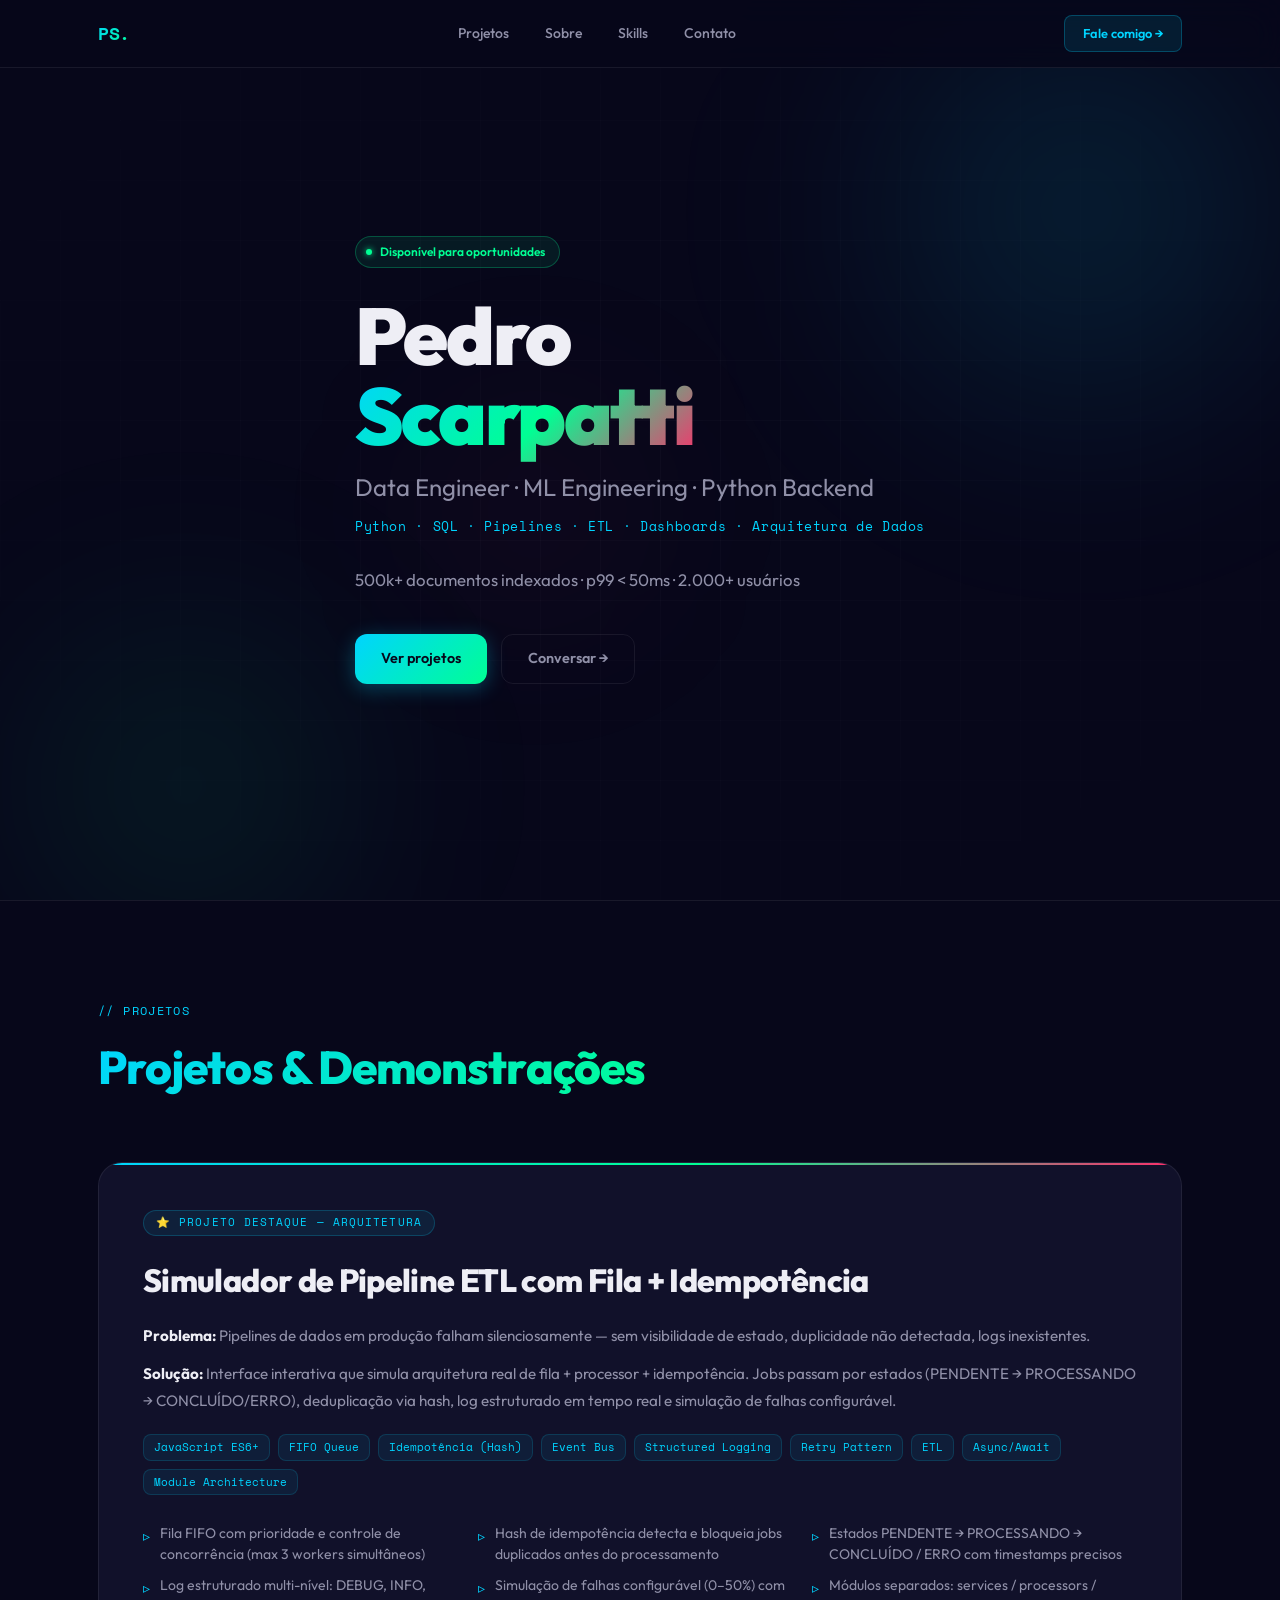
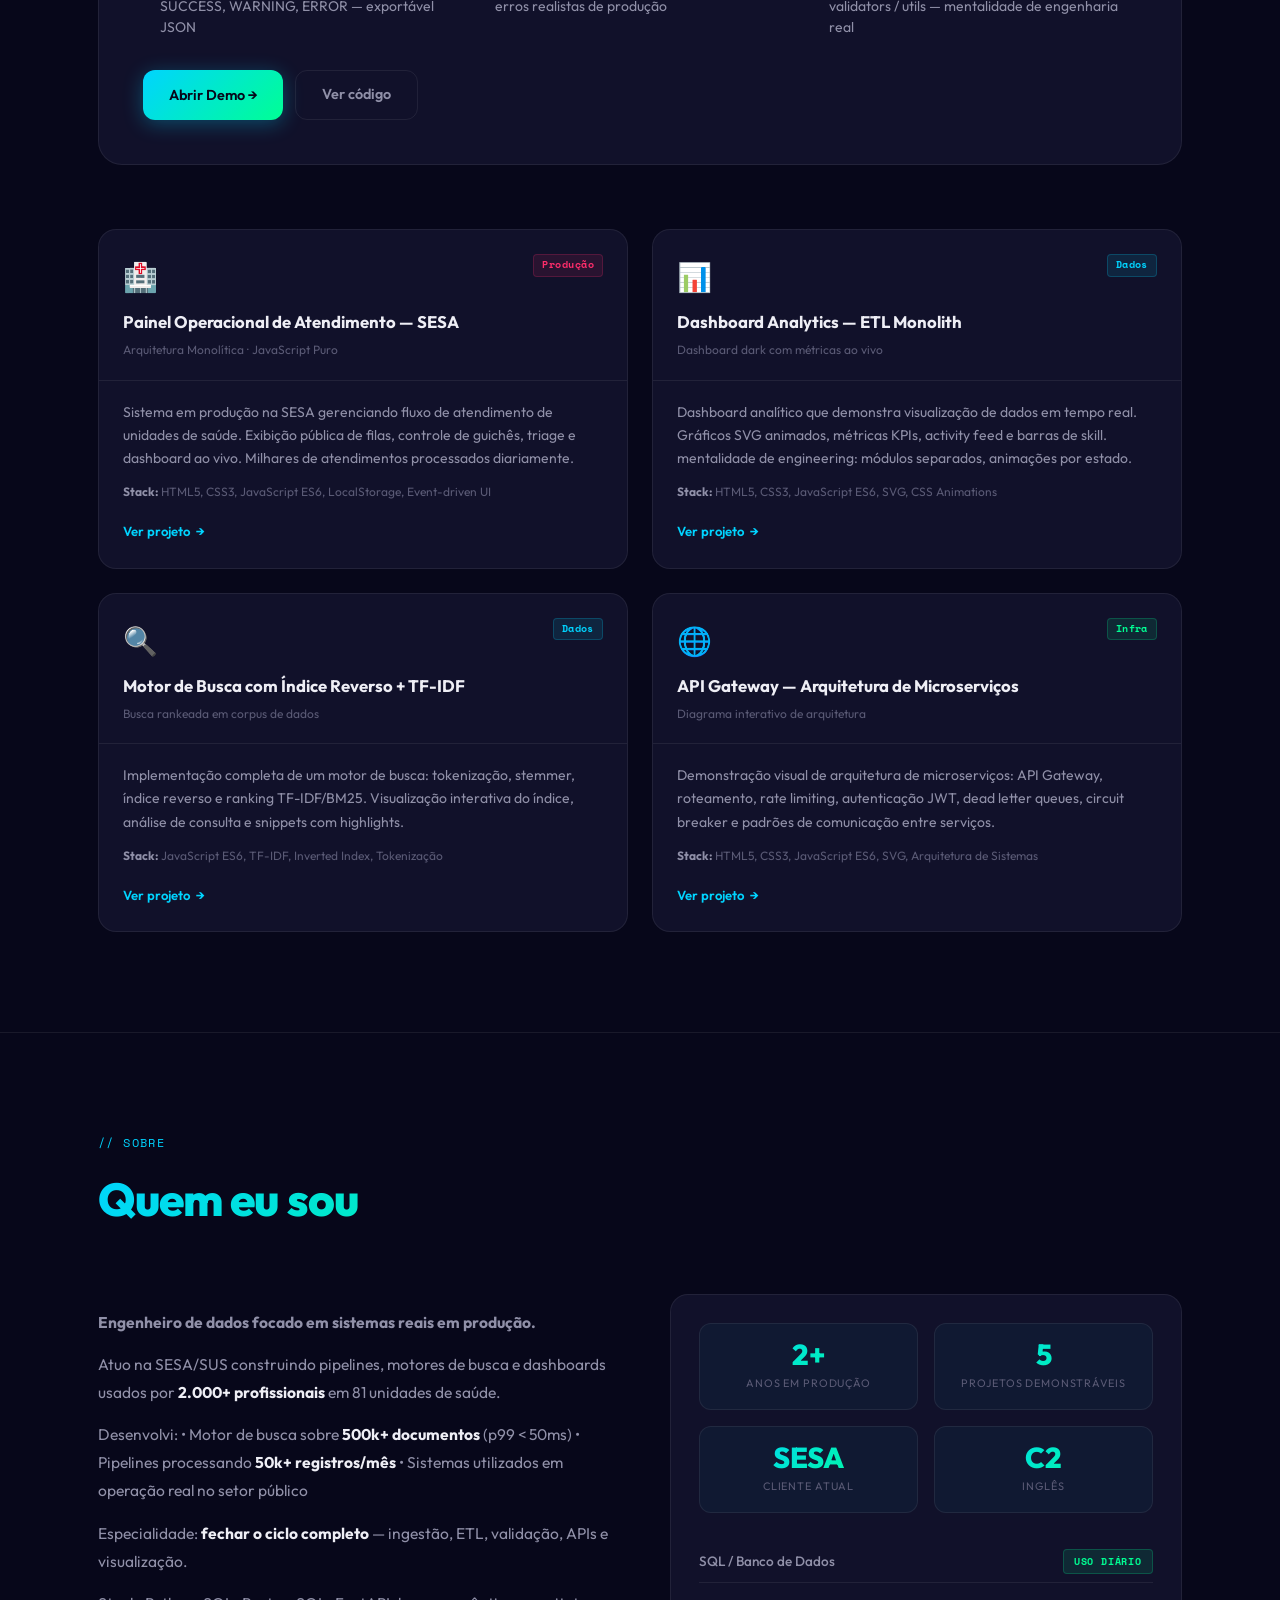
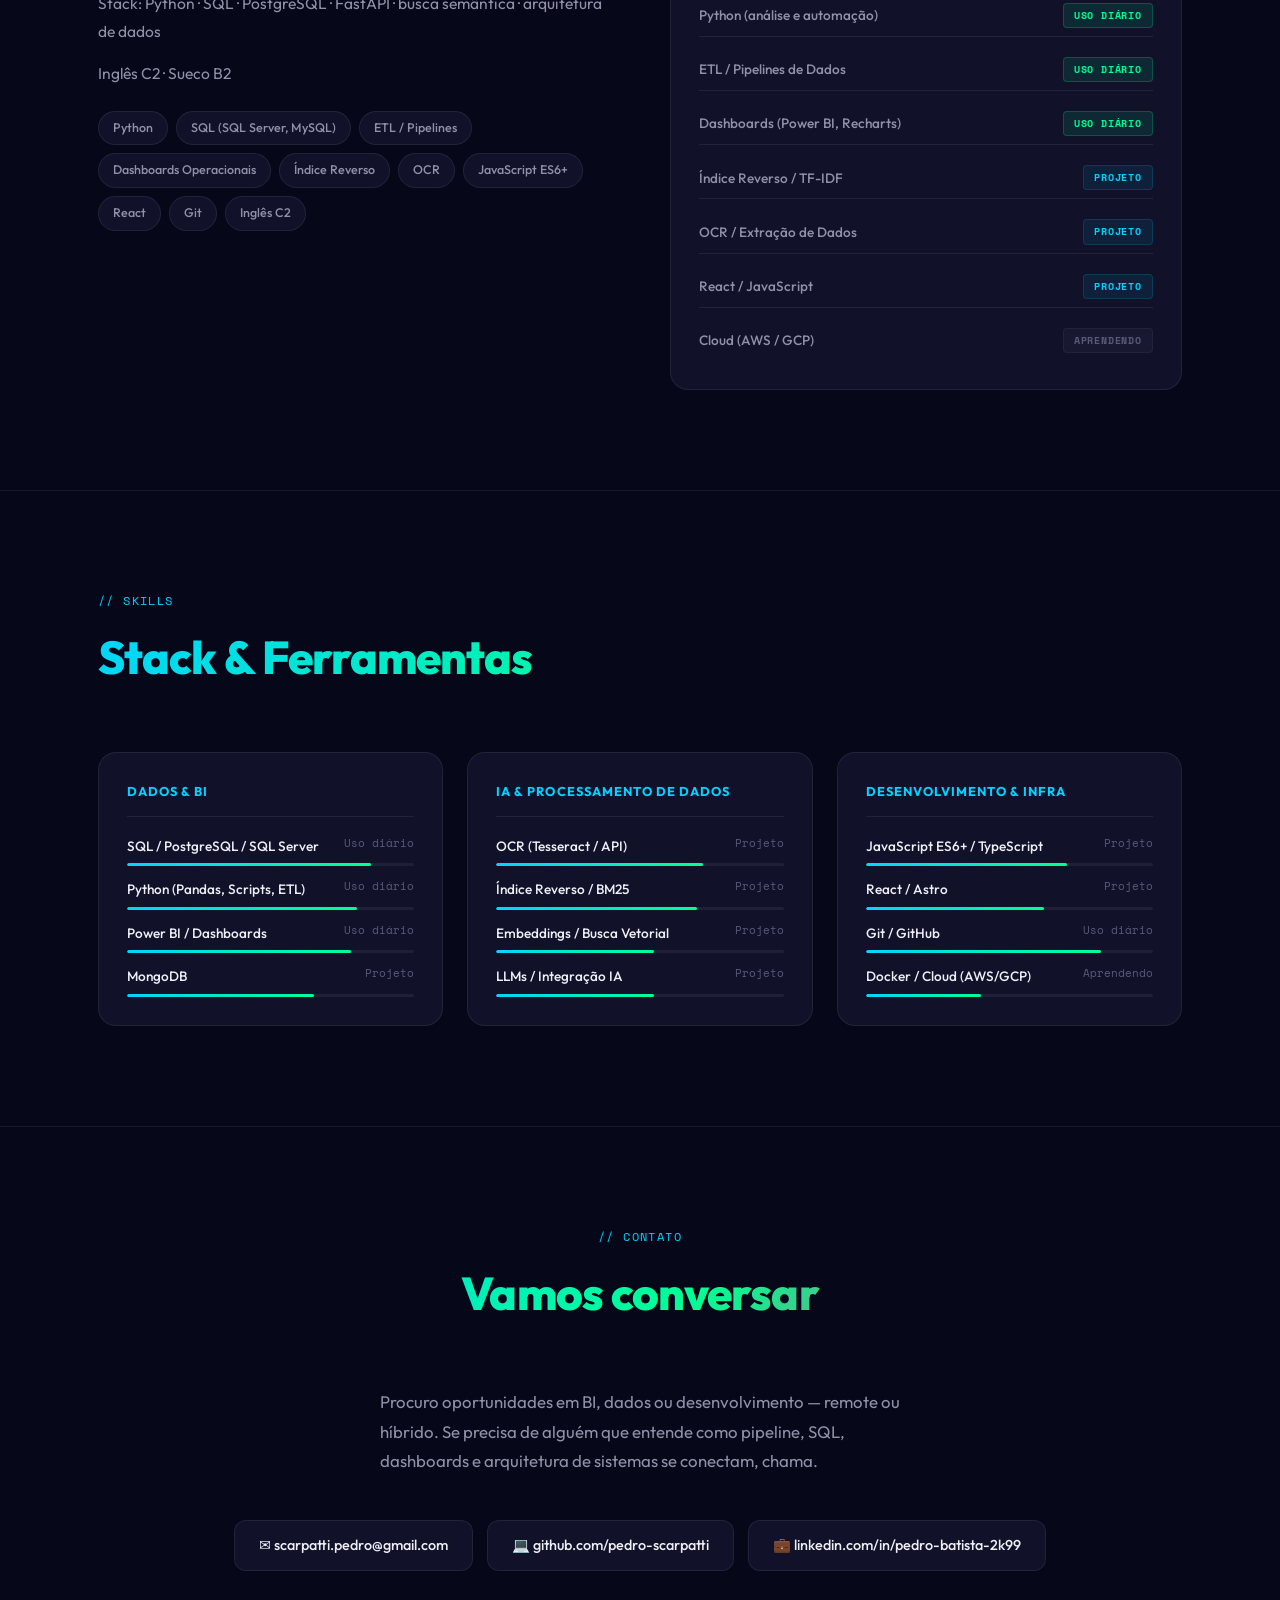
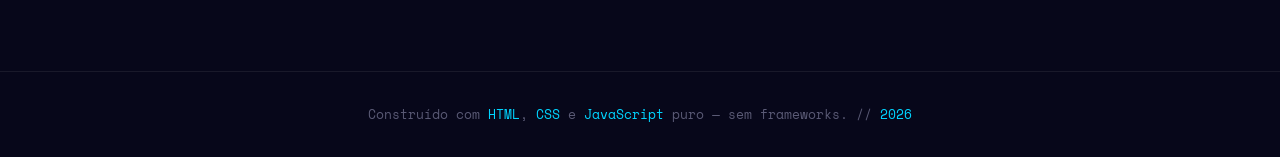
==== commit 03442157: "Bug" ====
--- a/index.html
+++ b/index.html
@@ -3,15 +3,15 @@
 <head>
   <meta charset="UTF-8" />
   <meta name="viewport" content="width=device-width, initial-scale=1.0" />
-  <meta name="description" content="Pedro Scarpatti — Analista de BI & Dados. Pipelines ETL, dashboards operacionais, índices reversos e arquitetura de dados em escala." />
+  <meta name="description" content="Pedro Scarpatti — Engenheiro de Dados. Pipelines ETL, dashboards operacionais, índices reversos e arquitetura de dados em escala." />
   <meta name="author" content="Pedro Scarpatti" />
   <meta name="robots" content="index, follow" />
-  <meta property="og:title" content="Pedro Scarpatti — Analista de BI & Dados" />
+  <meta property="og:title" content="Pedro Scarpatti — Engenheiro de Dados" />
   <meta property="og:description" content="Portfolio: pipelines de dados, dashboards operacionais e arquitetura de sistemas para o setor público." />
   <meta property="og:type" content="website" />
   <meta name="theme-color" content="#07071A" />
 
-  <title>Pedro Scarpatti — Analista de BI & Dados</title>
+  <title>Pedro Scarpatti — Engenheiro de Dados</title>
 
   <link rel="icon" type="image/svg+xml" href="data:image/svg+xml,<svg xmlns='http://www.w3.org/2000/svg' viewBox='0 0 32 32'><rect width='32' height='32' rx='8' fill='%2307071A'/><text x='50%' y='55%' dominant-baseline='middle' text-anchor='middle' font-family='monospace' font-size='18' font-weight='bold' fill='%2300D4FF'>PS</text></svg>" />
 
@@ -141,7 +141,7 @@
     }
     header.scrolled { background: rgba(7,7,26,0.95); }
     .header-inner {
-      max-width: 1140px; margin: 0 auto; padding: 0 28px;
+      width: 100%; max-width: 1140px; margin: 0 auto; padding: 0 28px;
       height: 100%;
       display: flex; align-items: center; justify-content: space-between;
     }
@@ -695,14 +695,11 @@
 
         <h1>Pedro<br><span class="gradient-text">Scarpatti</span></h1>
 
-        <p class="hero__role">Analista de BI & Dados</p>
-        <p class="hero__stack">Python · SQL · ETL · Dashboards · Arquitetura de Dados</p>
+        <p class="hero__role">Data Engineer · ML Engineering · Python Backend</p>
+        <p class="hero__stack">Python · SQL · Pipelines · ETL · Dashboards · Arquitetura de Dados</p>
 
         <p class="hero__desc">
-          Construo o ciclo completo: dado bruto vira pipeline ETL,
-          alimenta dashboards operacionais e expõe APIs para consumo.
-          Atuação atual na SESA/SUS — sistemas que processam milhares de
-          atendimentos e integritam dados para o poder público.
+          500k+ documentos indexados · p99 < 50ms · 2.000+ usuários
         </p>
 
         <div class="hero__cta">
@@ -880,24 +877,36 @@
 
       <div class="about-grid">
         <div class="about__text">
+         <p>
           <p>
-            Analista de BI e dados com atuação em <strong>gestão pública (SESA/SUS)</strong>,
-            onde desenvolvo sistemas internos que processam dados operacionais e
-            suportam decisões estratégicas. Historinha: comecei como estagiário
-            de geoprocessamento, fui pra desenvolvimento web e acabei encontrando
-            meu espaço em dados — onde arquitetura de sistemas e análise se encontram.
+          <strong style="color: var(--color-text-primary);">
+          Engenheiro de dados focado em sistemas reais em produção.
+          </strong>
           </p>
+
           <p>
-            Minha especialidade é <strong>fechar o ciclo completo</strong>: extrair dados de
-            fontes diversas, transformar em pipelines robustos e disponibilizar
-            através de dashboards e APIs. Entendo tanto o lado de dados (SQL, ETL,
-            índice reverso, TF-IDF) quanto o lado de produto (dashboards operacionais,
-            sistemas de fila, arquiteturas de integração).
+          Atuo na SESA/SUS construindo pipelines, motores de busca e dashboards
+          usados por <strong>2.000+ profissionais</strong> em 81 unidades de saúde.
           </p>
+
           <p>
-            <strong>Fluente em inglês (C2)</strong> — leio documentação, assisto talks,
-            trabalho com ferramentas gringas sem barreira. Sueco intermediário (B2)
-            por爱好, atualmente morando no Brasil mas com um pé na Suécia.
+          Desenvolvi:
+          • Motor de busca sobre <strong>500k+ documentos</strong> (p99 &lt; 50ms)  
+          • Pipelines processando <strong>50k+ registros/mês</strong>  
+          • Sistemas utilizados em operação real no setor público
+          </p>
+
+          <p>
+          Especialidade: <strong>fechar o ciclo completo</strong> — ingestão, ETL,
+          validação, APIs e visualização.
+          </p>
+
+          <p>
+          Stack: Python · SQL · PostgreSQL · FastAPI · busca semântica · arquitetura de dados
+          </p>
+
+          <p>
+          Inglês C2 · Sueco B2
           </p>
 
           <div class="about__chips">
@@ -921,7 +930,7 @@
               <span class="metric__label">Anos em produção</span>
             </div>
             <div class="metric">
-              <span class="metric__val">4</span>
+              <span class="metric__val">5</span>
               <span class="metric__label">Projetos demonstráveis</span>
             </div>
             <div class="metric">
@@ -1048,8 +1057,8 @@
             </div>
             <div class="skill-item">
               <div class="skill-item__header">
-                <span class="skill-item__name">LLMs / Integração IA</span>
-                <span class="skill-item__level">Aprendendo</span>
+                <span class="skill-item__name">Embeddings / Busca Vetorial</span>
+                <span class="skill-item__level">Projeto</span>
               </div>
               <div class="skill-item__track">
                 <div class="skill-item__fill" style="--w:55%;width:0;width:var(--w)"></div>
@@ -1057,11 +1066,11 @@
             </div>
             <div class="skill-item">
               <div class="skill-item__header">
-                <span class="skill-item__name">Embeddings / Busca Vetorial</span>
-                <span class="skill-item__level">Aprendendo</span>
+                <span class="skill-item__name">LLMs / Integração IA</span>
+                <span class="skill-item__level">Projeto</span>
               </div>
               <div class="skill-item__track">
-                <div class="skill-item__fill" style="--w:45%;width:0;width:var(--w)"></div>
+                <div class="skill-item__fill" style="--w:55%;width:0;width:var(--w)"></div>
               </div>
             </div>
           </div>
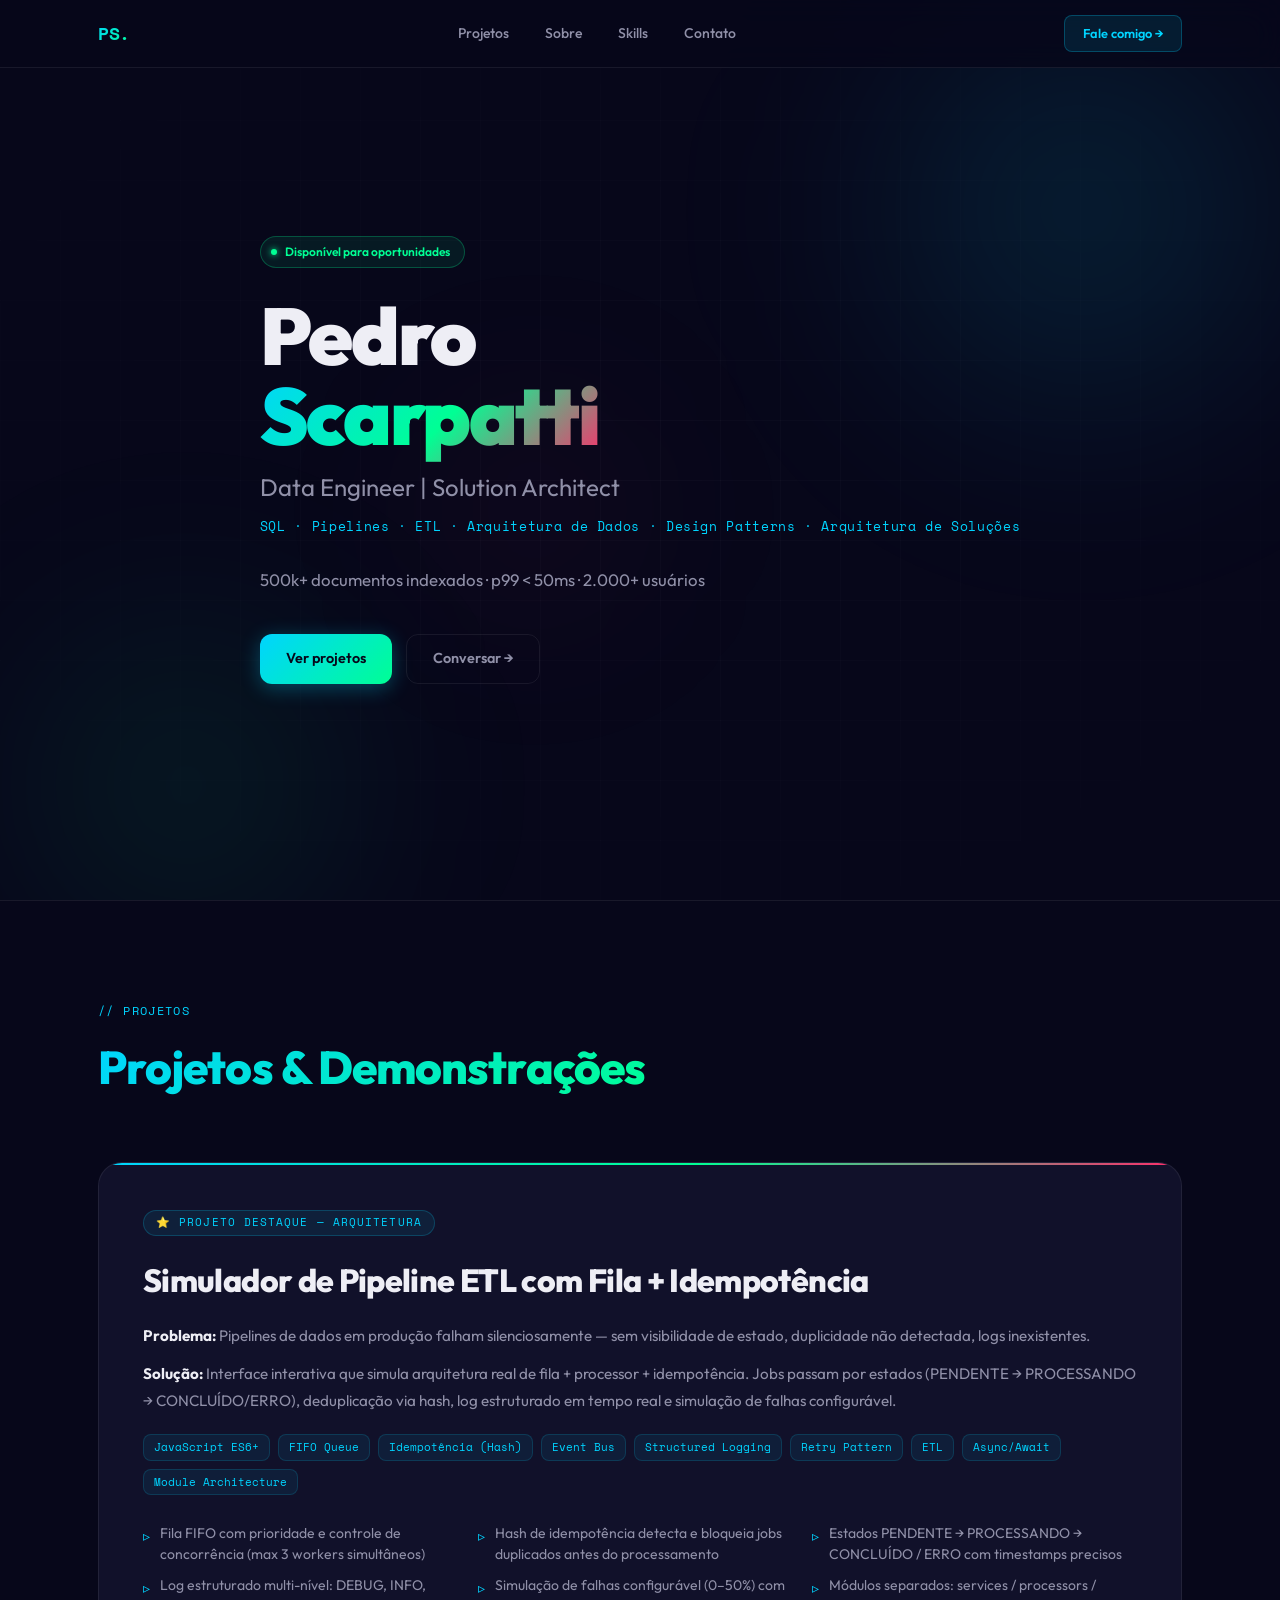
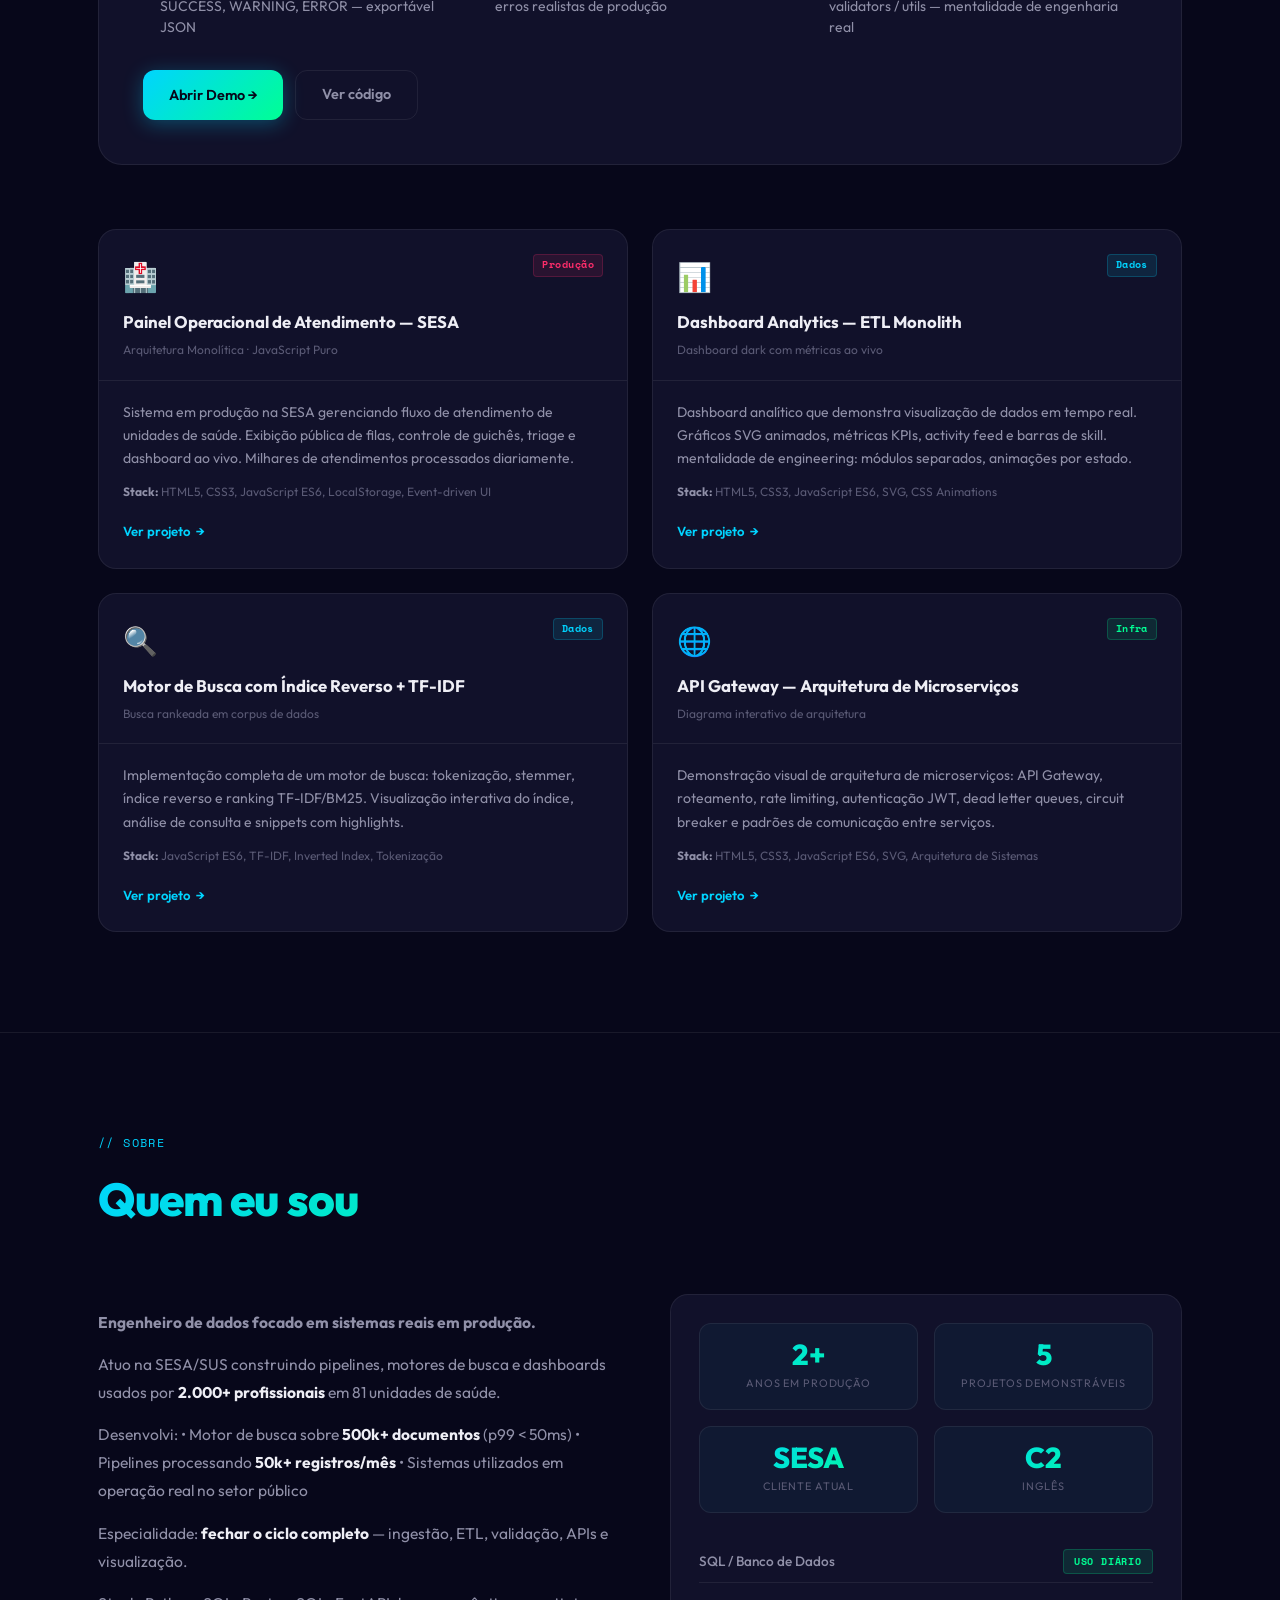
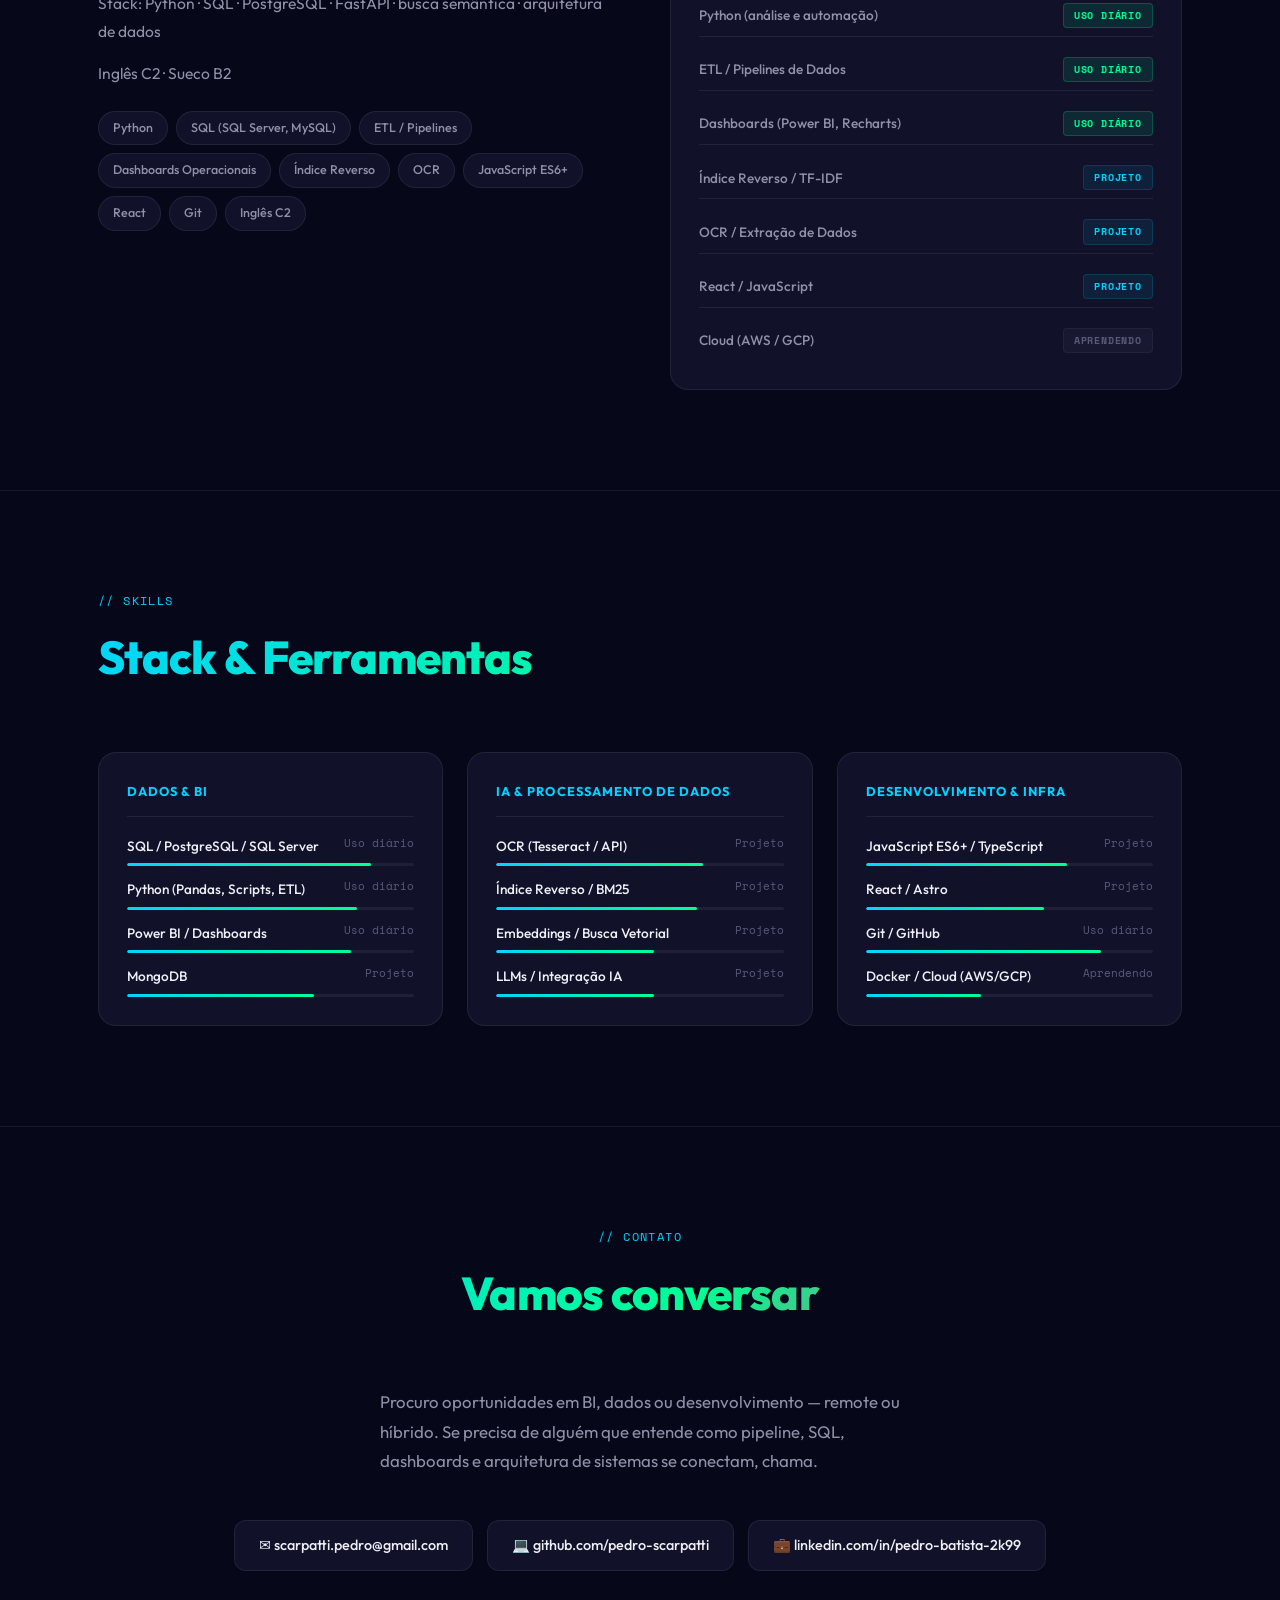
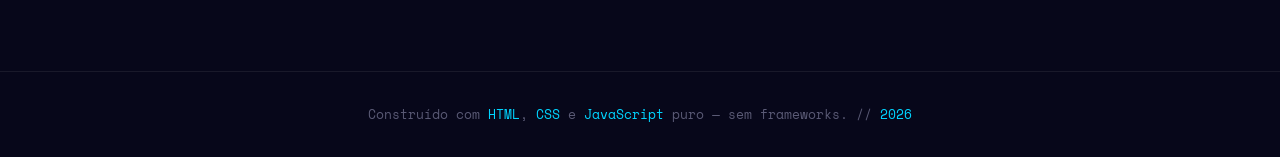
==== commit 58b0a89b: "Update meta tags and headings for clarity" ====
--- a/index.html
+++ b/index.html
@@ -6,12 +6,12 @@
   <meta name="description" content="Pedro Scarpatti — Engenheiro de Dados. Pipelines ETL, dashboards operacionais, índices reversos e arquitetura de dados em escala." />
   <meta name="author" content="Pedro Scarpatti" />
   <meta name="robots" content="index, follow" />
-  <meta property="og:title" content="Pedro Scarpatti — Engenheiro de Dados" />
+  <meta property="og:title" content="Pedro Scarpatti — Engenheiro de Dados | Arquiteto de Soluções" />
   <meta property="og:description" content="Portfolio: pipelines de dados, dashboards operacionais e arquitetura de sistemas para o setor público." />
   <meta property="og:type" content="website" />
   <meta name="theme-color" content="#07071A" />
 
-  <title>Pedro Scarpatti — Engenheiro de Dados</title>
+  <title>Pedro Scarpatti — Engenheiro de Dados | Arquiteto de Soluções</title>
 
   <link rel="icon" type="image/svg+xml" href="data:image/svg+xml,<svg xmlns='http://www.w3.org/2000/svg' viewBox='0 0 32 32'><rect width='32' height='32' rx='8' fill='%2307071A'/><text x='50%' y='55%' dominant-baseline='middle' text-anchor='middle' font-family='monospace' font-size='18' font-weight='bold' fill='%2300D4FF'>PS</text></svg>" />
 
@@ -654,6 +654,7 @@
        ============================================================ */
     @media (max-width: 768px) {
       .container { padding: 0 20px; }
+      .header-inner { padding: 0 20px; }
       section { padding: 72px 0; }
       .featured { padding: 28px 20px; }
       .nav { display: none; }
@@ -695,8 +696,8 @@
 
         <h1>Pedro<br><span class="gradient-text">Scarpatti</span></h1>
 
-        <p class="hero__role">Data Engineer · ML Engineering · Python Backend</p>
-        <p class="hero__stack">Python · SQL · Pipelines · ETL · Dashboards · Arquitetura de Dados</p>
+        <p class="hero__role">Data Engineer | Solution Architect</p>
+        <p class="hero__stack">SQL · Pipelines · ETL · Arquitetura de Dados · Design Patterns · Arquitetura de Soluções</p>
 
         <p class="hero__desc">
           500k+ documentos indexados · p99 < 50ms · 2.000+ usuários
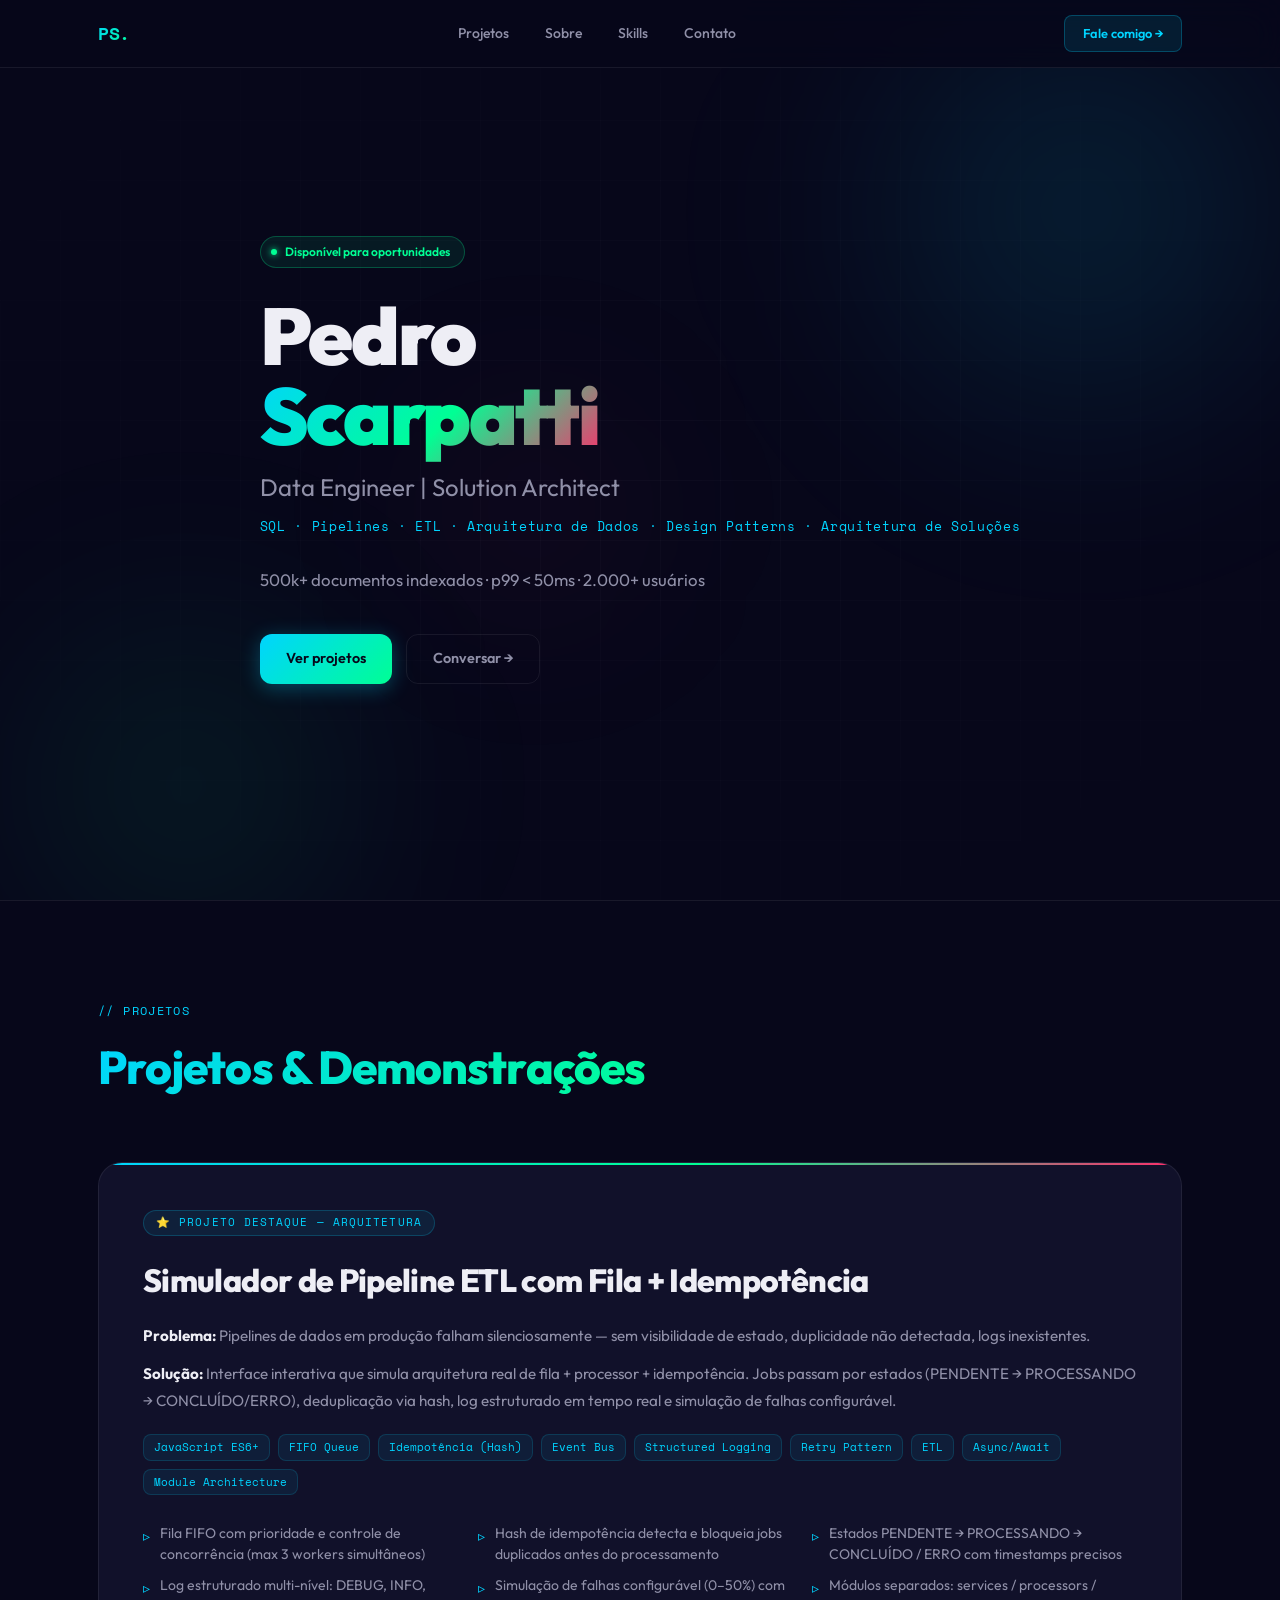
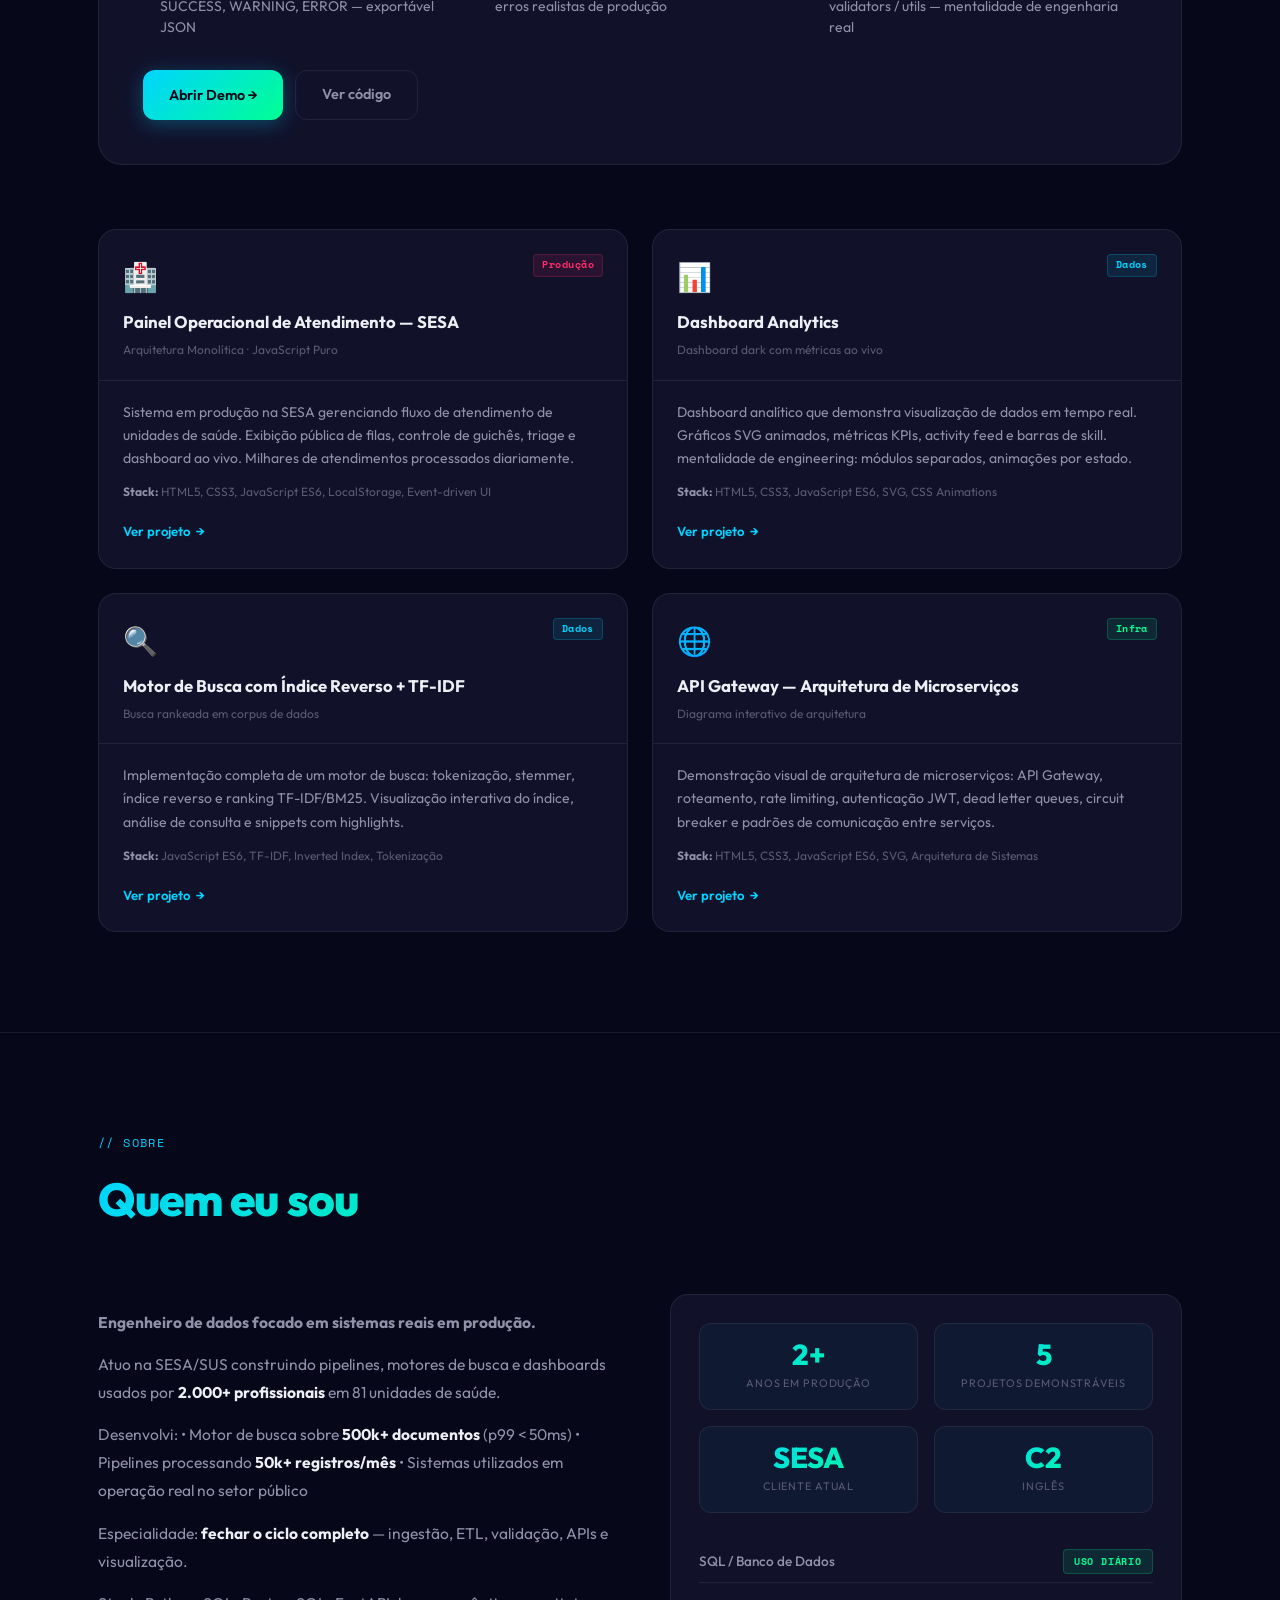
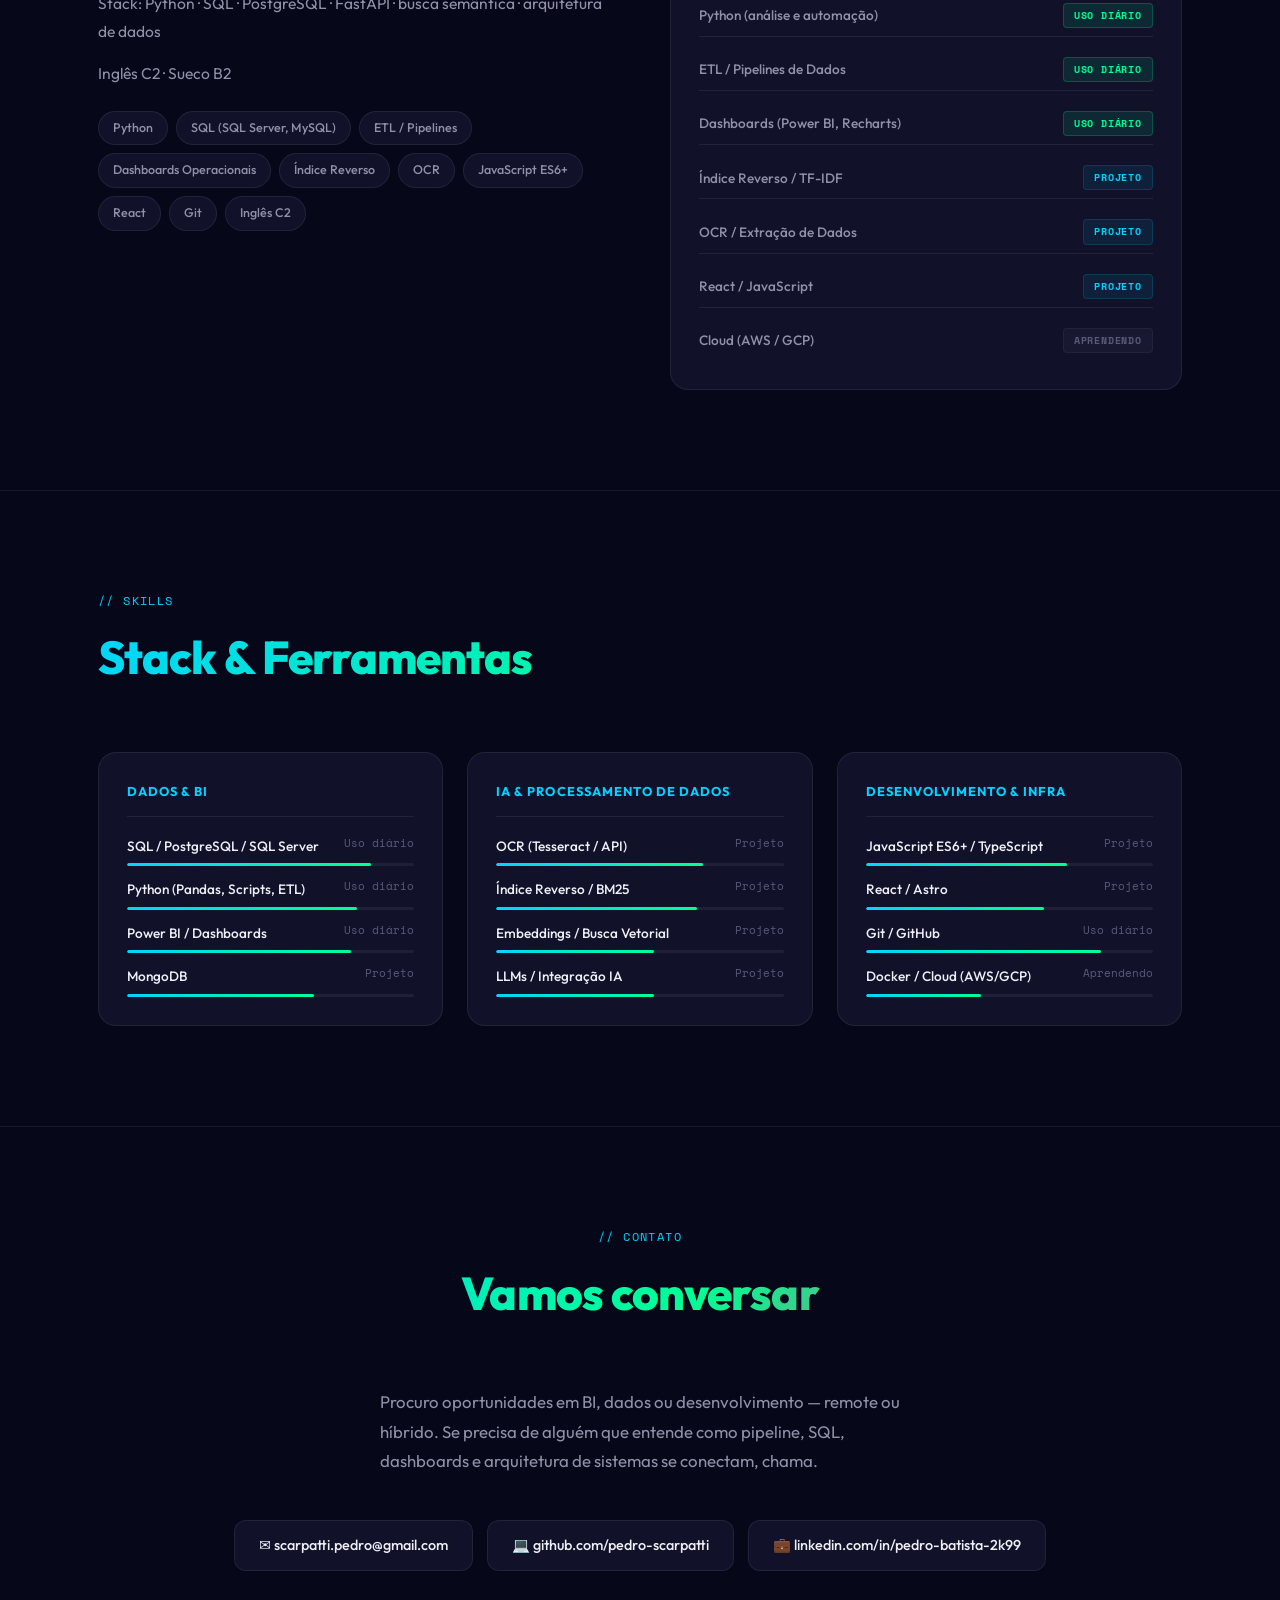
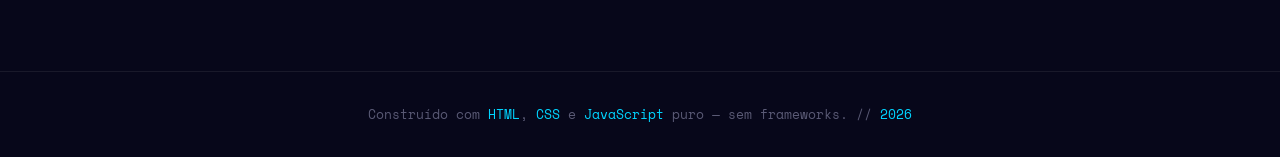
==== commit ffb686aa: "Update card title in index.html" ====
--- a/index.html
+++ b/index.html
@@ -796,7 +796,7 @@
           <div class="card__header">
             <div>
               <div class="card__icon">📊</div>
-              <h3 class="card__title">Dashboard Analytics — ETL Monolith</h3>
+              <h3 class="card__title">Dashboard Analytics</h3>
               <p class="card__subtitle">Dashboard dark com métricas ao vivo</p>
             </div>
             <span class="card__badge card__badge--data">Dados</span>
